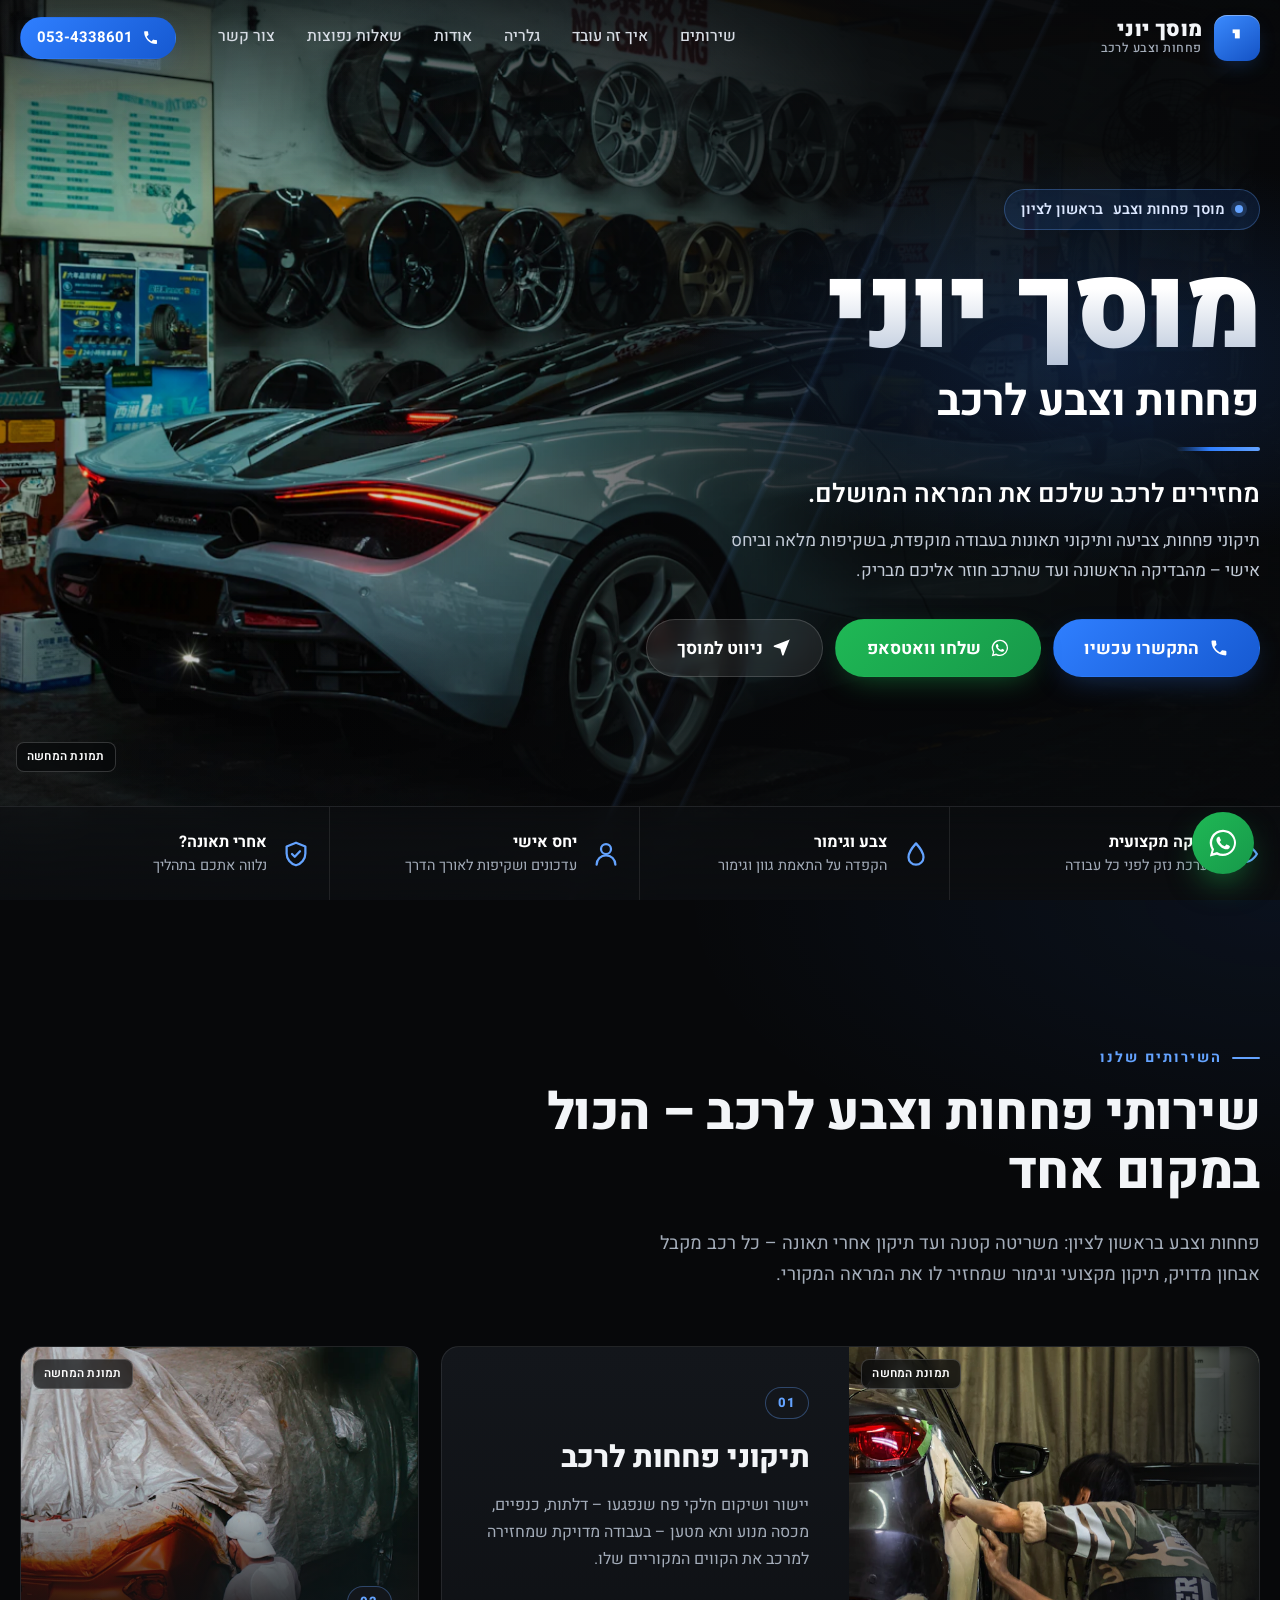
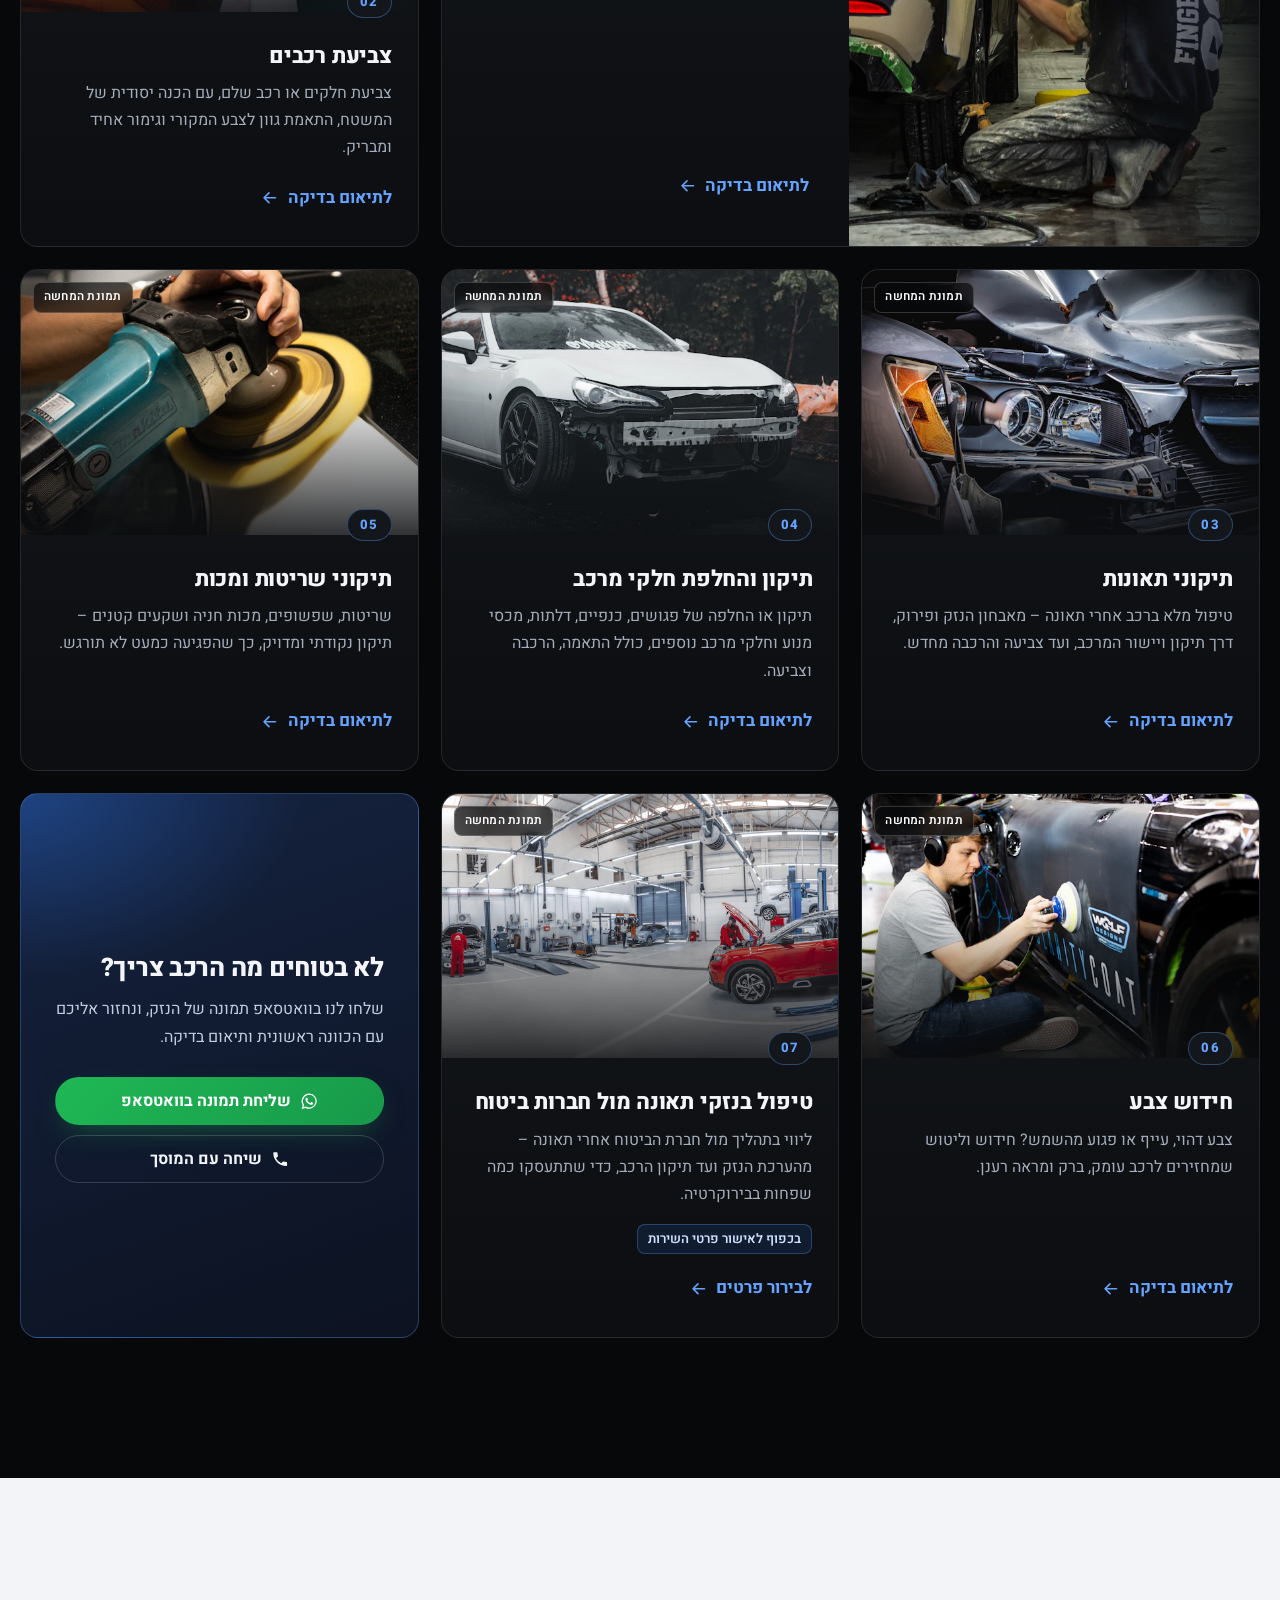
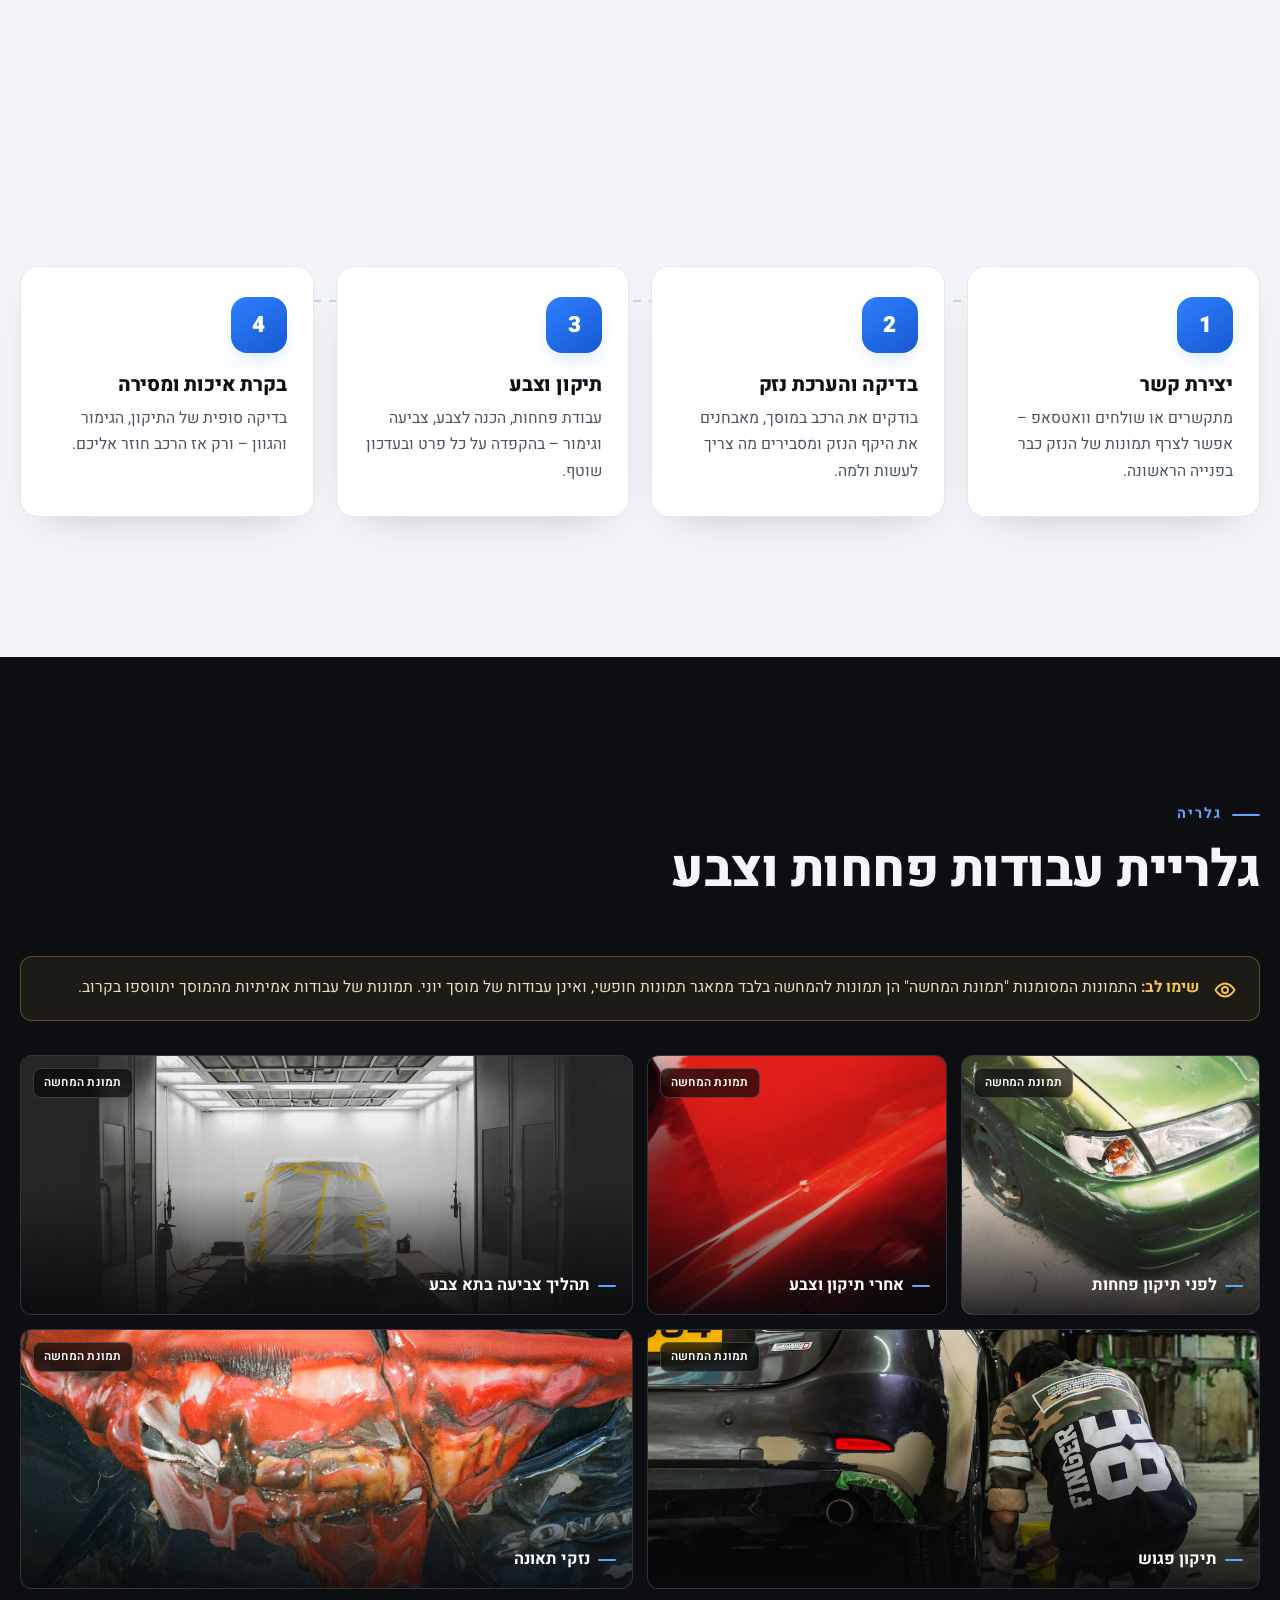
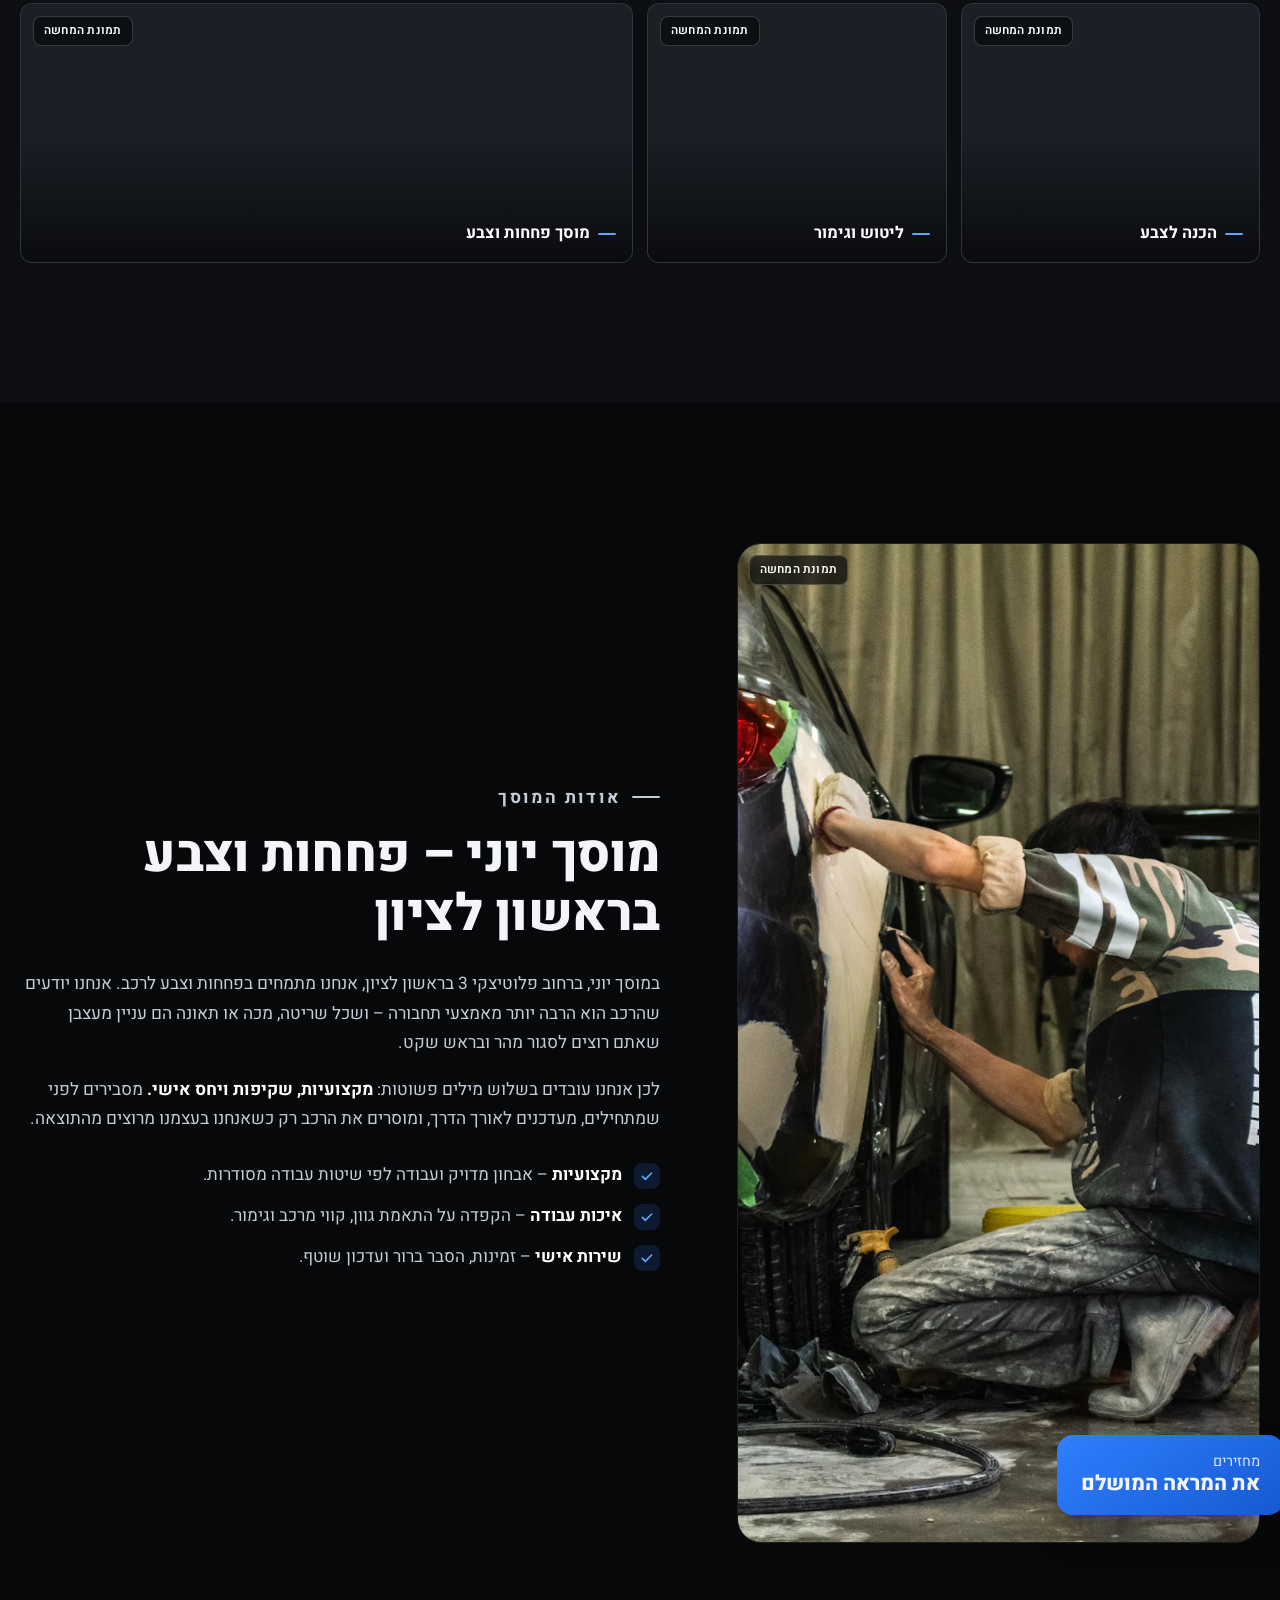
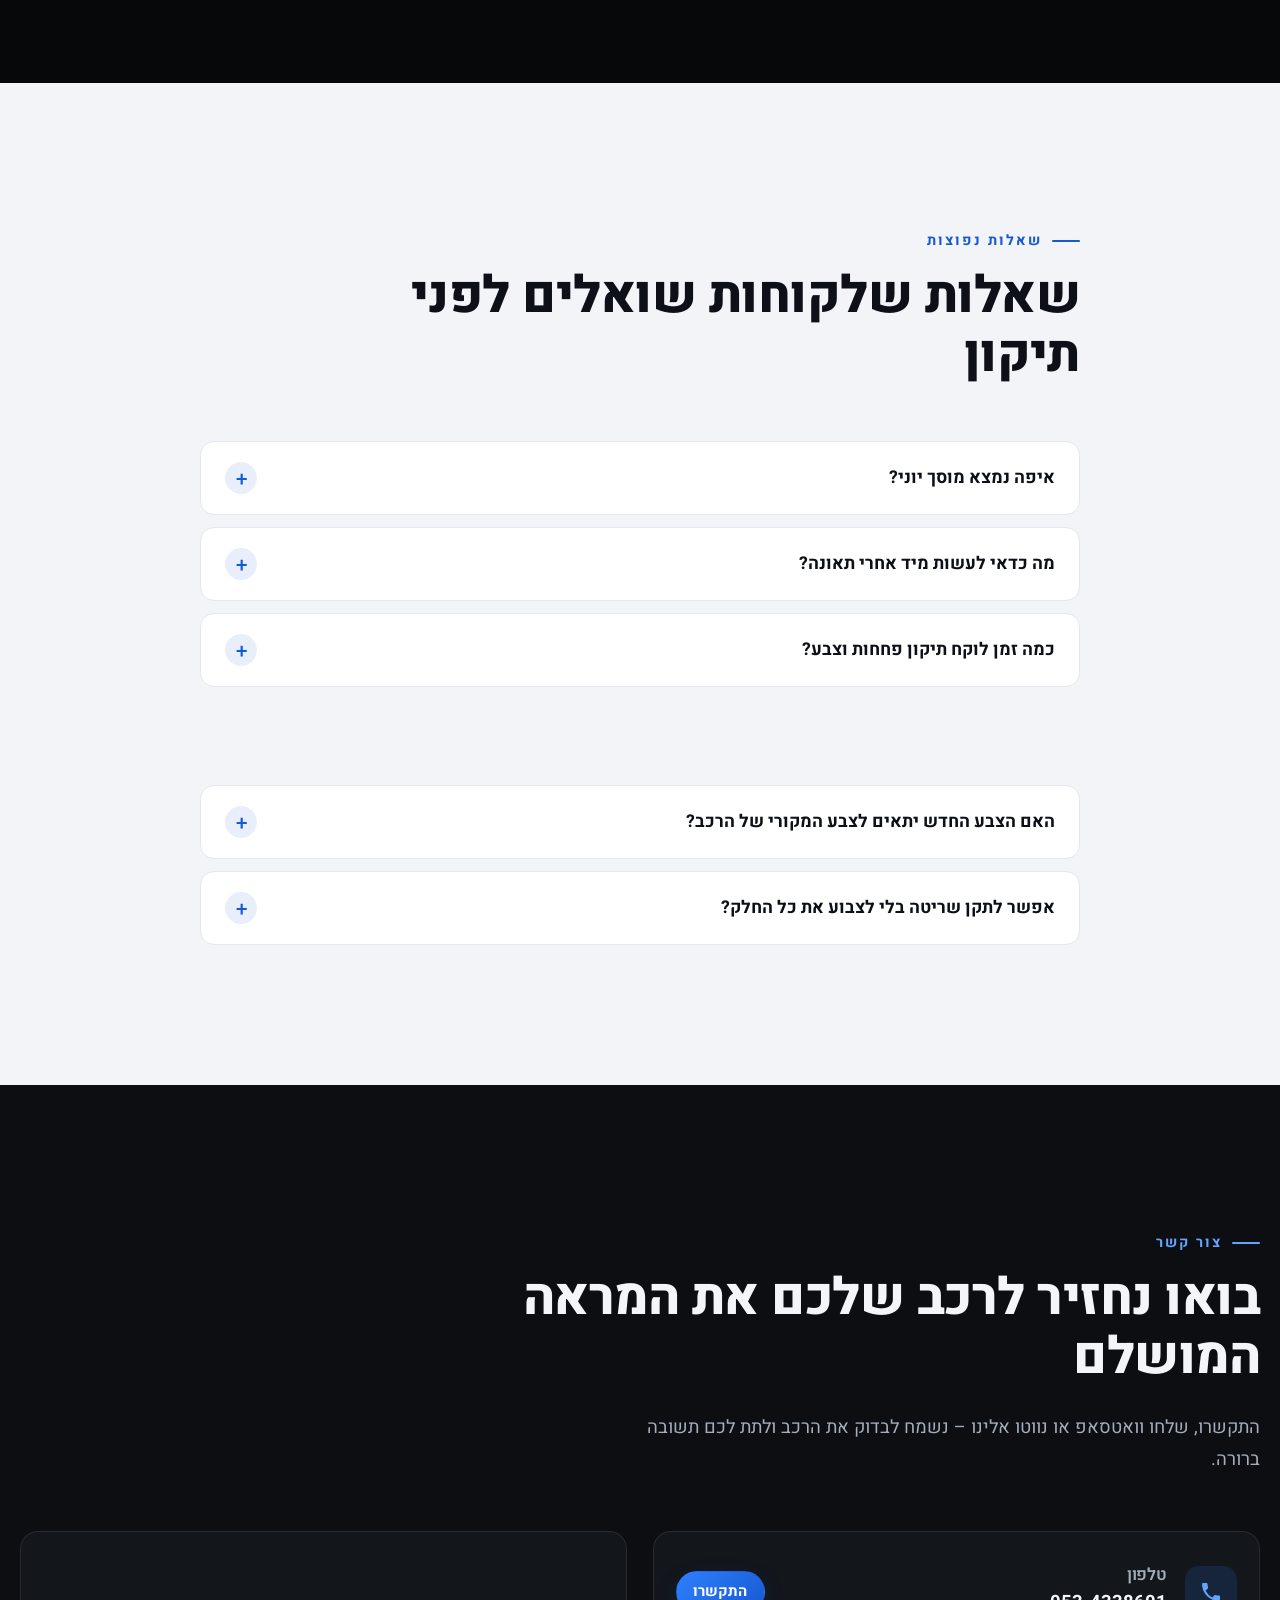
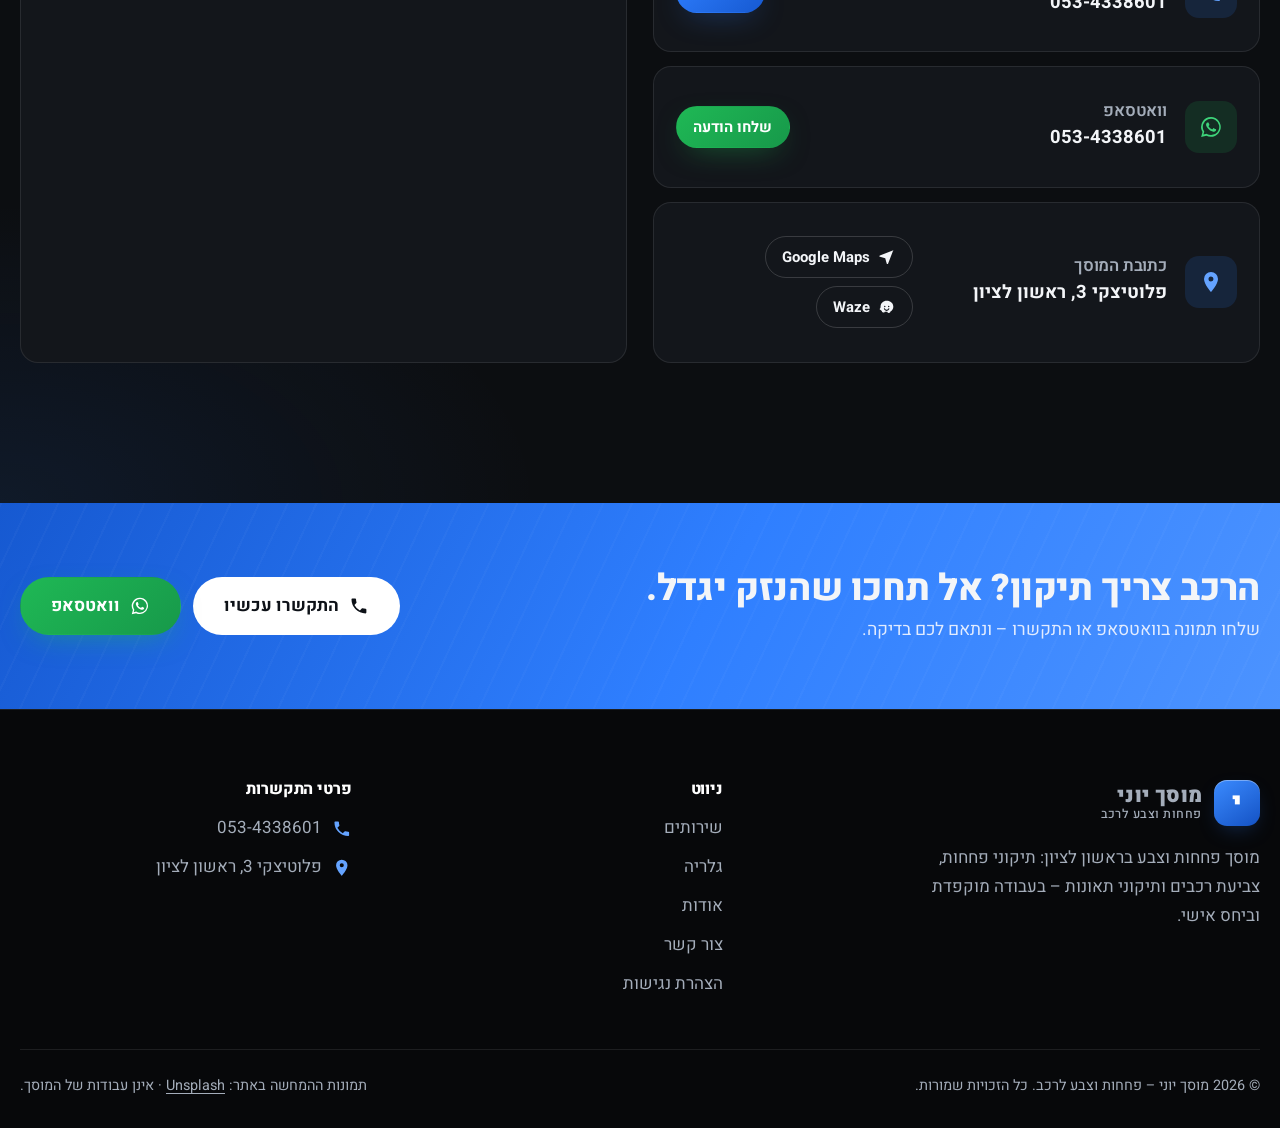
==== index.html @ 3d2115f7 "Mosach Yoni – body & paint shop website Static Hebrew RTL site for GitHub Pages: hero, services, pro" ====
<!doctype html>
<html lang="he" dir="rtl">
<head>
  <meta charset="utf-8">
  <meta name="viewport" content="width=device-width, initial-scale=1, viewport-fit=cover">
  <title>מוסך יוני – פחחות וצבע לרכב בראשון לציון | פלוטיצקי 3</title>
  <meta name="description" content="מוסך יוני – מוסך פחחות וצבע בראשון לציון, ברחוב פלוטיצקי 3. תיקוני פחחות, צביעת רכבים, תיקוני תאונות, תיקון שריטות ומכות וחידוש צבע. התקשרו 053-4338601 או שלחו וואטסאפ.">
  <meta name="keywords" content="מוסך יוני, מוסך יוני ראשון לציון, פחחות וצבע ראשון לציון, מוסך פחחות ראשון לציון, מוסך צבע ראשון לציון, פחחות ראשון לציון, צביעת רכב ראשון לציון, תיקון תאונות ראשון לציון, פלוטיצקי 3 ראשון לציון, פחחות וצבע, מוסך פחחות, צביעת רכב, תיקון פגוש, תיקון שריטות ברכב, תיקון מכות ברכב, חידוש צבע לרכב, החלפת חלקי מרכב">
  <meta name="robots" content="index, follow, max-image-preview:large">
  <meta name="theme-color" content="#07080a">
  <meta name="geo.region" content="IL">
  <meta name="geo.placename" content="ראשון לציון">
  <link rel="canonical" href="https://orin1607-ctrl.github.io/mosach-yoni/">

  <!-- שיתוף ברשתות חברתיות -->
  <meta property="og:type" content="website">
  <meta property="og:locale" content="he_IL">
  <meta property="og:site_name" content="מוסך יוני – פחחות וצבע לרכב">
  <meta property="og:title" content="מוסך יוני – פחחות וצבע לרכב בראשון לציון">
  <meta property="og:description" content="מחזירים לרכב שלכם את המראה המושלם. תיקוני פחחות, צביעה ותיקוני תאונות – פלוטיצקי 3, ראשון לציון.">
  <meta property="og:url" content="https://orin1607-ctrl.github.io/mosach-yoni/">
  <meta property="og:image" content="https://orin1607-ctrl.github.io/mosach-yoni/images/og-image.jpg">
  <meta property="og:image:width" content="1200">
  <meta property="og:image:height" content="630">
  <meta name="twitter:card" content="summary_large_image">

  <!-- נתונים מובנים לגוגל. אם משנים טלפון/כתובת ב-site-config.js – לעדכן גם כאן -->
  <script type="application/ld+json">
  {
    "@context": "https://schema.org",
    "@type": "AutoBodyShop",
    "@id": "https://orin1607-ctrl.github.io/mosach-yoni/#business",
    "name": "מוסך יוני – פחחות וצבע לרכב",
    "alternateName": ["מוסך יוני", "מוסך יוני ראשון לציון"],
    "description": "מוסך פחחות וצבע בראשון לציון: תיקוני פחחות, צביעת רכבים, תיקוני תאונות, תיקון והחלפת חלקי מרכב, תיקון שריטות ומכות וחידוש צבע.",
    "url": "https://orin1607-ctrl.github.io/mosach-yoni/",
    "telephone": "+972534338601",
    "image": "https://orin1607-ctrl.github.io/mosach-yoni/images/og-image.jpg",
    "address": {
      "@type": "PostalAddress",
      "streetAddress": "פלוטיצקי 3",
      "addressLocality": "ראשון לציון",
      "addressCountry": "IL"
    },
    "areaServed": { "@type": "City", "name": "ראשון לציון" },
    "hasMap": "https://www.google.com/maps/search/?api=1&query=%D7%A4%D7%9C%D7%95%D7%98%D7%99%D7%A6%D7%A7%D7%99%203%2C%20%D7%A8%D7%90%D7%A9%D7%95%D7%9F%20%D7%9C%D7%A6%D7%99%D7%95%D7%9F",
    "knowsAbout": ["פחחות לרכב", "צביעת רכבים", "תיקוני תאונות", "החלפת חלקי מרכב", "תיקון שריטות ומכות", "חידוש צבע"]
  }
  </script>

  <link rel="icon" href="favicon.svg" type="image/svg+xml">
  <link rel="preconnect" href="https://fonts.googleapis.com">
  <link rel="preconnect" href="https://fonts.gstatic.com" crossorigin>
  <link rel="stylesheet" href="https://fonts.googleapis.com/css2?family=Heebo:wght@300;400;500;600;700;800;900&display=swap">
  <link rel="preload" as="image"
        imagesrcset="images/hero/hero-768.webp 768w,
                     images/hero/hero-1280.webp 1280w,
                     images/hero/hero-1920.webp 1920w,
                     images/hero/hero-2560.webp 2560w"
        imagesizes="100vw" fetchpriority="high">
  <link rel="stylesheet" href="assets/css/style.css">
</head>
<body>

<!-- אייקונים -->
<svg width="0" height="0" style="position:absolute" aria-hidden="true">
  <symbol id="i-phone" viewBox="0 0 24 24"><path fill="currentColor" d="M6.6 10.8a15.1 15.1 0 0 0 6.6 6.6l2.2-2.2a1 1 0 0 1 1-.25c1.1.37 2.3.57 3.6.57a1 1 0 0 1 1 1V20a1 1 0 0 1-1 1A17 17 0 0 1 3 4a1 1 0 0 1 1-1h3.5a1 1 0 0 1 1 1c0 1.25.2 2.45.57 3.57a1 1 0 0 1-.25 1z"/></symbol>
  <symbol id="i-wa" viewBox="0 0 24 24"><path fill="currentColor" d="M12.04 2a9.9 9.9 0 0 0-8.5 15l-1.4 5.1 5.24-1.37A9.9 9.9 0 1 0 12.04 2zm0 18.1a8.2 8.2 0 0 1-4.18-1.14l-.3-.18-3.1.82.83-3.03-.2-.31a8.2 8.2 0 1 1 6.95 3.84zm4.5-6.14c-.25-.12-1.46-.72-1.69-.8-.23-.09-.39-.13-.56.12-.16.25-.64.8-.78.97-.15.16-.29.18-.54.06a6.7 6.7 0 0 1-3.32-2.9c-.25-.43.25-.4.72-1.34.08-.16.04-.3-.02-.43-.06-.12-.56-1.34-.76-1.84-.2-.48-.4-.42-.56-.42h-.47a.9.9 0 0 0-.66.31 2.77 2.77 0 0 0-.86 2.06 4.8 4.8 0 0 0 1 2.56c.13.16 1.75 2.67 4.24 3.75 1.58.68 2.2.74 2.98.62.48-.07 1.46-.6 1.67-1.18.2-.58.2-1.08.14-1.18-.06-.1-.23-.17-.48-.29z"/></symbol>
  <symbol id="i-nav" viewBox="0 0 24 24"><path fill="currentColor" d="M21.7 2.3a1 1 0 0 0-1.06-.23l-18 7a1 1 0 0 0 .1 1.9l7.4 2.07 2.07 7.4a1 1 0 0 0 .92.73h.04a1 1 0 0 0 .93-.64l7-18a1 1 0 0 0-.4-1.23z"/></symbol>
  <symbol id="i-pin" viewBox="0 0 24 24"><path fill="currentColor" d="M12 2a7 7 0 0 0-7 7c0 5.25 7 13 7 13s7-7.75 7-13a7 7 0 0 0-7-7zm0 9.5A2.5 2.5 0 1 1 12 6.5a2.5 2.5 0 0 1 0 5z"/></symbol>
  <symbol id="i-clock" viewBox="0 0 24 24"><path fill="currentColor" d="M12 2a10 10 0 1 0 0 20 10 10 0 0 0 0-20zm1 10.4 3.2 1.9-.8 1.3L11 13V7h2z"/></symbol>
  <symbol id="i-mail" viewBox="0 0 24 24"><path fill="currentColor" d="M20 4H4a2 2 0 0 0-2 2v12a2 2 0 0 0 2 2h16a2 2 0 0 0 2-2V6a2 2 0 0 0-2-2zm0 4-8 5-8-5V6l8 5 8-5z"/></symbol>
  <symbol id="i-arrow" viewBox="0 0 24 24"><path fill="none" stroke="currentColor" stroke-width="2" stroke-linecap="round" stroke-linejoin="round" d="M19 12H5m6-6-6 6 6 6"/></symbol>
  <symbol id="i-check" viewBox="0 0 24 24"><path fill="none" stroke="currentColor" stroke-width="2.4" stroke-linecap="round" stroke-linejoin="round" d="m5 12.5 4.5 4.5L19 7.5"/></symbol>
  <symbol id="i-shield" viewBox="0 0 24 24"><path fill="none" stroke="currentColor" stroke-width="1.8" stroke-linejoin="round" d="M12 3 4.5 6v5.5c0 4.6 3.2 8.4 7.5 9.5 4.3-1.1 7.5-4.9 7.5-9.5V6z"/><path fill="none" stroke="currentColor" stroke-width="1.8" stroke-linecap="round" stroke-linejoin="round" d="m8.8 12 2.2 2.2 4.2-4.4"/></symbol>
  <symbol id="i-drop" viewBox="0 0 24 24"><path fill="none" stroke="currentColor" stroke-width="1.8" stroke-linejoin="round" d="M12 3.5s-6 6.6-6 11a6 6 0 0 0 12 0c0-4.4-6-11-6-11z"/></symbol>
  <symbol id="i-user" viewBox="0 0 24 24"><circle cx="12" cy="8" r="4" fill="none" stroke="currentColor" stroke-width="1.8"/><path fill="none" stroke="currentColor" stroke-width="1.8" stroke-linecap="round" d="M4.5 20.5a7.5 7.5 0 0 1 15 0"/></symbol>
  <symbol id="i-eye" viewBox="0 0 24 24"><path fill="none" stroke="currentColor" stroke-width="1.8" d="M2.5 12S6 5.5 12 5.5 21.5 12 21.5 12 18 18.5 12 18.5 2.5 12 2.5 12z"/><circle cx="12" cy="12" r="3" fill="none" stroke="currentColor" stroke-width="1.8"/></symbol>
  <symbol id="i-close" viewBox="0 0 24 24"><path fill="none" stroke="currentColor" stroke-width="2" stroke-linecap="round" d="M6 6l12 12M18 6 6 18"/></symbol>
  <symbol id="i-chev" viewBox="0 0 24 24"><path fill="none" stroke="currentColor" stroke-width="2" stroke-linecap="round" stroke-linejoin="round" d="m15 6-6 6 6 6"/></symbol>
  <symbol id="i-waze" viewBox="0 0 24 24"><path fill="currentColor" d="M12.2 2.5c-4.9 0-8.6 3.6-8.6 8.2 0 1.2-.3 2.2-1.1 2.9-.3.3-.2.8.2 1 1 .5 2 1.3 2.6 2.4a2.3 2.3 0 0 0 4.3.9h3.4a2.3 2.3 0 0 0 4.5-.3c2.4-1.4 4-4 4-6.9 0-4.6-4-8.2-9.3-8.2zM9.5 9.5a1 1 0 1 1 0 2 1 1 0 0 1 0-2zm5.5 0a1 1 0 1 1 0 2 1 1 0 0 1 0-2zm-5.9 3.6c.4 0 .7.2.8.5.4.9 1.2 1.4 2.2 1.4s1.8-.5 2.2-1.4a.85.85 0 0 1 1.6.6 4 4 0 0 1-3.8 2.5 4 4 0 0 1-3.8-2.5.85.85 0 0 1 .8-1.1z"/></symbol>
</svg>

<a class="skip-link" href="#main">דילוג לתוכן הראשי</a>

<!-- ========== כותרת עליונה ========== -->
<header class="site-header" id="top">
  <div class="container header-inner">
    <a class="brand" href="#top" aria-label="מוסך יוני – פחחות וצבע לרכב, לראש העמוד">
      <span class="brand-mark" aria-hidden="true">י</span>
      <span class="brand-text">
        <strong>מוסך יוני</strong>
        <small>פחחות וצבע לרכב</small>
      </span>
    </a>

    <nav class="main-nav" id="main-nav" aria-label="ניווט ראשי">
      <ul>
        <li><a href="#services">שירותים</a></li>
        <li><a href="#process">איך זה עובד</a></li>
        <li><a href="#gallery">גלריה</a></li>
        <li><a href="#about">אודות</a></li>
        <li><a href="#faq">שאלות נפוצות</a></li>
        <li><a href="#contact">צור קשר</a></li>
      </ul>
    </nav>

    <div class="header-actions">
      <a class="btn btn-primary btn-sm header-call" data-action="call" data-track="call_header">
        <svg class="ico" aria-hidden="true"><use href="#i-phone"/></svg>
        <span data-bind="phone" data-fallback="התקשרו עכשיו">התקשרו עכשיו</span>
      </a>
      <button class="nav-toggle" type="button" aria-expanded="false" aria-controls="main-nav" aria-label="פתיחת תפריט">
        <span></span><span></span><span></span>
      </button>
    </div>
  </div>
</header>

<main id="main">

  <!-- ========== תמונה ראשית ========== -->
  <section class="hero" aria-labelledby="hero-title">
    <!-- להחלפת התמונה הראשית: החליפו את הכתובת בשורות srcset ו-src (או שימו קובץ images/hero.jpg ו-src="images/hero.jpg") -->
    <img class="hero-bg"
         src="images/hero/hero-1920.webp"
         srcset="images/hero/hero-768.webp 768w,
                 images/hero/hero-1280.webp 1280w,
                 images/hero/hero-1920.webp 1920w,
                 images/hero/hero-2560.webp 2560w"
         sizes="100vw" width="1920" height="1280" fetchpriority="high" decoding="async"
         alt="רכב ספורט יוקרתי בתוך מוסך פחחות וצבע מודרני">
    <div class="hero-shade" aria-hidden="true"></div>
    <div class="hero-lines" aria-hidden="true"></div>

    <div class="container hero-content">
      <p class="eyebrow reveal"><span class="dot" aria-hidden="true"></span> מוסך פחחות וצבע<span data-bind="cityPhrase"> בראשון לציון</span></p>
      <h1 id="hero-title" class="reveal">
        <span class="h1-brand">מוסך יוני</span>
        <span class="h1-sub">פחחות וצבע לרכב</span>
      </h1>
      <p class="hero-lead reveal">מחזירים לרכב שלכם את המראה המושלם.</p>
      <p class="hero-text reveal">תיקוני פחחות, צביעה ותיקוני תאונות בעבודה מוקפדת, בשקיפות מלאה וביחס אישי – מהבדיקה הראשונה ועד שהרכב חוזר אליכם מבריק.</p>

      <div class="hero-ctas reveal">
        <a class="btn btn-primary btn-lg" data-action="call" data-track="call_hero">
          <svg class="ico" aria-hidden="true"><use href="#i-phone"/></svg> התקשרו עכשיו
        </a>
        <a class="btn btn-wa btn-lg" data-action="whatsapp" data-track="whatsapp_hero">
          <svg class="ico" aria-hidden="true"><use href="#i-wa"/></svg> שלחו וואטסאפ
        </a>
        <a class="btn btn-ghost btn-lg" data-action="navigate" data-track="navigate_hero">
          <svg class="ico" aria-hidden="true"><use href="#i-nav"/></svg> ניווט למוסך
        </a>
      </div>
    </div>

    <span class="illus-tag hero-tag">תמונת המחשה</span>

    <div class="hero-strip">
      <div class="container strip-grid">
        <div class="strip-item"><svg class="ico" aria-hidden="true"><use href="#i-eye"/></svg><span><strong>בדיקה מקצועית</strong>הערכת נזק לפני כל עבודה</span></div>
        <div class="strip-item"><svg class="ico" aria-hidden="true"><use href="#i-drop"/></svg><span><strong>צבע וגימור</strong>הקפדה על התאמת גוון וגימור</span></div>
        <div class="strip-item"><svg class="ico" aria-hidden="true"><use href="#i-user"/></svg><span><strong>יחס אישי</strong>עדכונים ושקיפות לאורך הדרך</span></div>
        <div class="strip-item"><svg class="ico" aria-hidden="true"><use href="#i-shield"/></svg><span><strong>אחרי תאונה?</strong>נלווה אתכם בתהליך</span></div>
      </div>
    </div>
  </section>

  <!-- ========== שירותים ========== -->
  <section class="section services" id="services" aria-labelledby="services-title">
    <div class="container">
      <header class="section-head reveal">
        <p class="kicker">השירותים שלנו</p>
        <h2 id="services-title">שירותי פחחות וצבע לרכב – הכול במקום אחד</h2>
        <p class="section-lead">פחחות וצבע בראשון לציון: משריטה קטנה ועד תיקון אחרי תאונה – כל רכב מקבל אבחון מדויק, תיקון מקצועי וגימור שמחזיר לו את המראה המקורי.</p>
      </header>

      <div class="services-grid">
        <article class="service-card featured reveal">
          <div class="service-media">
            <img loading="lazy" decoding="async" width="900" height="600"
                 src="images/services/bodywork-1200.webp"
                 srcset="images/services/bodywork-600.webp 600w,
                         images/services/bodywork-1200.webp 1200w"
                 sizes="(max-width: 760px) 100vw, 66vw"
                 alt="בעל מקצוע משייף פאנל אחורי של רכב לקראת תיקון פחחות">
            <span class="illus-tag">תמונת המחשה</span>
          </div>
          <div class="service-body">
            <span class="service-num">01</span>
            <h3>תיקוני פחחות לרכב</h3>
            <p>יישור ושיקום חלקי פח שנפגעו – דלתות, כנפיים, מכסה מנוע ותא מטען – בעבודה מדויקת שמחזירה למרכב את הקווים המקוריים שלו.</p>
            <a class="service-link" data-action="whatsapp" data-wa-text="שלום, אשמח לפרטים על תיקון פחחות לרכב." data-track="whatsapp_service">לתיאום בדיקה <svg class="ico" aria-hidden="true"><use href="#i-arrow"/></svg></a>
          </div>
        </article>

        <article class="service-card reveal">
          <div class="service-media">
            <img loading="lazy" decoding="async" width="600" height="400"
                 src="images/services/painting-600.webp"
                 srcset="images/services/painting-600.webp 600w,
                         images/services/painting-900.webp 900w"
                 sizes="(max-width: 760px) 100vw, 33vw"
                 alt="צביעת חלק רכב באקדח צבע בתוך תא צבע">
            <span class="illus-tag">תמונת המחשה</span>
          </div>
          <div class="service-body">
            <span class="service-num">02</span>
            <h3>צביעת רכבים</h3>
            <p>צביעת חלקים או רכב שלם, עם הכנה יסודית של המשטח, התאמת גוון לצבע המקורי וגימור אחיד ומבריק.</p>
            <a class="service-link" data-action="whatsapp" data-wa-text="שלום, אשמח לפרטים על צביעת רכב." data-track="whatsapp_service">לתיאום בדיקה <svg class="ico" aria-hidden="true"><use href="#i-arrow"/></svg></a>
          </div>
        </article>

        <article class="service-card reveal">
          <div class="service-media">
            <img loading="lazy" decoding="async" width="600" height="400"
                 src="images/services/accident-600.webp"
                 srcset="images/services/accident-600.webp 600w,
                         images/services/accident-900.webp 900w"
                 sizes="(max-width: 760px) 100vw, 33vw"
                 alt="חזית רכב שנפגעה בתאונה עם פנס ומכסה מנוע מעוכים">
            <span class="illus-tag">תמונת המחשה</span>
          </div>
          <div class="service-body">
            <span class="service-num">03</span>
            <h3>תיקוני תאונות</h3>
            <p>טיפול מלא ברכב אחרי תאונה – מאבחון הנזק ופירוק, דרך תיקון ויישור המרכב, ועד צביעה והרכבה מחדש.</p>
            <a class="service-link" data-action="whatsapp" data-wa-text="שלום, הרכב שלי עבר תאונה ואשמח לתאם בדיקה." data-track="whatsapp_service">לתיאום בדיקה <svg class="ico" aria-hidden="true"><use href="#i-arrow"/></svg></a>
          </div>
        </article>

        <article class="service-card reveal">
          <div class="service-media">
            <img loading="lazy" decoding="async" width="600" height="400"
                 src="images/services/parts-600.webp"
                 srcset="images/services/parts-600.webp 600w,
                         images/services/parts-900.webp 900w"
                 sizes="(max-width: 760px) 100vw, 33vw"
                 alt="רכב לבן שהפגוש הקדמי שלו פורק לקראת החלפה">
            <span class="illus-tag">תמונת המחשה</span>
          </div>
          <div class="service-body">
            <span class="service-num">04</span>
            <h3>תיקון והחלפת חלקי מרכב</h3>
            <p>תיקון או החלפה של פגושים, כנפיים, דלתות, מכסי מנוע וחלקי מרכב נוספים, כולל התאמה, הרכבה וצביעה.</p>
            <a class="service-link" data-action="whatsapp" data-wa-text="שלום, אשמח לפרטים על תיקון או החלפת חלק מרכב." data-track="whatsapp_service">לתיאום בדיקה <svg class="ico" aria-hidden="true"><use href="#i-arrow"/></svg></a>
          </div>
        </article>

        <article class="service-card reveal">
          <div class="service-media">
            <img loading="lazy" decoding="async" width="600" height="400"
                 src="images/services/scratches-600.webp"
                 srcset="images/services/scratches-600.webp 600w,
                         images/services/scratches-900.webp 900w"
                 sizes="(max-width: 760px) 100vw, 33vw"
                 alt="שיוף מקומי של מרכב רכב לתיקון שריטה">
            <span class="illus-tag">תמונת המחשה</span>
          </div>
          <div class="service-body">
            <span class="service-num">05</span>
            <h3>תיקוני שריטות ומכות</h3>
            <p>שריטות, שפשופים, מכות חניה ושקעים קטנים – תיקון נקודתי ומדויק, כך שהפגיעה כמעט לא תורגש.</p>
            <a class="service-link" data-action="whatsapp" data-wa-text="שלום, יש לי שריטה / מכה ברכב ואשמח לפרטים." data-track="whatsapp_service">לתיאום בדיקה <svg class="ico" aria-hidden="true"><use href="#i-arrow"/></svg></a>
          </div>
        </article>

        <article class="service-card reveal">
          <div class="service-media">
            <img loading="lazy" decoding="async" width="600" height="400"
                 src="images/services/repaint-600.webp"
                 srcset="images/services/repaint-600.webp 600w,
                         images/services/repaint-900.webp 900w"
                 sizes="(max-width: 760px) 100vw, 33vw"
                 alt="ליטוש מכונה של מרכב רכב לחידוש הברק">
            <span class="illus-tag">תמונת המחשה</span>
          </div>
          <div class="service-body">
            <span class="service-num">06</span>
            <h3>חידוש צבע</h3>
            <p>צבע דהוי, עייף או פגוע מהשמש? חידוש וליטוש שמחזירים לרכב עומק, ברק ומראה רענן.</p>
            <a class="service-link" data-action="whatsapp" data-wa-text="שלום, אשמח לפרטים על חידוש צבע לרכב." data-track="whatsapp_service">לתיאום בדיקה <svg class="ico" aria-hidden="true"><use href="#i-arrow"/></svg></a>
          </div>
        </article>

        <article class="service-card reveal">
          <div class="service-media">
            <img loading="lazy" decoding="async" width="600" height="400"
                 src="images/services/insurance-600.webp"
                 srcset="images/services/insurance-600.webp 600w,
                         images/services/insurance-900.webp 900w"
                 sizes="(max-width: 760px) 100vw, 33vw"
                 alt="רכבים בטיפול במוסך מואר ומסודר">
            <span class="illus-tag">תמונת המחשה</span>
          </div>
          <div class="service-body">
            <span class="service-num">07</span>
            <h3>טיפול בנזקי תאונה מול חברות ביטוח</h3>
            <p>ליווי בתהליך מול חברת הביטוח אחרי תאונה – מהערכת הנזק ועד תיקון הרכב, כדי שתתעסקו כמה שפחות בבירוקרטיה.</p>
            <p class="note-chip">בכפוף לאישור פרטי השירות</p>
            <a class="service-link" data-action="whatsapp" data-wa-text="שלום, אשמח לברר לגבי טיפול בנזק תאונה מול חברת הביטוח." data-track="whatsapp_service">לבירור פרטים <svg class="ico" aria-hidden="true"><use href="#i-arrow"/></svg></a>
          </div>
        </article>

        <aside class="service-card service-cta reveal" aria-label="פנייה לשירות אחר">
          <div class="service-body">
            <h3>לא בטוחים מה הרכב צריך?</h3>
            <p>שלחו לנו בוואטסאפ תמונה של הנזק, ונחזור אליכם עם הכוונה ראשונית ותיאום בדיקה.</p>
            <div class="cta-stack">
              <a class="btn btn-wa" data-action="whatsapp" data-wa-text="שלום, אני שולח/ת תמונה של הנזק ברכב ואשמח להכוונה." data-track="whatsapp_service_cta">
                <svg class="ico" aria-hidden="true"><use href="#i-wa"/></svg> שליחת תמונה בוואטסאפ
              </a>
              <a class="btn btn-outline" data-action="call" data-track="call_service_cta">
                <svg class="ico" aria-hidden="true"><use href="#i-phone"/></svg> שיחה עם המוסך
              </a>
            </div>
          </div>
        </aside>
      </div>
    </div>
  </section>

  <!-- ========== תהליך העבודה ========== -->
  <section class="section process light" id="process" aria-labelledby="process-title">
    <div class="container">
      <header class="section-head reveal">
        <p class="kicker">איך זה עובד</p>
        <h2 id="process-title">ארבעה שלבים, תהליך אחד ברור</h2>
        <p class="section-lead">אנחנו מאמינים שלקוח שמבין מה קורה עם הרכב שלו – הוא לקוח רגוע. לכן כל שלב מוסבר מראש.</p>
      </header>

      <ol class="steps">
        <li class="step reveal">
          <span class="step-num">1</span>
          <h3>יצירת קשר</h3>
          <p>מתקשרים או שולחים וואטסאפ – אפשר לצרף תמונות של הנזק כבר בפנייה הראשונה.</p>
        </li>
        <li class="step reveal">
          <span class="step-num">2</span>
          <h3>בדיקה והערכת נזק</h3>
          <p>בודקים את הרכב במוסך, מאבחנים את היקף הנזק ומסבירים מה צריך לעשות ולמה.</p>
        </li>
        <li class="step reveal">
          <span class="step-num">3</span>
          <h3>תיקון וצבע</h3>
          <p>עבודת פחחות, הכנה לצבע, צביעה וגימור – בהקפדה על כל פרט ובעדכון שוטף.</p>
        </li>
        <li class="step reveal">
          <span class="step-num">4</span>
          <h3>בקרת איכות ומסירה</h3>
          <p>בדיקה סופית של התיקון, הגימור והגוון – ורק אז הרכב חוזר אליכם.</p>
        </li>
      </ol>
    </div>
  </section>

  <!-- ========== גלריה ========== -->
  <section class="section gallery" id="gallery" aria-labelledby="gallery-title">
    <div class="container">
      <header class="section-head reveal">
        <p class="kicker">גלריה</p>
        <h2 id="gallery-title">גלריית עבודות פחחות וצבע</h2>
      </header>

      <div class="notice reveal" role="note">
        <svg class="ico" aria-hidden="true"><use href="#i-eye"/></svg>
        <p><strong>שימו לב:</strong> התמונות המסומנות "תמונת המחשה" הן תמונות להמחשה בלבד ממאגר תמונות חופשי, ואינן עבודות של מוסך יוני. תמונות של עבודות אמיתיות מהמוסך יתווספו בקרוב.</p>
      </div>

      <div class="gallery-grid" id="gallery-grid">
        <noscript><p>להצגת הגלריה יש להפעיל JavaScript בדפדפן.</p></noscript>
      </div>
    </div>
  </section>

  <!-- ========== אודות ========== -->
  <section class="section about" id="about" aria-labelledby="about-title">
    <div class="container about-grid">
      <div class="about-media reveal">
        <img loading="lazy" decoding="async" width="800" height="1000"
             src="images/about/about-1000.webp"
             srcset="images/about/about-560.webp 560w,
                     images/about/about-1000.webp 1000w"
             sizes="(max-width: 900px) 100vw, 45vw"
             alt="עבודת שיוף והכנה של פגוש רכב במוסך">
        <span class="illus-tag">תמונת המחשה</span>
        <div class="about-badge" aria-hidden="true">
          <span>מחזירים</span><strong>את המראה המושלם</strong>
        </div>
      </div>

      <div class="about-content">
        <p class="kicker reveal">אודות המוסך</p>
        <h2 id="about-title" class="reveal">מוסך יוני – פחחות וצבע בראשון לציון</h2>
        <p class="reveal">במוסך יוני, ברחוב פלוטיצקי 3 בראשון לציון, אנחנו מתמחים בפחחות וצבע לרכב. אנחנו יודעים שהרכב הוא הרבה יותר מאמצעי תחבורה – ושכל שריטה, מכה או תאונה הם עניין מעצבן שאתם רוצים לסגור מהר ובראש שקט.</p>
        <p class="reveal">לכן אנחנו עובדים בשלוש מילים פשוטות: <strong>מקצועיות, שקיפות ויחס אישי.</strong> מסבירים לפני שמתחילים, מעדכנים לאורך הדרך, ומוסרים את הרכב רק כשאנחנו בעצמנו מרוצים מהתוצאה.</p>

        <ul class="values reveal">
          <li><svg class="ico" aria-hidden="true"><use href="#i-check"/></svg><span><strong>מקצועיות</strong> – אבחון מדויק ועבודה לפי שיטות עבודה מסודרות.</span></li>
          <li><svg class="ico" aria-hidden="true"><use href="#i-check"/></svg><span><strong>איכות עבודה</strong> – הקפדה על התאמת גוון, קווי מרכב וגימור.</span></li>
          <li><svg class="ico" aria-hidden="true"><use href="#i-check"/></svg><span><strong>שירות אישי</strong> – זמינות, הסבר ברור ועדכון שוטף.</span></li>
        </ul>

        <dl class="facts reveal" id="about-facts" aria-label="פרטים על המוסך"></dl>
      </div>
    </div>
  </section>

  <!-- ========== שאלות נפוצות ========== -->
  <section class="section faq light" id="faq" aria-labelledby="faq-title">
    <div class="container narrow">
      <header class="section-head reveal">
        <p class="kicker">שאלות נפוצות</p>
        <h2 id="faq-title">שאלות שלקוחות שואלים לפני תיקון</h2>
      </header>

      <div class="faq-list">
        <details class="reveal">
          <summary>איפה נמצא מוסך יוני?</summary>
          <p>מוסך יוני נמצא ברחוב פלוטיצקי 3 בראשון לציון. אפשר לנווט אלינו ישירות ב-Google Maps או ב-Waze דרך כפתורי הניווט באתר, או להתקשר למספר 053-4338601.</p>
        </details>
        <details class="reveal">
          <summary>מה כדאי לעשות מיד אחרי תאונה?</summary>
          <p>קודם כול לוודא שכולם בטוחים. לאחר מכן כדאי לצלם את הרכבים ואת זירת התאונה, להחליף פרטים עם הנהג השני ולדווח לחברת הביטוח. אחר כך צרו איתנו קשר – נשמח לבדוק את הרכב ולהסביר את האפשרויות.</p>
        </details>
        <details class="reveal">
          <summary>כמה זמן לוקח תיקון פחחות וצבע?</summary>
          <p>זה תלוי בהיקף הנזק: תיקון שריטה או מכה קטנה יכול להיות קצר, ותיקון אחרי תאונה עשוי לדרוש יותר זמן. אחרי בדיקת הרכב נוכל לתת לכם הערכת זמן מסודרת.</p>
        </details>
        <details class="reveal">
          <summary>אפשר לקבל הערכה ראשונית לפי תמונה?</summary>
          <p>כן, אפשר לשלוח תמונות בוואטסאפ ונחזור אליכם עם הכוונה ראשונית. הערכה מדויקת ניתנת רק אחרי בדיקה של הרכב במוסך, כי חלק מהנזקים לא נראים בתמונה.</p>
        </details>
        <details class="reveal">
          <summary>האם הצבע החדש יתאים לצבע המקורי של הרכב?</summary>
          <p>התאמת הגוון היא חלק מרכזי בעבודת הצבע. הגוון נקבע לפי צבע הרכב, ובמקרים רבים נדרשת גם התאמה לחלקים הסמוכים כדי לקבל מראה אחיד.</p>
        </details>
        <details class="reveal">
          <summary>אפשר לתקן שריטה בלי לצבוע את כל החלק?</summary>
          <p>לפעמים כן. שריטות שטחיות אפשר לעיתים לטפל בליטוש, ושריטות עמוקות יותר דורשות תיקון וצבע. נבדוק את הרכב ונמליץ על הפתרון שמתאים לנזק.</p>
        </details>
      </div>
    </div>
  </section>

  <!-- ========== צור קשר ========== -->
  <section class="section contact" id="contact" aria-labelledby="contact-title">
    <div class="container">
      <header class="section-head reveal">
        <p class="kicker">צור קשר</p>
        <h2 id="contact-title">בואו נחזיר לרכב שלכם את המראה המושלם</h2>
        <p class="section-lead">התקשרו, שלחו וואטסאפ או נווטו אלינו – נשמח לבדוק את הרכב ולתת לכם תשובה ברורה.</p>
      </header>

      <div class="contact-grid">
        <div class="contact-cards">
          <div class="contact-card reveal">
            <span class="cc-icon"><svg class="ico" aria-hidden="true"><use href="#i-phone"/></svg></span>
            <div>
              <h3>טלפון</h3>
              <p data-bind="phone" data-placeholder="[מספר טלפון – להשלמה]">053-4338601</p>
            </div>
            <a class="btn btn-primary btn-sm" data-action="call" data-track="call_contact">התקשרו</a>
          </div>

          <div class="contact-card reveal">
            <span class="cc-icon wa"><svg class="ico" aria-hidden="true"><use href="#i-wa"/></svg></span>
            <div>
              <h3>וואטסאפ</h3>
              <p data-bind="whatsapp" data-placeholder="[מספר וואטסאפ – להשלמה]">053-4338601</p>
            </div>
            <a class="btn btn-wa btn-sm" data-action="whatsapp" data-track="whatsapp_contact">שלחו הודעה</a>
          </div>

          <div class="contact-card reveal">
            <span class="cc-icon"><svg class="ico" aria-hidden="true"><use href="#i-pin"/></svg></span>
            <div>
              <h3>כתובת המוסך</h3>
              <p data-bind="address" data-placeholder="[כתובת המוסך – להשלמה]">פלוטיצקי 3, ראשון לציון</p>
            </div>
            <div class="cc-actions">
              <a class="btn btn-outline btn-sm" data-action="navigate" data-track="navigate_contact">
                <svg class="ico" aria-hidden="true"><use href="#i-nav"/></svg> Google Maps
              </a>
              <a class="btn btn-outline btn-sm" data-action="waze" data-track="waze_contact">
                <svg class="ico" aria-hidden="true"><use href="#i-waze"/></svg> Waze
              </a>
            </div>
          </div>

          <div class="contact-card hours-card reveal">
            <span class="cc-icon"><svg class="ico" aria-hidden="true"><use href="#i-clock"/></svg></span>
            <div class="hours-wrap">
              <h3>שעות פעילות</h3>
              <ul class="hours" id="hours-list"></ul>
            </div>
          </div>

          <div class="contact-card reveal" data-show-if="email">
            <span class="cc-icon"><svg class="ico" aria-hidden="true"><use href="#i-mail"/></svg></span>
            <div>
              <h3>אימייל</h3>
              <p data-bind="email"></p>
            </div>
            <a class="btn btn-outline btn-sm" data-action="email" data-track="email_contact">שליחת מייל</a>
          </div>
        </div>

        <div class="map-box reveal" id="map-box">
          <div class="map-placeholder" id="map-placeholder">
            <svg class="ico" aria-hidden="true"><use href="#i-pin"/></svg>
            <p><strong>מפת הגעה למוסך</strong>המפה תוצג כאן אוטומטית לאחר הזנת כתובת המוסך בקובץ ההגדרות.</p>
          </div>
        </div>
      </div>
    </div>
  </section>

  <!-- ========== פס הנעה לפעולה ========== -->
  <section class="cta-band" aria-label="יצירת קשר מהירה">
    <div class="container cta-band-inner">
      <div>
        <h2>הרכב צריך תיקון? אל תחכו שהנזק יגדל.</h2>
        <p>שלחו תמונה בוואטסאפ או התקשרו – ונתאם לכם בדיקה.</p>
      </div>
      <div class="cta-band-actions">
        <a class="btn btn-light btn-lg" data-action="call" data-track="call_band">
          <svg class="ico" aria-hidden="true"><use href="#i-phone"/></svg> התקשרו עכשיו
        </a>
        <a class="btn btn-wa btn-lg" data-action="whatsapp" data-track="whatsapp_band">
          <svg class="ico" aria-hidden="true"><use href="#i-wa"/></svg> וואטסאפ
        </a>
      </div>
    </div>
  </section>

</main>

<!-- ========== תחתית ========== -->
<footer class="site-footer">
  <div class="container footer-grid">
    <div class="footer-brand">
      <a class="brand" href="#top" aria-label="לראש העמוד">
        <span class="brand-mark" aria-hidden="true">י</span>
        <span class="brand-text"><strong>מוסך יוני</strong><small>פחחות וצבע לרכב</small></span>
      </a>
      <p>מוסך פחחות וצבע בראשון לציון: תיקוני פחחות, צביעת רכבים ותיקוני תאונות – בעבודה מוקפדת וביחס אישי.</p>
    </div>
    <nav aria-label="קישורים בתחתית">
      <h3>ניווט</h3>
      <ul>
        <li><a href="#services">שירותים</a></li>
        <li><a href="#gallery">גלריה</a></li>
        <li><a href="#about">אודות</a></li>
        <li><a href="#contact">צור קשר</a></li>
        <li><a href="accessibility.html">הצהרת נגישות</a></li>
      </ul>
    </nav>
    <div>
      <h3>פרטי התקשרות</h3>
      <ul class="footer-contact">
        <li><svg class="ico" aria-hidden="true"><use href="#i-phone"/></svg><span data-bind="phone" data-placeholder="טלפון – להשלמה">053-4338601</span></li>
        <li><svg class="ico" aria-hidden="true"><use href="#i-pin"/></svg><span data-bind="address" data-placeholder="כתובת – להשלמה">פלוטיצקי 3, ראשון לציון</span></li>
      </ul>
    </div>
  </div>
  <div class="container footer-bottom">
    <p>© <span id="year">2026</span> מוסך יוני – פחחות וצבע לרכב. כל הזכויות שמורות.</p>
    <p class="credit">תמונות ההמחשה באתר: <a href="https://unsplash.com/license" target="_blank" rel="noopener">Unsplash</a> · אינן עבודות של המוסך.</p>
  </div>
</footer>

<!-- כפתורי פעולה קבועים בטלפון -->
<nav class="mobile-bar" aria-label="יצירת קשר מהירה">
  <a data-action="call" data-track="call_mobilebar"><svg class="ico" aria-hidden="true"><use href="#i-phone"/></svg><span>התקשרו</span></a>
  <a class="mb-wa" data-action="whatsapp" data-track="whatsapp_mobilebar"><svg class="ico" aria-hidden="true"><use href="#i-wa"/></svg><span>וואטסאפ</span></a>
  <a data-action="navigate" data-track="navigate_mobilebar"><svg class="ico" aria-hidden="true"><use href="#i-nav"/></svg><span>ניווט</span></a>
</nav>

<!-- כפתור וואטסאפ צף במחשב -->
<a class="wa-float" data-action="whatsapp" data-track="whatsapp_float" aria-label="שליחת הודעת וואטסאפ למוסך">
  <svg class="ico" aria-hidden="true"><use href="#i-wa"/></svg>
</a>

<!-- חלון הגדלת תמונה -->
<div class="lightbox" id="lightbox" role="dialog" aria-modal="true" aria-label="תצוגת תמונה מוגדלת" hidden>
  <button class="lb-btn lb-close" type="button" aria-label="סגירה"><svg class="ico" aria-hidden="true"><use href="#i-close"/></svg></button>
  <button class="lb-btn lb-prev" type="button" aria-label="התמונה הקודמת"><svg class="ico" aria-hidden="true" style="transform:scaleX(-1)"><use href="#i-chev"/></svg></button>
  <figure>
    <img id="lb-img" alt="">
    <figcaption id="lb-cap"></figcaption>
  </figure>
  <button class="lb-btn lb-next" type="button" aria-label="התמונה הבאה"><svg class="ico" aria-hidden="true"><use href="#i-chev"/></svg></button>
</div>

<script src="site-config.js"></script>
<script src="assets/js/main.js" defer></script>
</body>
</html>
---- assets/css/style.css ----
/* =========================================================
   מוסך יוני – פחחות וצבע לרכב | עיצוב האתר
   ========================================================= */

:root {
  --black: #07080a;
  --ink: #0c0e11;
  --graphite: #13161b;
  --graphite-2: #1b1f26;
  --graphite-3: #262b34;
  --line: rgba(255, 255, 255, .09);
  --line-strong: rgba(255, 255, 255, .16);
  --text: #f3f5f8;
  --muted: #a4adba;
  --blue: #2f7fff;
  --blue-2: #64a3ff;
  --blue-deep: #1659d1;
  --blue-glow: rgba(47, 127, 255, .35);
  --wa: #1fb855;
  --wa-deep: #17994a;
  --paper: #f2f4f7;
  --paper-2: #ffffff;
  --ink-text: #0d1117;
  --ink-muted: #4b5563;
  --placeholder: #f5c451;

  --radius: 18px;
  --radius-sm: 12px;
  --shadow: 0 20px 50px -20px rgba(0, 0, 0, .7);
  --header-h: 76px;
  --container: 1240px;
  --ease: cubic-bezier(.2, .7, .2, 1);
  --font: "Heebo", system-ui, -apple-system, "Segoe UI", Arial, sans-serif;
}

*, *::before, *::after { box-sizing: border-box; }
[hidden] { display: none !important; }
html { scroll-behavior: smooth; scroll-padding-top: calc(var(--header-h) + 8px); -webkit-text-size-adjust: 100%; }
body {
  margin: 0;
  font-family: var(--font);
  font-size: 17px;
  line-height: 1.7;
  color: var(--text);
  background: var(--black);
  -webkit-font-smoothing: antialiased;
  overflow-x: hidden;
}
img { max-width: 100%; display: block; }
a { color: inherit; text-decoration: none; }
h1, h2, h3 { line-height: 1.15; margin: 0 0 .5em; font-weight: 800; letter-spacing: -.01em; }
p { margin: 0 0 1em; }
ul, ol { margin: 0; padding: 0; list-style: none; }
.ico { width: 1.15em; height: 1.15em; flex: none; }

:focus-visible { outline: 3px solid var(--blue-2); outline-offset: 3px; border-radius: 6px; }

.skip-link {
  position: fixed; top: 10px; right: 10px; z-index: 200;
  background: var(--blue); color: #fff; padding: 10px 18px; border-radius: 10px;
  transform: translateY(-150%); transition: transform .2s;
}
.skip-link:focus { transform: none; }

.container { width: min(100% - 32px, var(--container)); margin-inline: auto; }
.container.narrow { max-width: 880px; }

/* ---------- כפתורים ---------- */
.btn {
  --bg: var(--graphite-2); --fg: var(--text);
  display: inline-flex; align-items: center; justify-content: center; gap: .55em;
  min-height: 48px; padding: .7em 1.4em;
  font: 700 1rem/1 var(--font);
  color: var(--fg); background: var(--bg);
  border: 1px solid transparent; border-radius: 999px;
  cursor: pointer; white-space: nowrap;
  transition: transform .25s var(--ease), box-shadow .25s var(--ease), background .25s, border-color .25s;
}
.btn:hover { transform: translateY(-2px); }
.btn-sm { min-height: 42px; padding: .55em 1.1em; font-size: .93rem; }
.btn-lg { min-height: 58px; padding: .85em 1.75em; font-size: 1.08rem; }
.btn-primary { --bg: linear-gradient(135deg, var(--blue) 0%, var(--blue-deep) 100%); background: var(--bg); color: #fff; box-shadow: 0 10px 30px -10px var(--blue-glow); }
.btn-primary:hover { box-shadow: 0 16px 40px -10px rgba(47, 127, 255, .6); }
.btn-wa { background: linear-gradient(135deg, var(--wa) 0%, var(--wa-deep) 100%); color: #fff; box-shadow: 0 10px 30px -12px rgba(31, 184, 85, .55); }
.btn-ghost { background: rgba(255, 255, 255, .08); border-color: var(--line-strong); color: #fff; backdrop-filter: blur(8px); -webkit-backdrop-filter: blur(8px); }
.btn-ghost:hover { background: rgba(255, 255, 255, .14); }
.btn-outline { background: transparent; border-color: var(--line-strong); color: var(--text); }
.btn-outline:hover { border-color: var(--blue-2); color: #fff; }
.btn-light { background: #fff; color: var(--ink-text); }

/* כפתור שחסרים לו פרטים */
.is-disabled {
  opacity: .5; cursor: not-allowed !important; filter: grayscale(.5);
  box-shadow: none !important; transform: none !important;
}

/* ---------- שדות להשלמה ---------- */
.placeholder {
  display: inline-block; padding: .1em .6em; border-radius: 8px;
  color: var(--placeholder); background: rgba(245, 196, 81, .1);
  border: 1px dashed rgba(245, 196, 81, .55); font-weight: 500; font-size: .92em;
}
.light .placeholder { color: #8a5d00; background: #fff6dc; border-color: #e0b54a; }

/* ---------- כותרת עליונה ---------- */
.site-header {
  position: fixed; inset: 0 0 auto 0; z-index: 100; height: var(--header-h);
  transition: background .3s, border-color .3s, backdrop-filter .3s;
  border-bottom: 1px solid transparent;
}
.site-header.scrolled {
  background: rgba(7, 8, 10, .82);
  backdrop-filter: saturate(160%) blur(14px); -webkit-backdrop-filter: saturate(160%) blur(14px);
  border-bottom-color: var(--line);
}
.header-inner { height: 100%; display: flex; align-items: center; gap: 28px; }

.brand { display: inline-flex; align-items: center; gap: 12px; }
.brand-mark {
  display: grid; place-items: center; width: 46px; height: 46px; border-radius: 13px;
  font-size: 1.65rem; font-weight: 900; color: #fff;
  background: linear-gradient(145deg, #3b8bff, #1452c4);
  box-shadow: inset 0 1px 0 rgba(255,255,255,.35), 0 8px 22px -8px var(--blue-glow);
}
.brand-text { display: flex; flex-direction: column; line-height: 1.1; }
.brand-text strong { font-size: 1.3rem; font-weight: 900; letter-spacing: .01em; }
.brand-text small { font-size: .78rem; color: var(--muted); font-weight: 500; letter-spacing: .04em; }

.main-nav { margin-inline-start: auto; }
.main-nav ul { display: flex; gap: 4px; }
.main-nav a {
  display: block; padding: 8px 14px; border-radius: 10px;
  font-weight: 500; font-size: .98rem; color: #d7dce4; transition: color .2s, background .2s;
}
.main-nav a:hover { color: #fff; background: rgba(255, 255, 255, .06); }
.header-actions { display: flex; align-items: center; gap: 10px; }
.header-call span { direction: ltr; unicode-bidi: isolate; }

.nav-toggle {
  display: none; width: 46px; height: 46px; border-radius: 12px;
  background: rgba(255,255,255,.06); border: 1px solid var(--line-strong);
  flex-direction: column; align-items: center; justify-content: center; gap: 5px; cursor: pointer;
}
.nav-toggle span { width: 20px; height: 2px; border-radius: 2px; background: #fff; transition: transform .3s, opacity .3s; }
.nav-toggle[aria-expanded="true"] span:nth-child(1) { transform: translateY(7px) rotate(45deg); }
.nav-toggle[aria-expanded="true"] span:nth-child(2) { opacity: 0; }
.nav-toggle[aria-expanded="true"] span:nth-child(3) { transform: translateY(-7px) rotate(-45deg); }

/* ---------- Hero ---------- */
.hero {
  position: relative; min-height: 100vh; min-height: 100svh;
  display: flex; flex-direction: column; justify-content: center;
  padding-top: calc(var(--header-h) + 40px);
  isolation: isolate; overflow: hidden;
}
.hero-bg {
  position: absolute; inset: 0; width: 100%; height: 100%; object-fit: cover; object-position: 30% 55%;
  z-index: -3; transform: scale(1.06); animation: heroZoom 14s var(--ease) forwards;
}
@keyframes heroZoom { to { transform: scale(1); } }
.hero-shade {
  position: absolute; inset: 0; z-index: -2;
  background:
    linear-gradient(to left, rgba(7,8,10,.97) 0%, rgba(7,8,10,.9) 32%, rgba(7,8,10,.55) 52%, rgba(7,8,10,.12) 72%, rgba(7,8,10,.1) 100%),
    linear-gradient(to top, var(--black) 0%, rgba(7,8,10,0) 30%),
    linear-gradient(to bottom, rgba(7,8,10,.7) 0%, rgba(7,8,10,0) 22%);
}
.hero-lines {
  position: absolute; inset: 0; z-index: -1; pointer-events: none;
  background:
    radial-gradient(600px 300px at 85% 40%, rgba(47,127,255,.18), transparent 70%),
    linear-gradient(115deg, transparent 58%, rgba(100,163,255,.10) 58.2%, transparent 58.6%),
    linear-gradient(115deg, transparent 62%, rgba(100,163,255,.06) 62.15%, transparent 62.5%);
}
.hero-content { max-width: var(--container); padding-bottom: 150px; }
.hero-content > * { max-width: 640px; }
.eyebrow {
  display: inline-flex; align-items: center; gap: 10px;
  padding: 7px 16px; border-radius: 999px; margin-bottom: 26px;
  font-size: .92rem; font-weight: 600; color: #dbe7ff;
  background: rgba(47,127,255,.12); border: 1px solid rgba(100,163,255,.3);
}
.eyebrow .dot { width: 8px; height: 8px; border-radius: 50%; background: var(--blue-2); box-shadow: 0 0 0 4px rgba(100,163,255,.2); }
.hero h1 { margin-bottom: 22px; }
.h1-brand {
  display: block; font-size: clamp(3.4rem, 9vw, 7.2rem); font-weight: 900; line-height: .95; letter-spacing: -.02em;
  background: linear-gradient(180deg, #ffffff 30%, #b9c6da 100%);
  -webkit-background-clip: text; background-clip: text; color: transparent;
}
.h1-sub {
  display: block; margin-top: 12px;
  font-size: clamp(1.6rem, 3.6vw, 2.7rem); font-weight: 700; color: #fff;
}
.h1-sub::after {
  content: ""; display: block; width: 84px; height: 4px; margin-top: 20px; border-radius: 4px;
  background: linear-gradient(90deg, transparent, var(--blue) 40%, var(--blue-2));
}
.hero-lead { font-size: clamp(1.25rem, 2.2vw, 1.6rem); font-weight: 600; color: #fff; margin-bottom: 10px; }
.hero-text { color: #c4ccd8; font-size: 1.08rem; max-width: 560px; margin-bottom: 34px; }
.hero-ctas { display: flex; flex-wrap: wrap; gap: 12px; max-width: none !important; }

.illus-tag {
  position: absolute; z-index: 2; inset-block-start: 12px; inset-inline-end: 12px;
  padding: 4px 10px; border-radius: 8px;
  font-size: .74rem; font-weight: 600; letter-spacing: .02em;
  color: #fff; background: rgba(7,8,10,.68); border: 1px solid rgba(255,255,255,.18);
  backdrop-filter: blur(6px); -webkit-backdrop-filter: blur(6px);
}
.hero-tag { inset-block-start: auto; bottom: 128px; inset-inline-end: 16px; }

.hero-strip {
  position: absolute; inset: auto 0 0 0;
  border-top: 1px solid var(--line);
  background: linear-gradient(to bottom, rgba(12,14,17,.55), rgba(12,14,17,.9));
  backdrop-filter: blur(12px); -webkit-backdrop-filter: blur(12px);
}
.strip-grid { display: grid; grid-template-columns: repeat(4, 1fr); }
.strip-item {
  display: flex; align-items: center; gap: 14px; padding: 24px 18px;
  border-inline-start: 1px solid var(--line); font-size: .9rem; color: var(--muted); line-height: 1.4;
}
.strip-item:first-child { border-inline-start: 0; padding-inline-start: 0; }
.strip-item .ico { width: 30px; height: 30px; color: var(--blue-2); }
.strip-item strong { display: block; color: #fff; font-size: 1rem; margin-bottom: 2px; }

/* ---------- Sections ---------- */
.section { padding: clamp(80px, 11vw, 140px) 0; position: relative; }
.section-head { max-width: 760px; margin-bottom: 56px; }
.kicker {
  display: inline-flex; align-items: center; gap: 10px; margin-bottom: 14px;
  font-size: .9rem; font-weight: 700; letter-spacing: .14em; color: var(--blue-2);
}
.kicker::before { content: ""; width: 28px; height: 2px; background: currentColor; border-radius: 2px; }
.section-head h2, .about-content h2 { font-size: clamp(2rem, 4.2vw, 3.2rem); }
.section-lead { font-size: 1.15rem; color: var(--muted); max-width: 640px; }

.light { background: var(--paper); color: var(--ink-text); }
.light .section-lead, .light p { color: var(--ink-muted); }
.light h2, .light h3 { color: var(--ink-text); }
.light .kicker { color: var(--blue-deep); }

/* ---------- Services ---------- */
.services { background: radial-gradient(1000px 500px at 100% 0%, rgba(47,127,255,.08), transparent 60%), var(--black); }
.services-grid { display: grid; grid-template-columns: repeat(3, 1fr); gap: 22px; }
.service-card {
  position: relative; display: flex; flex-direction: column;
  background: linear-gradient(180deg, var(--graphite) 0%, var(--ink) 100%);
  border: 1px solid var(--line); border-radius: var(--radius); overflow: hidden;
  transition: transform .4s var(--ease), border-color .4s, box-shadow .4s;
}
.service-card:hover { transform: translateY(-6px); border-color: rgba(100,163,255,.35); box-shadow: var(--shadow), 0 0 0 1px rgba(100,163,255,.1); }
.service-media { position: relative; aspect-ratio: 3 / 2; overflow: hidden; background: var(--graphite-2); }
.service-media img { width: 100%; height: 100%; object-fit: cover; transition: transform .8s var(--ease); }
.service-card:hover .service-media img { transform: scale(1.06); }
.service-media::after { content: ""; position: absolute; inset: 0; background: linear-gradient(to top, rgba(12,14,17,.85), transparent 55%); }
.service-body { position: relative; padding: 26px 26px 28px; display: flex; flex-direction: column; flex: 1; }
.service-num {
  position: absolute; top: -26px; inset-inline-start: 26px;
  font-size: .82rem; font-weight: 800; letter-spacing: .1em; color: var(--blue-2);
  background: var(--graphite); border: 1px solid rgba(100,163,255,.35);
  padding: 4px 12px; border-radius: 999px; z-index: 1;
}
.service-body h3 { font-size: 1.38rem; margin-top: 6px; }
.service-body p { color: var(--muted); font-size: 1rem; }
.service-link {
  margin-top: auto; display: inline-flex; align-items: center; gap: 8px; align-self: flex-start;
  font-weight: 700; color: var(--blue-2); padding-block: 6px;
}
.service-link .ico { transition: transform .3s var(--ease); }
.service-link:hover .ico { transform: translateX(-5px); }
.note-chip {
  align-self: flex-start; font-size: .82rem !important; font-weight: 600;
  color: #cfe0ff !important; background: rgba(47,127,255,.12); border: 1px solid rgba(100,163,255,.3);
  padding: 3px 10px; border-radius: 8px; margin-bottom: 14px;
}

.service-card.featured { grid-column: span 2; flex-direction: row; }
.service-card.featured .service-media { aspect-ratio: auto; flex: 1.25; min-height: 360px; }
.service-card.featured .service-media::after { background: linear-gradient(to left, rgba(12,14,17,.9), transparent 45%); }
.service-card.featured .service-body { flex: 1; justify-content: center; padding: 40px; }
.service-card.featured .service-num { position: static; align-self: flex-start; margin-bottom: 16px; }
.service-card.featured h3 { font-size: 1.9rem; }

.service-cta {
  background:
    radial-gradient(400px 260px at 0% 0%, rgba(47,127,255,.35), transparent 70%),
    linear-gradient(160deg, #152340 0%, #0c1220 100%);
  border-color: rgba(100,163,255,.3); justify-content: center;
}
.service-cta .service-body { justify-content: center; padding: 34px; }
.service-cta h3 { font-size: 1.6rem; }
.service-cta p { color: #c3cee0; }
.cta-stack { display: flex; flex-direction: column; gap: 10px; margin-top: 10px; }

/* ---------- Process ---------- */
.steps { display: grid; grid-template-columns: repeat(4, 1fr); gap: 22px; counter-reset: step; position: relative; }
.steps::before {
  content: ""; position: absolute; top: 34px; inset-inline: 12% 12%; height: 2px;
  background: repeating-linear-gradient(90deg, #c9d3e3 0 8px, transparent 8px 16px);
}
.step {
  position: relative; background: var(--paper-2); border-radius: var(--radius); padding: 30px 26px;
  border: 1px solid #e3e8ef; box-shadow: 0 16px 40px -28px rgba(13,17,23,.35);
}
.step-num {
  position: relative; display: grid; place-items: center; width: 56px; height: 56px; margin-bottom: 20px;
  border-radius: 16px; font-size: 1.4rem; font-weight: 900; color: #fff;
  background: linear-gradient(145deg, var(--blue), var(--blue-deep));
  box-shadow: 0 10px 24px -10px var(--blue-glow);
}
.step h3 { font-size: 1.25rem; }
.step p { font-size: .98rem; margin: 0; }

/* ---------- Gallery ---------- */
.gallery { background: var(--ink); }
.notice {
  display: flex; gap: 14px; align-items: flex-start; padding: 18px 22px; margin-bottom: 34px;
  border-radius: var(--radius-sm); background: rgba(245,196,81,.07); border: 1px solid rgba(245,196,81,.3);
}
.notice .ico { width: 24px; height: 24px; color: var(--placeholder); margin-top: 3px; }
.notice p { margin: 0; color: #e6dcc2; font-size: .98rem; }
.notice strong { color: var(--placeholder); }

.gallery-grid { display: grid; grid-template-columns: repeat(4, 1fr); grid-auto-rows: 260px; gap: 14px; grid-auto-flow: dense; }
.g-item {
  position: relative; overflow: hidden; border-radius: var(--radius-sm); cursor: zoom-in;
  background: var(--graphite-2); border: 1px solid var(--line); padding: 0; color: inherit; font: inherit; text-align: inherit;
}
.g-item.wide { grid-column: span 2; }
.g-item img { width: 100%; height: 100%; object-fit: cover; transition: transform .8s var(--ease), filter .5s; }
.g-item:hover img { transform: scale(1.07); }
.g-item::after { content: ""; position: absolute; inset: 0; background: linear-gradient(to top, rgba(7,8,10,.85), transparent 50%); transition: opacity .4s; }
.g-cap {
  position: absolute; z-index: 2; inset-inline: 16px; bottom: 14px;
  font-weight: 700; font-size: 1.02rem; color: #fff; display: flex; align-items: center; gap: 8px;
}
.g-cap::before { content: ""; width: 18px; height: 2px; background: var(--blue-2); border-radius: 2px; }
.g-real { background: rgba(31,184,85,.85); border-color: transparent; }

/* ---------- Lightbox ---------- */
.lightbox {
  position: fixed; inset: 0; z-index: 300; display: grid; place-items: center;
  background: rgba(4,5,7,.94); backdrop-filter: blur(8px); -webkit-backdrop-filter: blur(8px); padding: 60px 70px;
}
.lightbox[hidden] { display: none; }
.lightbox figure { margin: 0; max-width: 1200px; width: 100%; }
.lightbox img { max-height: 78vh; width: auto; max-width: 100%; margin-inline: auto; border-radius: 12px; }
.lightbox figcaption { text-align: center; margin-top: 16px; color: #d6dbe3; }
.lb-btn {
  position: absolute; display: grid; place-items: center; width: 52px; height: 52px; border-radius: 50%;
  background: rgba(255,255,255,.08); border: 1px solid var(--line-strong); color: #fff; cursor: pointer;
}
.lb-btn:hover { background: rgba(255,255,255,.16); }
.lb-btn .ico { width: 24px; height: 24px; }
.lb-close { top: 18px; inset-inline-start: 18px; }
.lb-prev { inset-inline-start: 14px; top: 50%; translate: 0 -50%; }
.lb-next { inset-inline-end: 14px; top: 50%; translate: 0 -50%; }

/* ---------- About ---------- */
.about { background: var(--black); overflow: hidden; }
.about-grid { display: grid; grid-template-columns: .9fr 1.1fr; gap: clamp(40px, 6vw, 90px); align-items: center; }
.about-media { position: relative; }
.about-media img { width: 100%; aspect-ratio: 4 / 5; object-fit: cover; border-radius: 24px; border: 1px solid var(--line); }
.about-media::before {
  content: ""; position: absolute; inset: -18px -18px 18px 18px; z-index: -1; border-radius: 28px;
  border: 1px solid rgba(100,163,255,.3); background: radial-gradient(circle at 100% 0%, rgba(47,127,255,.2), transparent 60%);
}
.about-badge {
  position: absolute; bottom: 28px; inset-inline-start: -24px;
  padding: 18px 24px; border-radius: 16px; line-height: 1.25;
  background: linear-gradient(145deg, var(--blue), var(--blue-deep)); box-shadow: var(--shadow);
}
.about-badge span { display: block; font-size: .9rem; color: #dbe7ff; }
.about-badge strong { font-size: 1.3rem; font-weight: 800; }
.about-content > p { color: #c4ccd8; font-size: 1.08rem; }
.about-content strong { color: #fff; }
.values { display: grid; gap: 12px; margin: 28px 0 34px; }
.values li { display: flex; gap: 12px; align-items: flex-start; color: #c4ccd8; }
.values .ico {
  width: 26px; height: 26px; padding: 5px; border-radius: 8px; margin-top: 2px;
  background: rgba(47,127,255,.15); color: var(--blue-2);
}
.facts { display: grid; grid-template-columns: repeat(2, 1fr); gap: 12px; margin: 0; }
.fact { padding: 18px 20px; border-radius: 14px; background: var(--graphite); border: 1px solid var(--line); }
.fact dt { font-size: .86rem; color: var(--muted); margin-bottom: 4px; }
.fact dd { margin: 0; font-weight: 700; font-size: 1.1rem; }

/* ---------- FAQ ---------- */
.faq-list { display: grid; gap: 12px; }
.faq details { background: var(--paper-2); border: 1px solid #e3e8ef; border-radius: 14px; transition: box-shadow .3s; }
.faq details[open] { box-shadow: 0 18px 40px -28px rgba(13,17,23,.4); border-color: #cfd9ea; }
.faq summary {
  list-style: none; cursor: pointer; padding: 20px 24px; font-weight: 700; font-size: 1.1rem; color: var(--ink-text);
  display: flex; justify-content: space-between; align-items: center; gap: 16px;
}
.faq summary::-webkit-details-marker { display: none; }
.faq summary::after {
  content: "+"; flex: none; display: grid; place-items: center; width: 32px; height: 32px; border-radius: 50%;
  background: #e9effa; color: var(--blue-deep); font-size: 1.3rem; font-weight: 500; transition: transform .3s;
}
.faq details[open] summary::after { transform: rotate(45deg); }
.faq details p { padding: 0 24px 22px; margin: 0; }

/* ---------- Contact ---------- */
.contact { background: radial-gradient(900px 500px at 0% 100%, rgba(47,127,255,.1), transparent 60%), var(--ink); }
.contact-grid { display: grid; grid-template-columns: 1fr 1fr; gap: 26px; align-items: stretch; }
.contact-cards { display: grid; gap: 14px; }
.contact-card {
  display: flex; align-items: center; gap: 18px; padding: 20px 22px;
  border-radius: var(--radius); background: var(--graphite); border: 1px solid var(--line);
}
.contact-card > div { flex: 1; min-width: 0; }
.contact-card h3 { font-size: 1.05rem; margin: 0 0 2px; color: var(--muted); font-weight: 600; }
.contact-card p { margin: 0; font-size: 1.15rem; font-weight: 700; }
.contact-card [data-bind="phone"], .contact-card [data-bind="whatsapp"] { direction: ltr; text-align: right; unicode-bidi: plaintext; }
.cc-icon {
  display: grid; place-items: center; width: 52px; height: 52px; border-radius: 14px; flex: none;
  background: rgba(47,127,255,.14); color: var(--blue-2);
}
.cc-icon .ico { width: 24px; height: 24px; }
.cc-icon.wa { background: rgba(31,184,85,.14); color: #3ed47a; }
.cc-actions { display: flex; flex-wrap: wrap; gap: 8px; }
.hours-card { align-items: flex-start; }
.hours li { display: flex; justify-content: space-between; gap: 16px; padding: 6px 0; border-bottom: 1px dashed var(--line); font-size: 1rem; }
.hours li:last-child { border-bottom: 0; }
.hours li span:last-child { font-weight: 700; direction: ltr; unicode-bidi: plaintext; }
.hours li.today { color: var(--blue-2); }

.map-box { min-height: 420px; border-radius: var(--radius); overflow: hidden; border: 1px solid var(--line); background: var(--graphite); }
.map-box iframe { width: 100%; height: 100%; min-height: 420px; border: 0; filter: grayscale(.25) contrast(1.05); }
.map-placeholder {
  height: 100%; min-height: 420px; display: flex; flex-direction: column; align-items: center; justify-content: center;
  text-align: center; padding: 30px; gap: 12px; color: var(--muted);
  background:
    linear-gradient(rgba(255,255,255,.03) 1px, transparent 1px) 0 0 / 40px 40px,
    linear-gradient(90deg, rgba(255,255,255,.03) 1px, transparent 1px) 0 0 / 40px 40px,
    radial-gradient(circle at 50% 45%, rgba(47,127,255,.16), transparent 55%);
}
.map-placeholder .ico { width: 48px; height: 48px; color: var(--blue-2); }
.map-placeholder strong { display: block; color: #fff; font-size: 1.15rem; margin-bottom: 4px; }

/* ---------- CTA band ---------- */
.cta-band {
  position: relative; overflow: hidden; padding: 64px 0;
  background: linear-gradient(120deg, #1659d1 0%, #2f7fff 55%, #4c93ff 100%);
}
.cta-band::before {
  content: ""; position: absolute; inset: 0; opacity: .5;
  background: repeating-linear-gradient(115deg, rgba(255,255,255,.05) 0 2px, transparent 2px 26px);
}
.cta-band-inner { position: relative; display: flex; align-items: center; justify-content: space-between; gap: 30px; flex-wrap: wrap; }
.cta-band h2 { font-size: clamp(1.6rem, 3vw, 2.3rem); margin-bottom: 6px; }
.cta-band p { margin: 0; color: #e2ecff; font-size: 1.1rem; }
.cta-band-actions { display: flex; gap: 12px; flex-wrap: wrap; }

/* ---------- Footer ---------- */
.site-footer { background: var(--black); border-top: 1px solid var(--line); padding: 70px 0 30px; color: var(--muted); }
.footer-grid { display: grid; grid-template-columns: 1.5fr 1fr 1fr; gap: 40px; }
.footer-brand p { margin-top: 18px; max-width: 360px; }
.site-footer h3 { color: #fff; font-size: 1rem; margin-bottom: 16px; }
.site-footer ul { display: grid; gap: 10px; }
.site-footer a:hover { color: #fff; }
.footer-contact li { display: flex; align-items: center; gap: 10px; }
.footer-contact .ico { color: var(--blue-2); }
.footer-bottom {
  display: flex; justify-content: space-between; gap: 20px; flex-wrap: wrap;
  margin-top: 50px; padding-top: 24px; border-top: 1px solid var(--line); font-size: .9rem;
}
.footer-bottom p { margin: 0; }
.credit a { text-decoration: underline; text-underline-offset: 3px; }

/* ---------- כפתורים צפים ---------- */
.mobile-bar { display: none; }
.wa-float {
  position: fixed; bottom: 26px; inset-inline-start: 26px; z-index: 90;
  display: grid; place-items: center; width: 62px; height: 62px; border-radius: 50%;
  background: linear-gradient(135deg, var(--wa), var(--wa-deep)); color: #fff;
  box-shadow: 0 14px 34px -10px rgba(31,184,85,.65);
  transition: transform .3s var(--ease);
}
.wa-float:hover { transform: scale(1.08); }
.wa-float .ico { width: 32px; height: 32px; }
.wa-float.is-disabled { display: none; }

/* ---------- אנימציית כניסה ---------- */
.js .reveal { opacity: 0; transform: translateY(26px); transition: opacity .9s var(--ease), transform .9s var(--ease); }
.js .reveal.in { opacity: 1; transform: none; }

/* ---------- רספונסיביות ---------- */
@media (max-width: 1080px) {
  .main-nav a { padding: 8px 9px; font-size: .93rem; }
  .header-call span { display: none; }
  .steps { grid-template-columns: repeat(2, 1fr); }
  .steps::before { display: none; }
  .gallery-grid { grid-template-columns: repeat(3, 1fr); }
}

@media (max-width: 900px) {
  :root { --header-h: 68px; }
  .nav-toggle { display: inline-flex; }
  .main-nav {
    position: fixed; inset: var(--header-h) 0 auto 0; margin: 0;
    background: rgba(7,8,10,.97); backdrop-filter: blur(14px); -webkit-backdrop-filter: blur(14px);
    border-bottom: 1px solid var(--line);
    transform: translateY(-110%); visibility: hidden; transition: transform .35s var(--ease), visibility .35s;
  }
  .main-nav.open { transform: none; visibility: visible; }
  .main-nav ul { flex-direction: column; padding: 12px 16px 22px; }
  .main-nav a { padding: 14px 12px; font-size: 1.1rem; border-bottom: 1px solid var(--line); border-radius: 0; }
  .header-actions { margin-inline-start: auto; }
  .site-header { background: rgba(7,8,10,.82); backdrop-filter: blur(14px); -webkit-backdrop-filter: blur(14px); border-bottom-color: var(--line); }

  .services-grid { grid-template-columns: repeat(2, 1fr); }
  .service-card.featured { grid-column: span 2; }
  .about-grid, .contact-grid { grid-template-columns: 1fr; }
  .about-media { max-width: 560px; }
  .about-badge { inset-inline-start: 16px; }
  .about-media::before { inset: -12px -12px 12px 12px; }
  .footer-grid { grid-template-columns: 1fr 1fr; }
  .footer-brand { grid-column: span 2; }
}

@media (max-width: 760px) {
  body { font-size: 16px; padding-bottom: calc(68px + env(safe-area-inset-bottom)); }
  .brand-mark { width: 42px; height: 42px; font-size: 1.45rem; }
  .brand-text strong { font-size: 1.15rem; }

  .hero { min-height: auto; padding-top: calc(var(--header-h) + 250px); justify-content: flex-start; background: var(--black); }
  .hero-bg { top: -90px; height: 640px; object-position: 18% 50%; }
  .hero-shade {
    background:
      linear-gradient(to bottom, rgba(7,8,10,.35) 0px, rgba(7,8,10,.05) 120px, rgba(7,8,10,.25) 260px, rgba(7,8,10,.9) 380px, var(--black) 550px);
  }
  .hero-lines { display: none; }
  .hero-content { padding-bottom: 40px; }
  .eyebrow { margin-bottom: 18px; font-size: .85rem; }
  .hero-text { display: none; }
  .hero-lead { margin-bottom: 24px; }
  .hero-ctas { flex-direction: column; }
  .hero-ctas .btn { width: 100%; }
  .hero-tag { bottom: auto; top: calc(var(--header-h) + 10px); }
  .hero-strip { position: relative; backdrop-filter: none; -webkit-backdrop-filter: none; background: var(--ink); }
  .strip-grid { grid-template-columns: 1fr 1fr; }
  .strip-item { padding: 18px 10px; border: 0; flex-direction: column; align-items: flex-start; gap: 8px; font-size: .84rem; }
  .strip-item:first-child { padding-inline-start: 10px; }

  .section-head { margin-bottom: 38px; }
  .services-grid { grid-template-columns: 1fr; }
  .service-card.featured { grid-column: auto; flex-direction: column; }
  .service-card.featured .service-media { min-height: 0; aspect-ratio: 3 / 2; flex: none; }
  .service-card.featured .service-media::after { background: linear-gradient(to top, rgba(12,14,17,.85), transparent 55%); }
  .service-card.featured .service-body { padding: 26px; }
  .service-card.featured .service-num { position: absolute; margin: 0; }
  .service-card.featured h3 { font-size: 1.38rem; }

  .steps { grid-template-columns: 1fr; }
  .gallery-grid { grid-template-columns: 1fr 1fr; grid-auto-rows: 170px; gap: 10px; }
  .g-cap { font-size: .9rem; inset-inline: 12px; bottom: 10px; }
  .facts { grid-template-columns: 1fr; }
  .contact-card { flex-wrap: wrap; }
  .contact-card > .btn, .cc-actions { width: 100%; }
  .contact-card > .btn { order: 3; }
  .cc-actions { order: 3; }
  .cc-actions .btn { flex: 1; }
  .map-box, .map-box iframe, .map-placeholder { min-height: 300px; }
  .cta-band-actions { width: 100%; }
  .cta-band-actions .btn { flex: 1; }
  .footer-grid { grid-template-columns: 1fr; }
  .footer-brand { grid-column: auto; }
  .lightbox { padding: 70px 12px; }
  .lb-prev, .lb-next { top: auto; bottom: 14px; translate: none; }

  .wa-float { display: none; }
  .mobile-bar {
    display: grid; grid-template-columns: 1fr 1.25fr 1fr; gap: 8px;
    position: fixed; inset: auto 0 0 0; z-index: 95;
    padding: 8px 10px calc(8px + env(safe-area-inset-bottom));
    background: rgba(7,8,10,.94); backdrop-filter: blur(14px); -webkit-backdrop-filter: blur(14px);
    border-top: 1px solid var(--line);
  }
  .mobile-bar a {
    display: flex; flex-direction: column; align-items: center; justify-content: center; gap: 2px;
    min-height: 52px; border-radius: 12px; font-weight: 700; font-size: .85rem;
    background: var(--graphite-2); color: #fff;
  }
  .mobile-bar a:first-child { background: linear-gradient(135deg, var(--blue), var(--blue-deep)); }
  .mobile-bar a.mb-wa { background: linear-gradient(135deg, var(--wa), var(--wa-deep)); }
  .mobile-bar .ico { width: 22px; height: 22px; }
}

@media (prefers-reduced-motion: reduce) {
  html { scroll-behavior: auto; }
  *, *::before, *::after { animation-duration: .01ms !important; transition-duration: .01ms !important; }
  .js .reveal { opacity: 1; transform: none; }
}
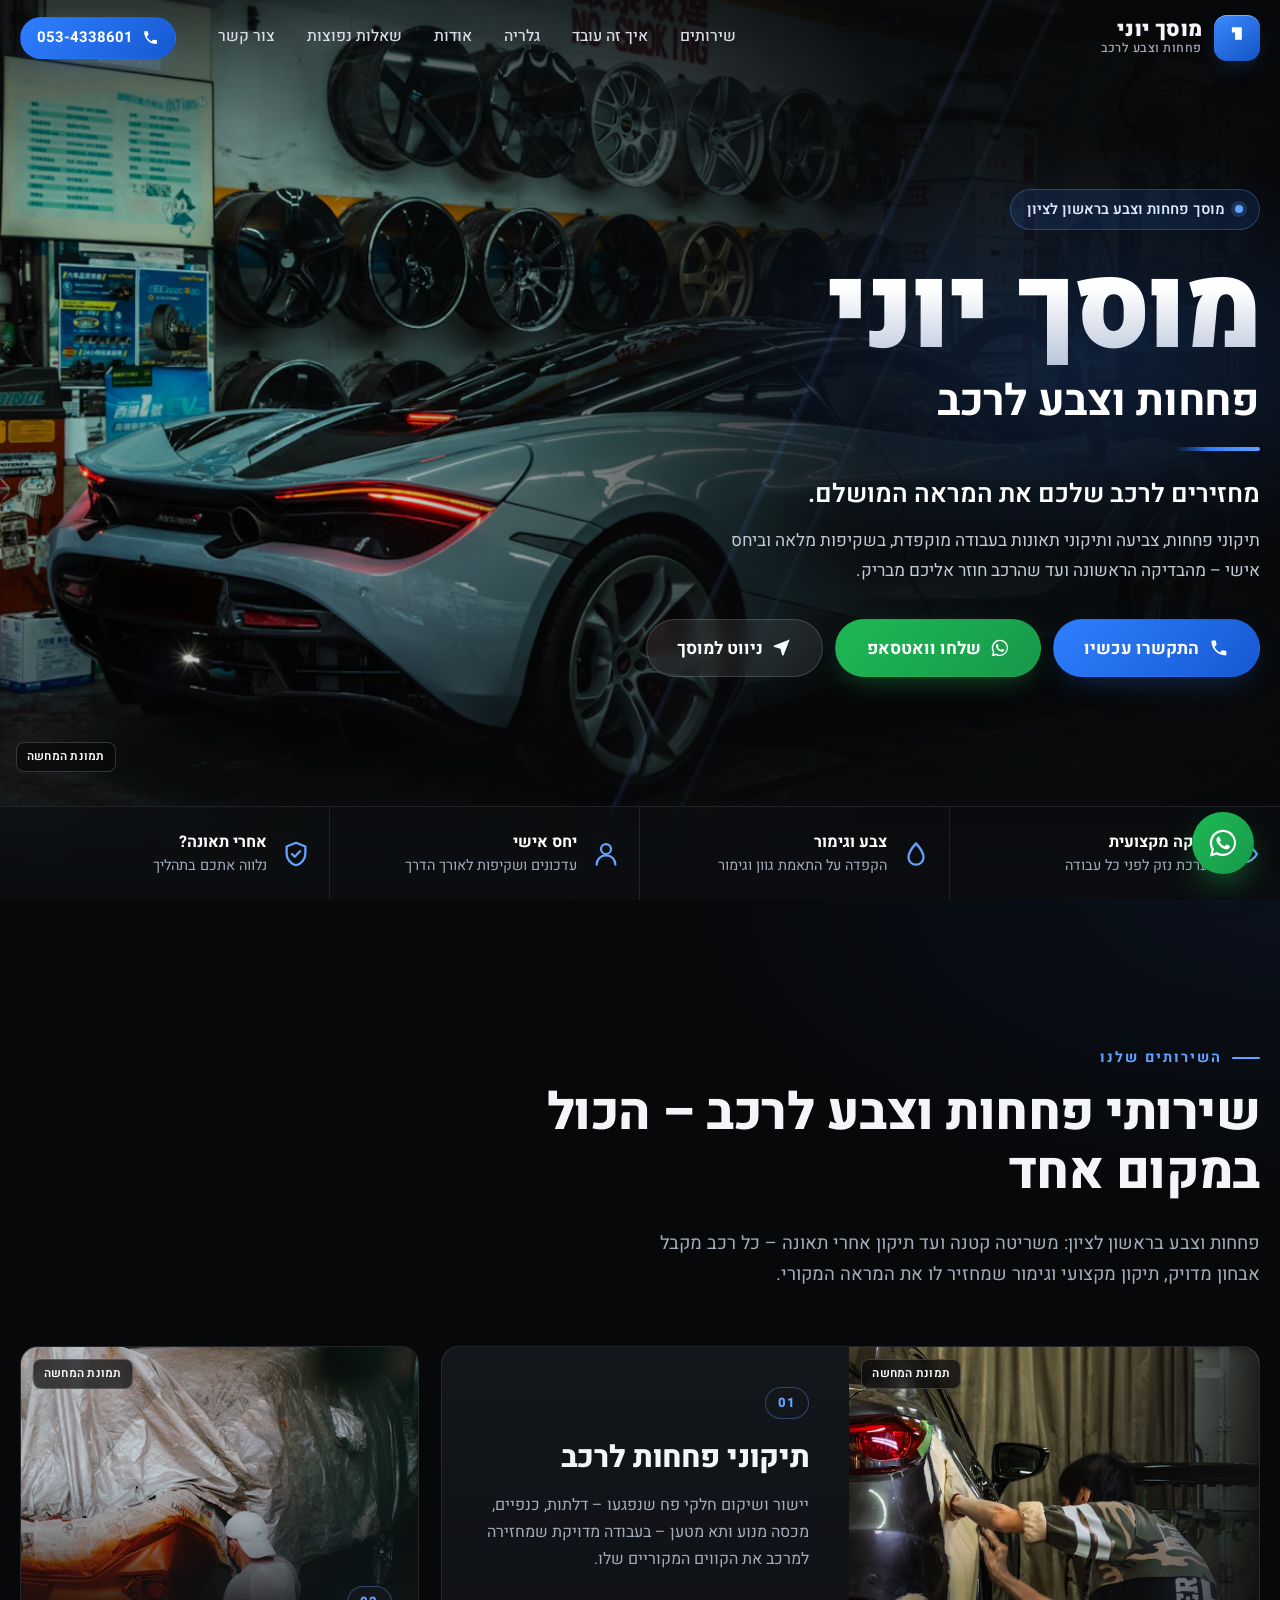
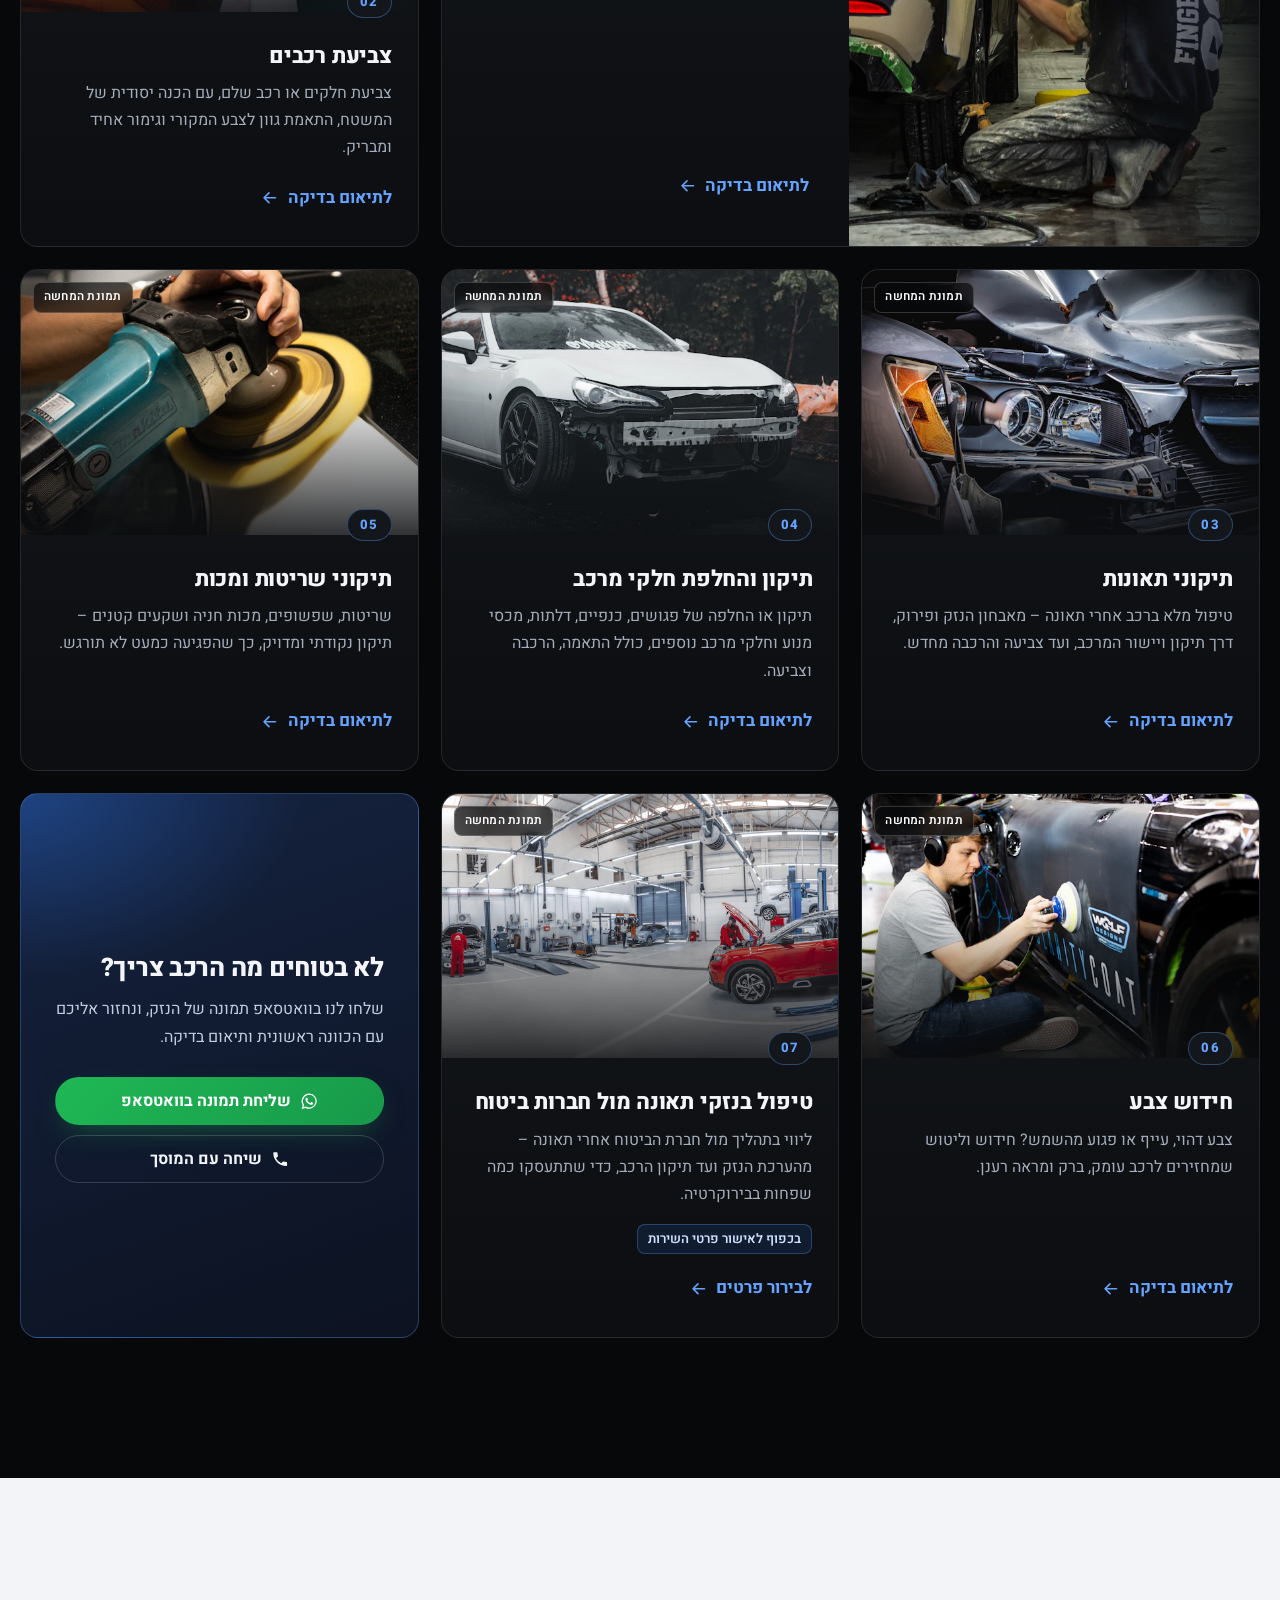
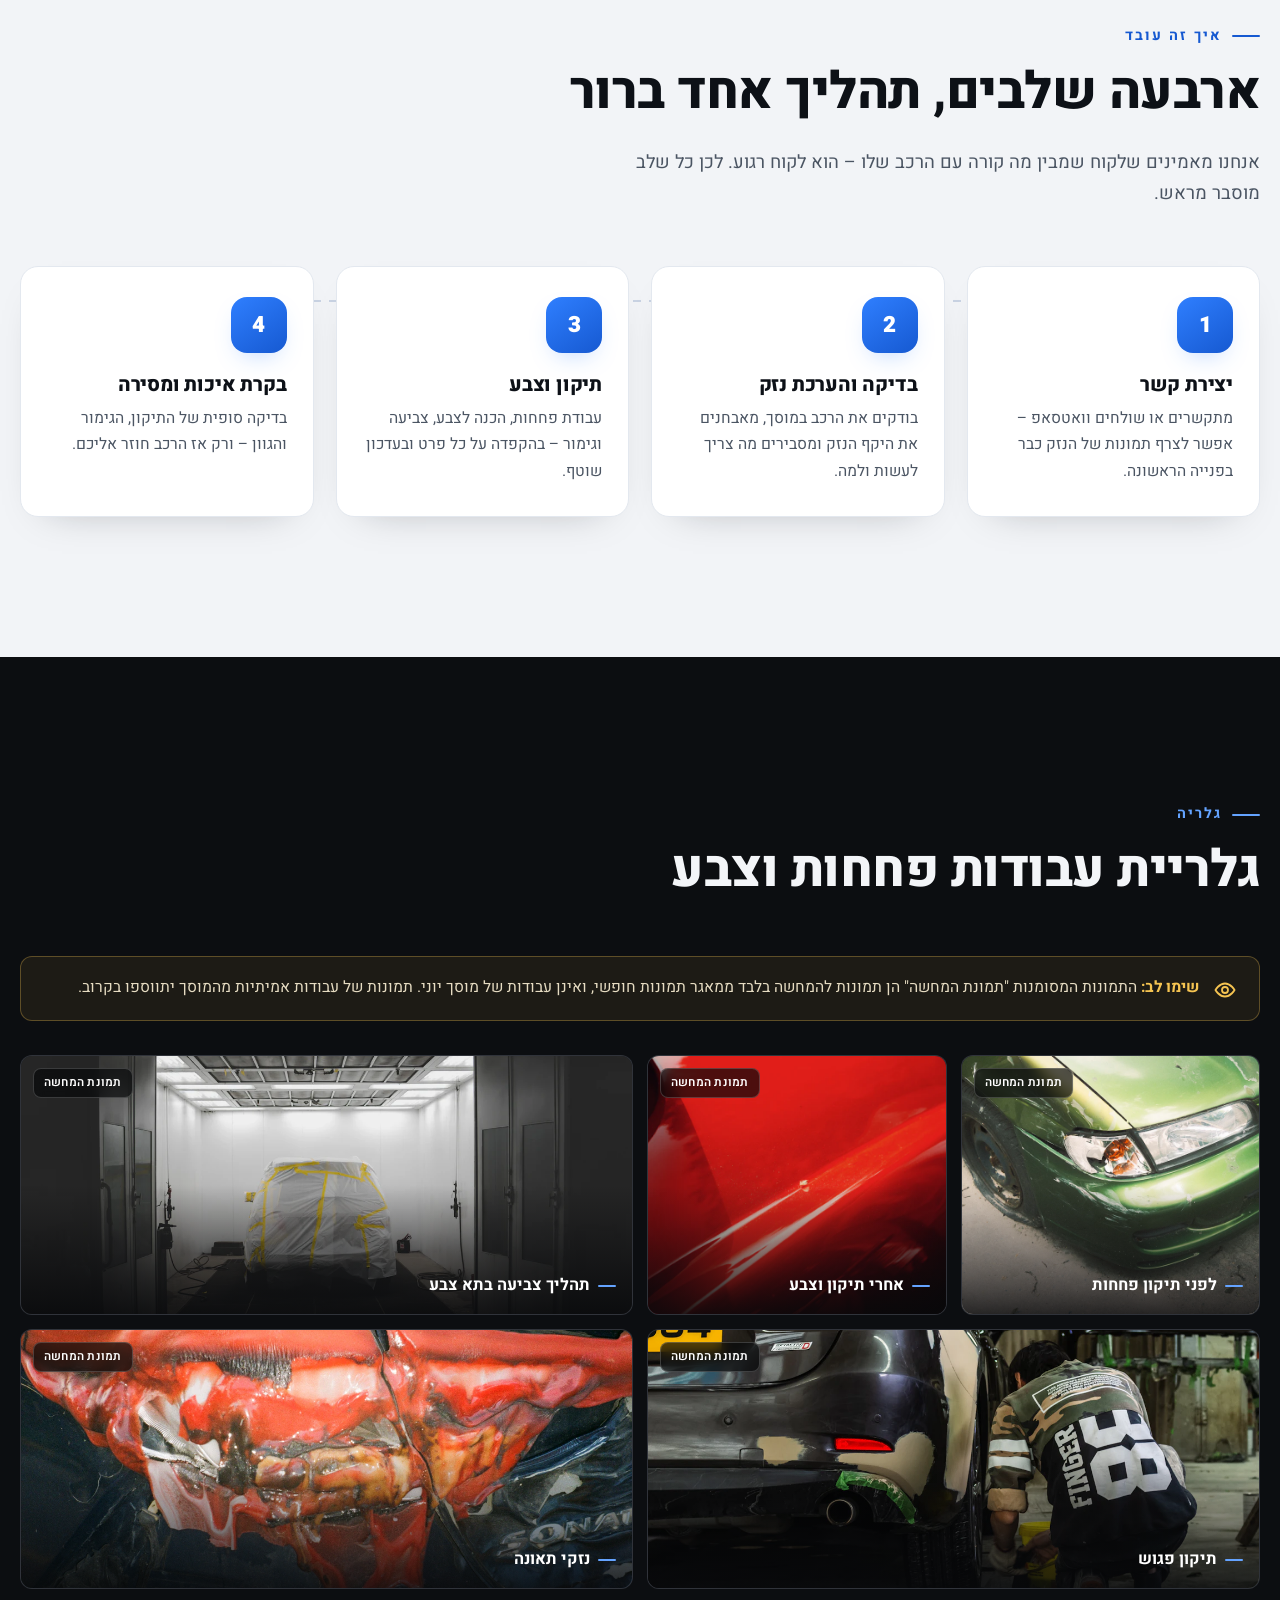
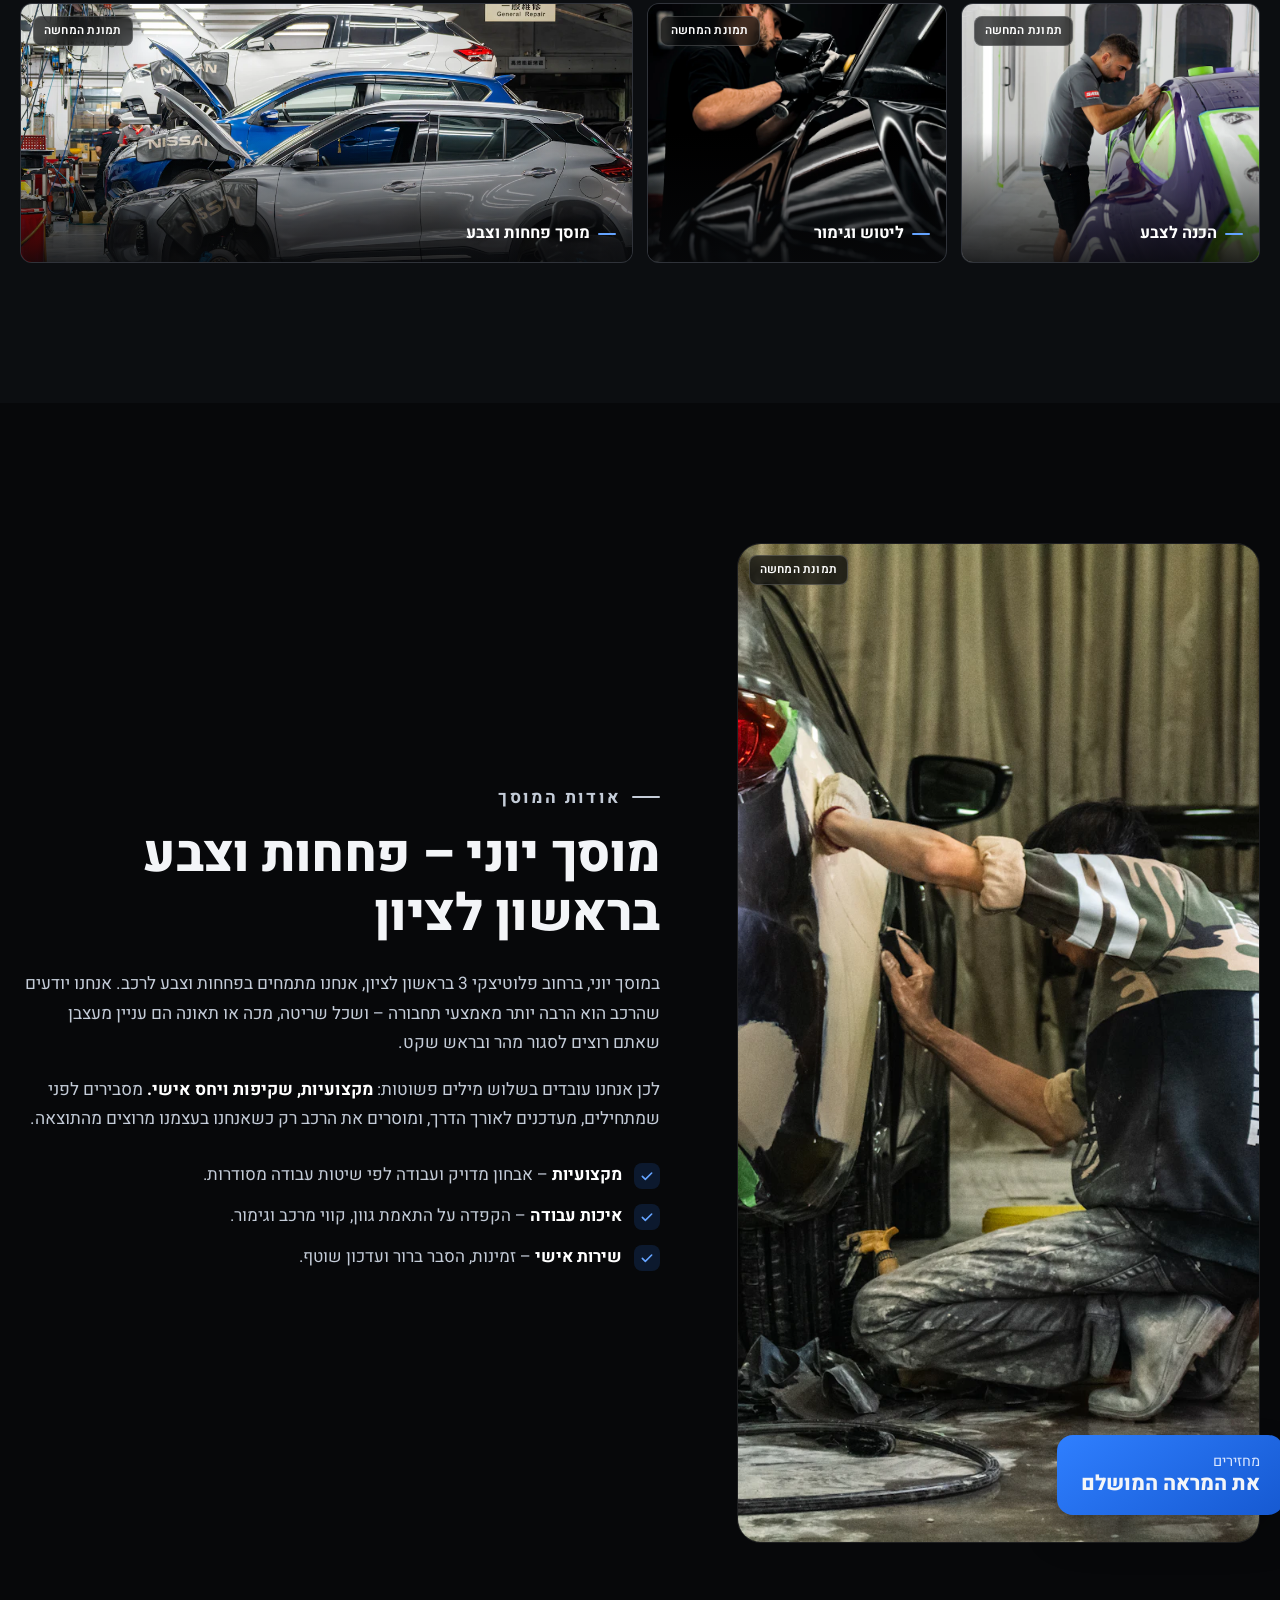
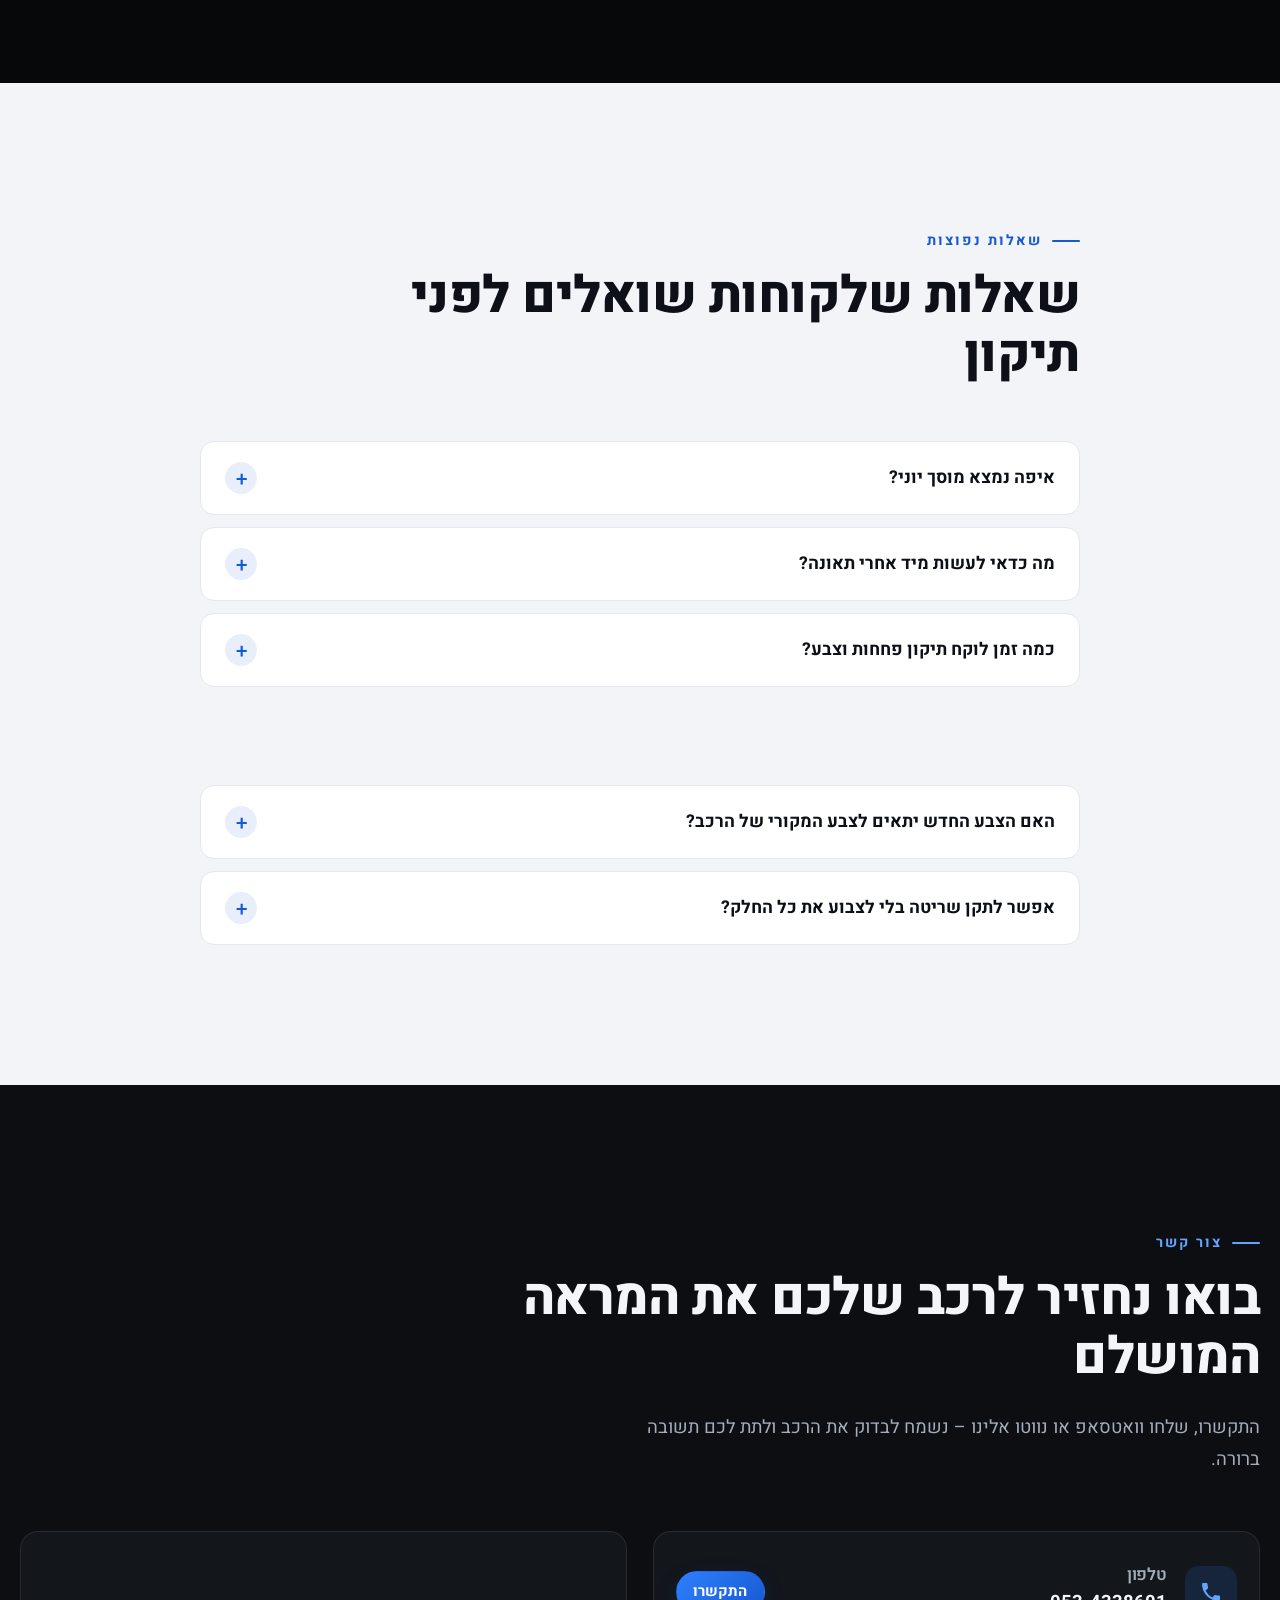
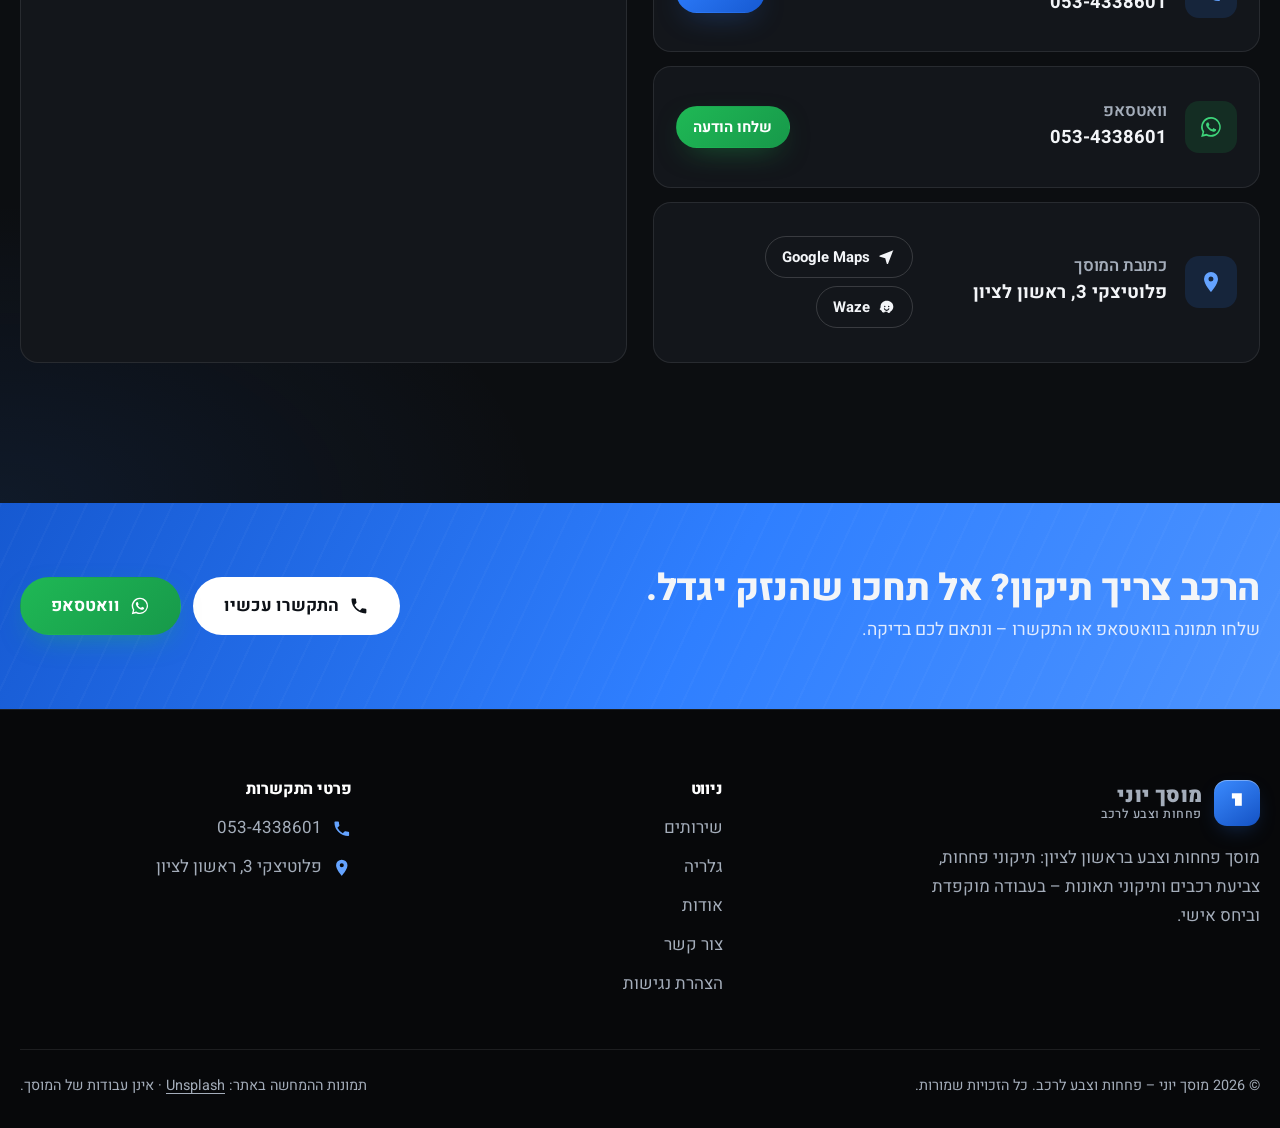
==== commit 159a1a3b: "Fix spacing in hero tagline Co-Authored-By: Claude Opus 5.5 <noreply@anthropic.com>" ====
--- a/index.html
+++ b/index.html
@@ -134,7 +134,7 @@
     <div class="hero-lines" aria-hidden="true"></div>
 
     <div class="container hero-content">
-      <p class="eyebrow reveal"><span class="dot" aria-hidden="true"></span> מוסך פחחות וצבע<span data-bind="cityPhrase"> בראשון לציון</span></p>
+      <p class="eyebrow reveal"><span class="dot" aria-hidden="true"></span><span>מוסך פחחות וצבע<span data-bind="cityPhrase"> בראשון לציון</span></span></p>
       <h1 id="hero-title" class="reveal">
         <span class="h1-brand">מוסך יוני</span>
         <span class="h1-sub">פחחות וצבע לרכב</span>
--- a/assets/css/style.css
+++ b/assets/css/style.css
@@ -118,7 +118,7 @@
 .brand { display: inline-flex; align-items: center; gap: 12px; }
 .brand-mark {
   display: grid; place-items: center; width: 46px; height: 46px; border-radius: 13px;
-  font-size: 1.65rem; font-weight: 900; color: #fff;
+  font-size: 2.3rem; font-weight: 900; color: #fff; line-height: 1;
   background: linear-gradient(145deg, #3b8bff, #1452c4);
   box-shadow: inset 0 1px 0 rgba(255,255,255,.35), 0 8px 22px -8px var(--blue-glow);
 }
@@ -522,7 +522,7 @@
 
 @media (max-width: 760px) {
   body { font-size: 16px; padding-bottom: calc(68px + env(safe-area-inset-bottom)); }
-  .brand-mark { width: 42px; height: 42px; font-size: 1.45rem; }
+  .brand-mark { width: 42px; height: 42px; font-size: 2.05rem; }
   .brand-text strong { font-size: 1.15rem; }
 
   .hero { min-height: auto; padding-top: calc(var(--header-h) + 250px); justify-content: flex-start; background: var(--black); }
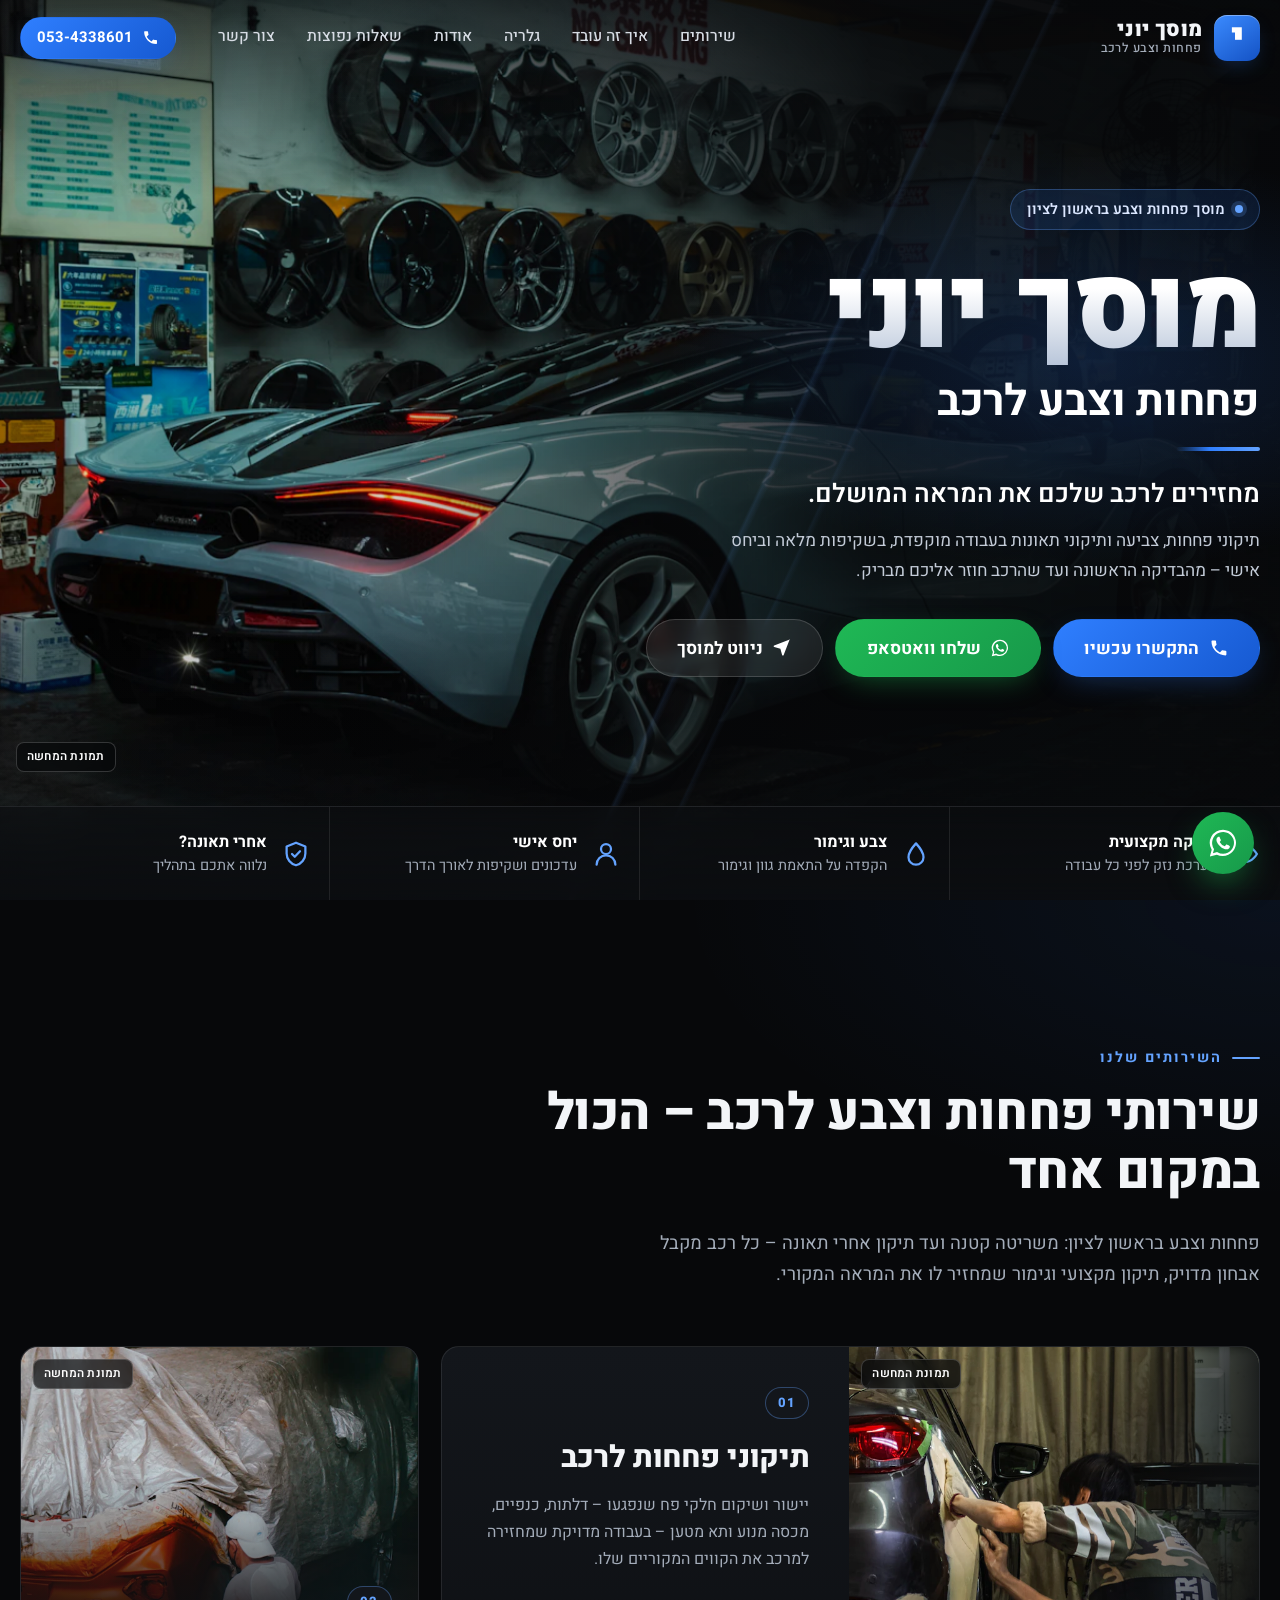
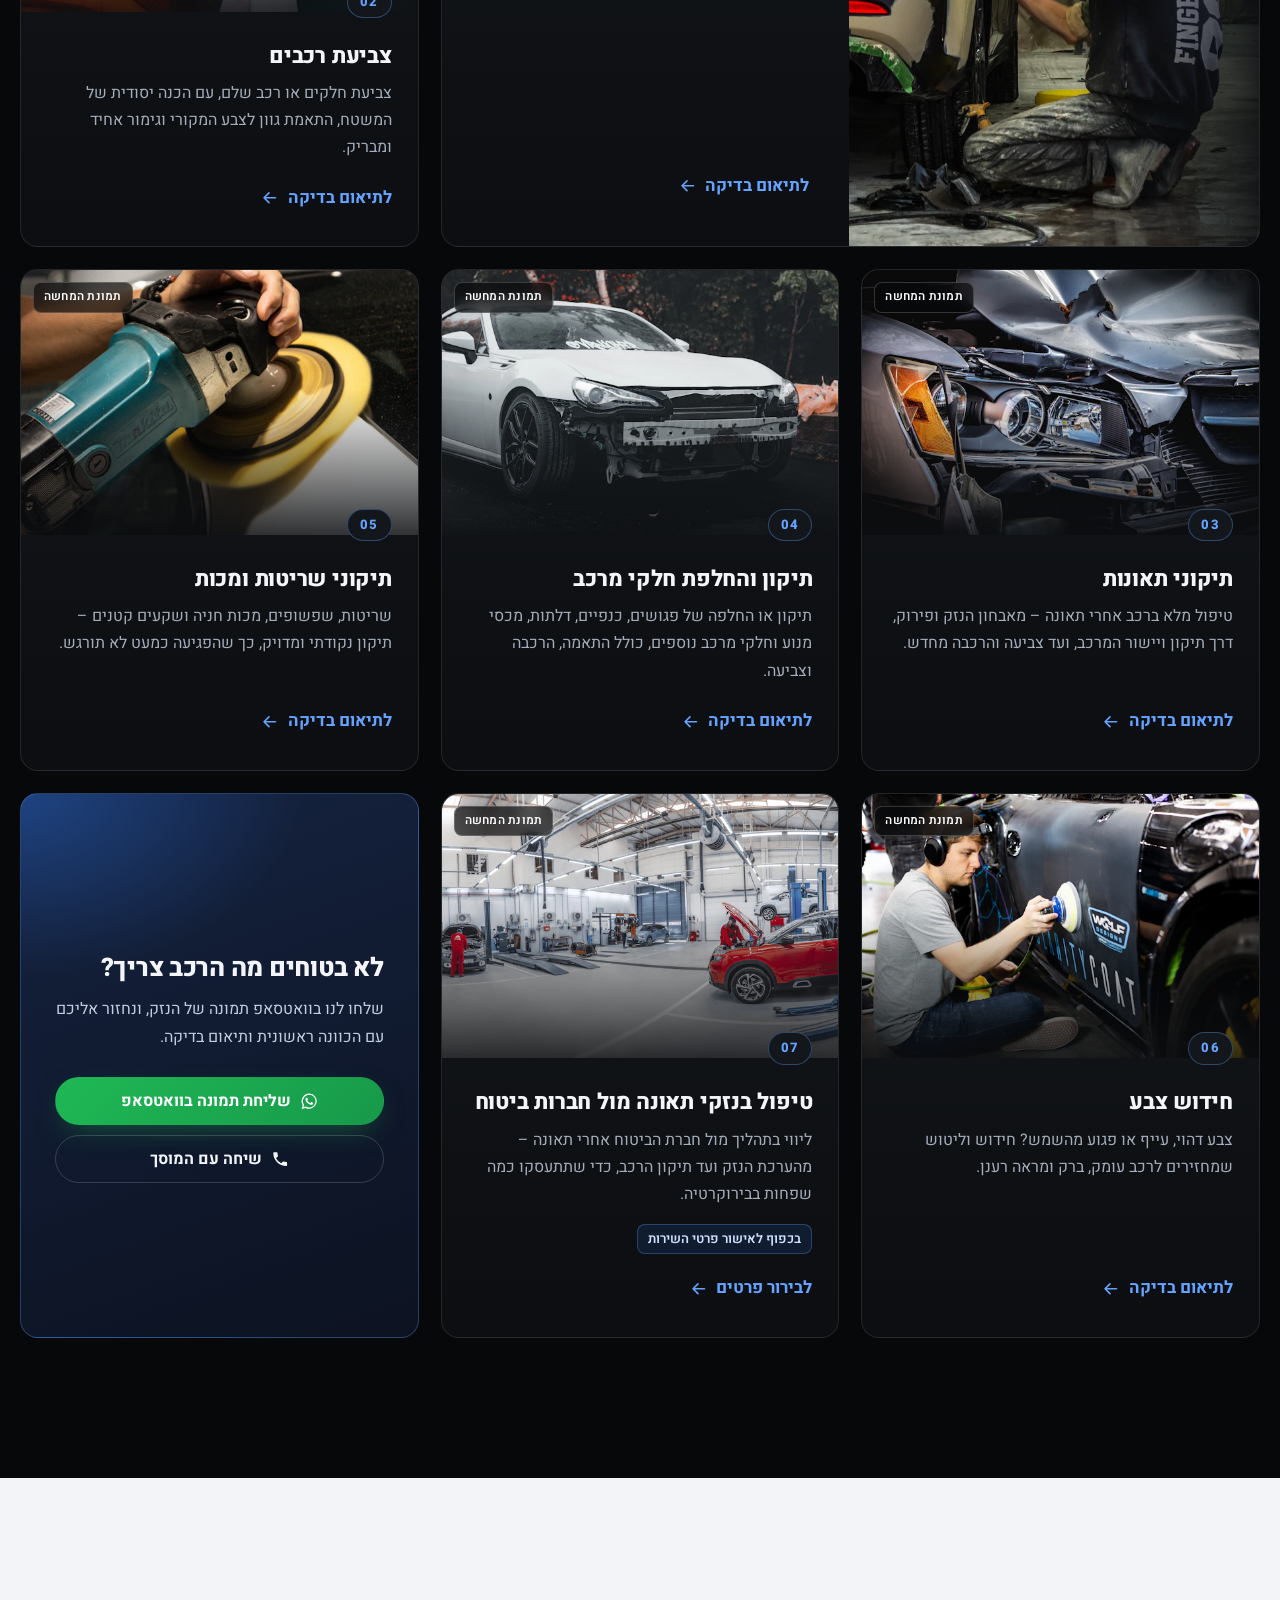
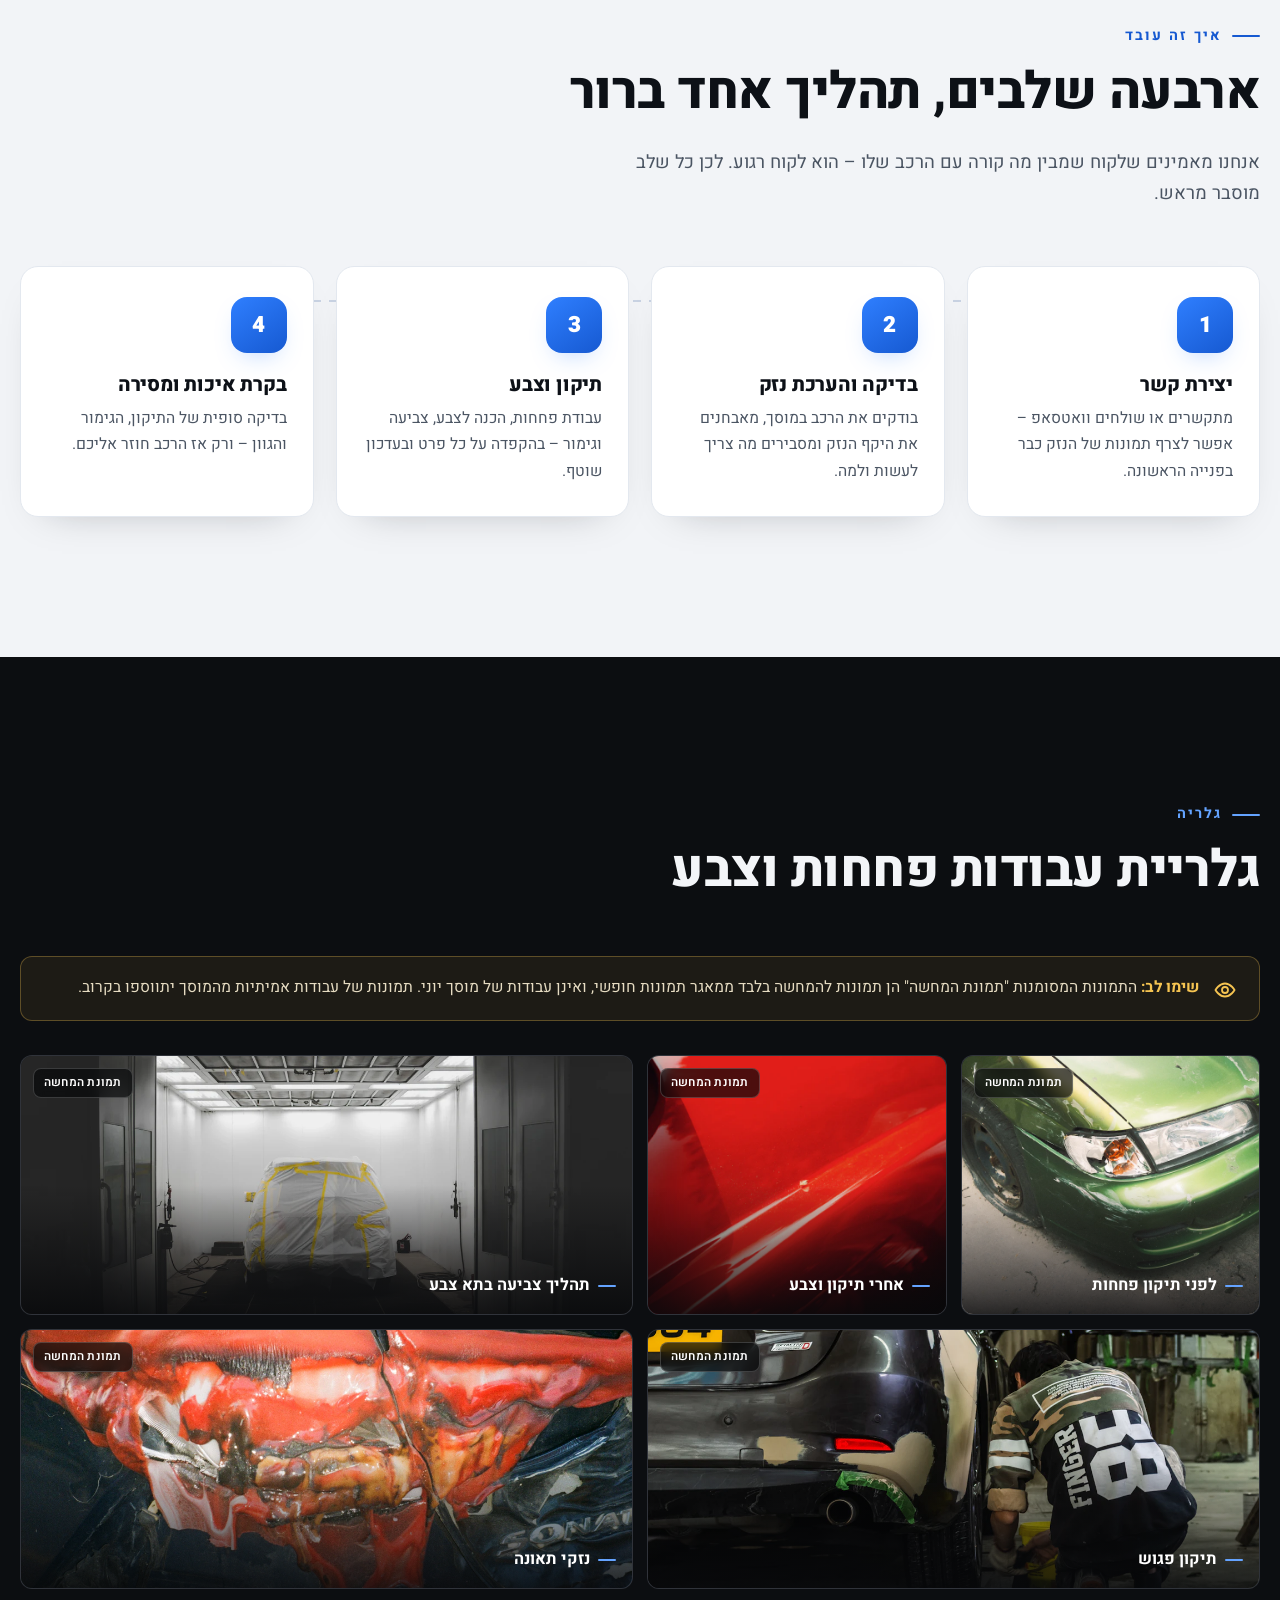
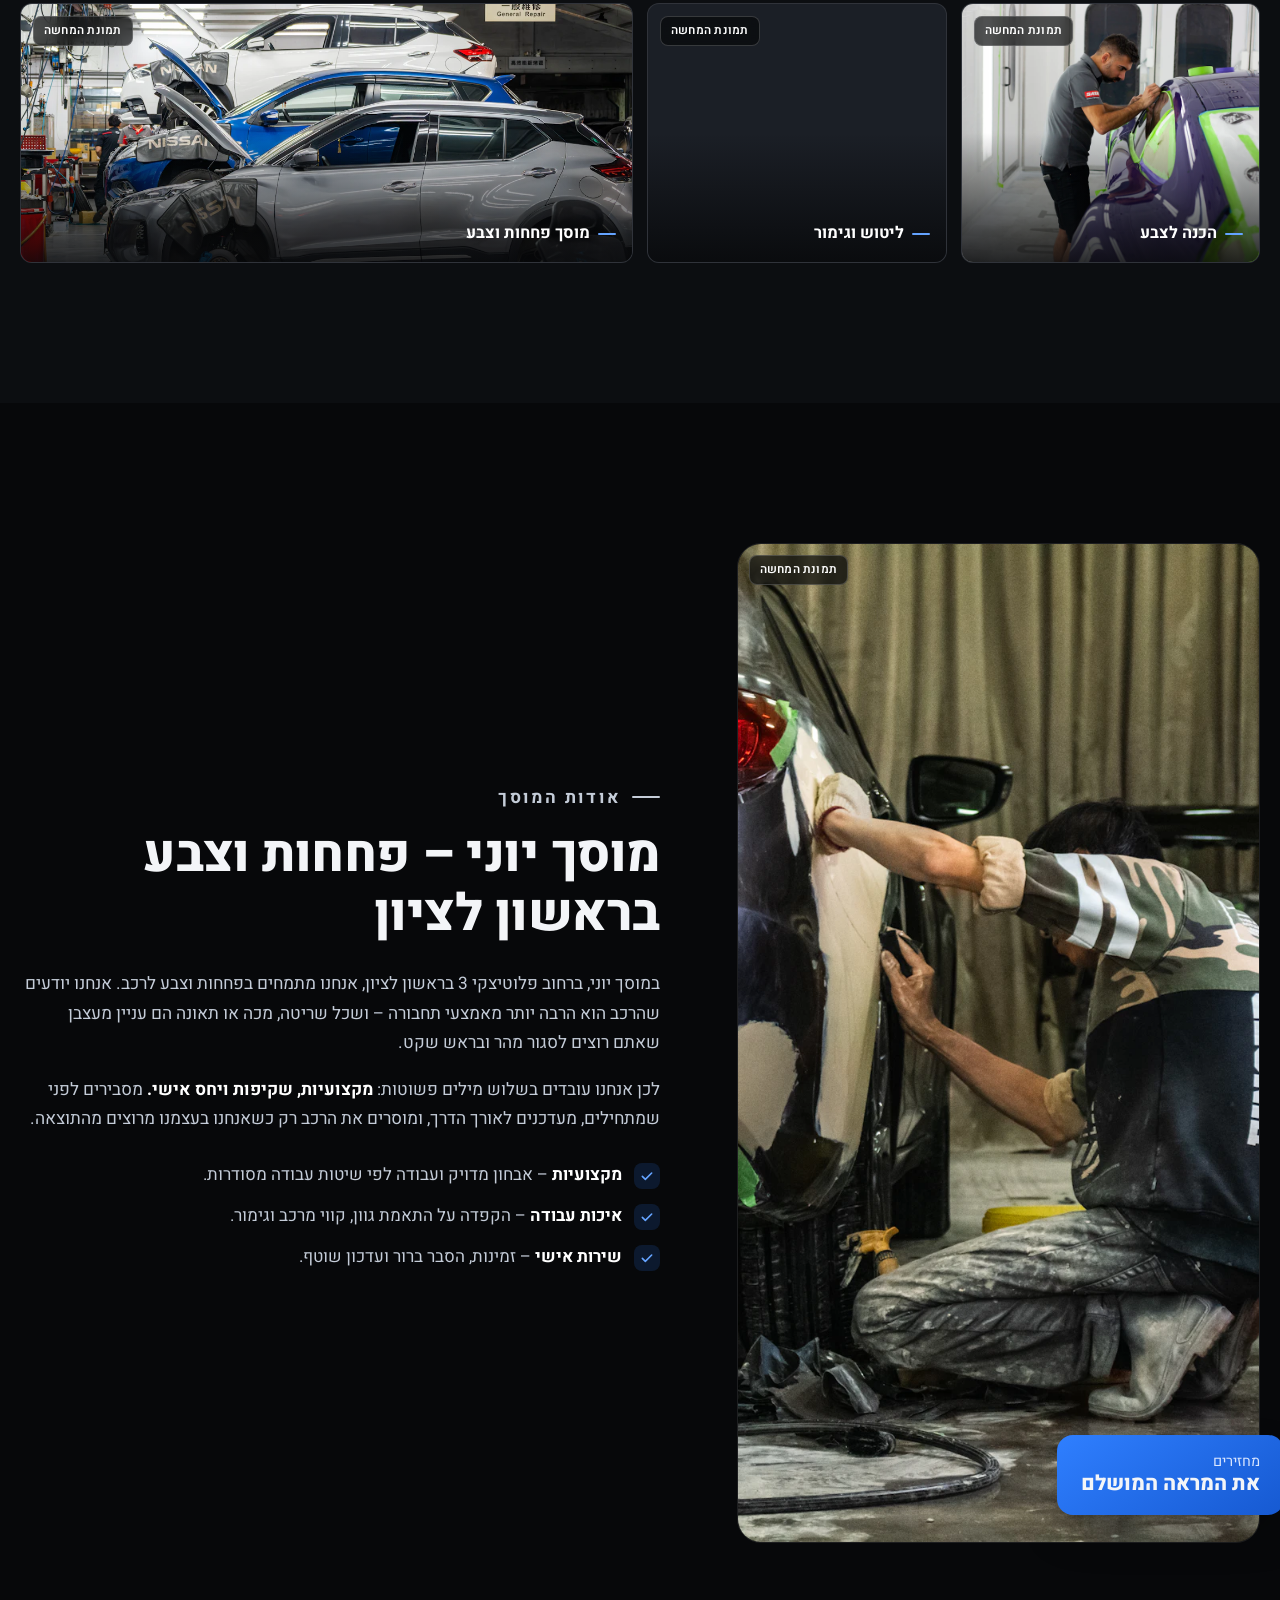
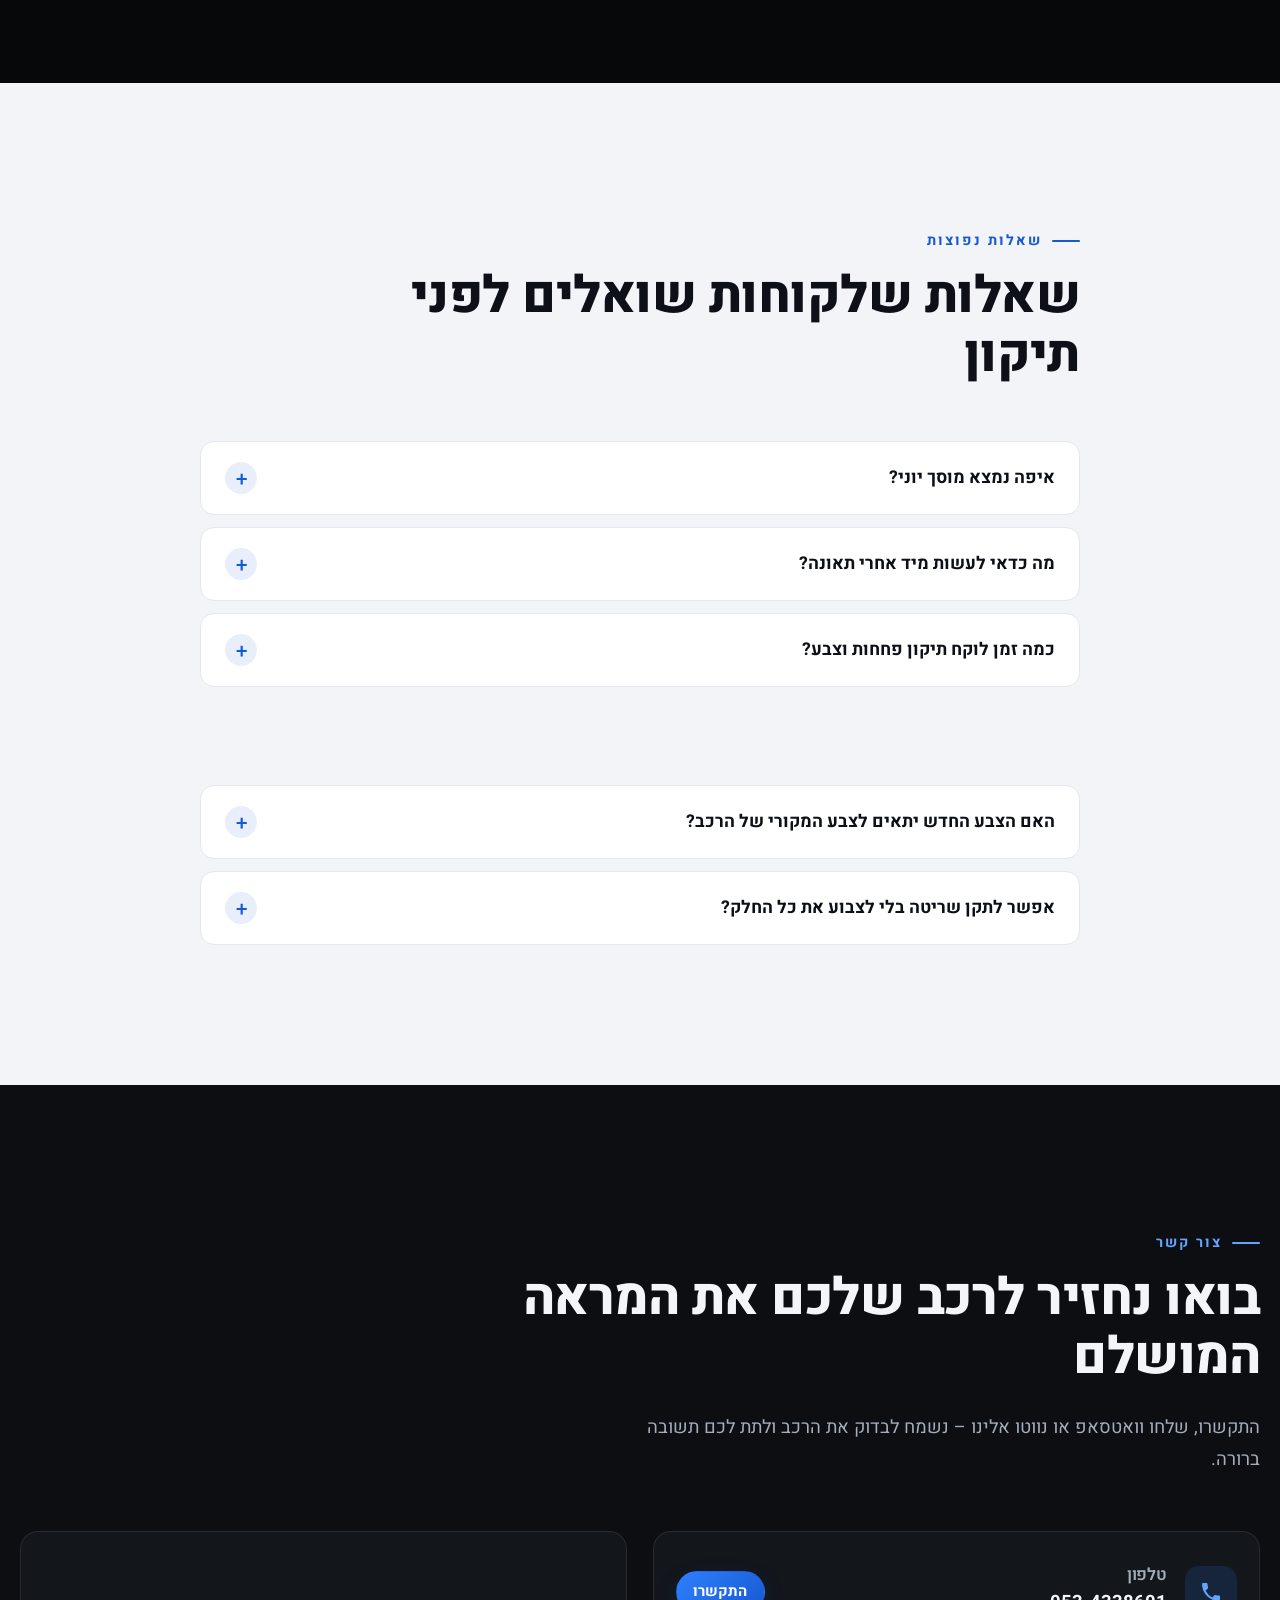
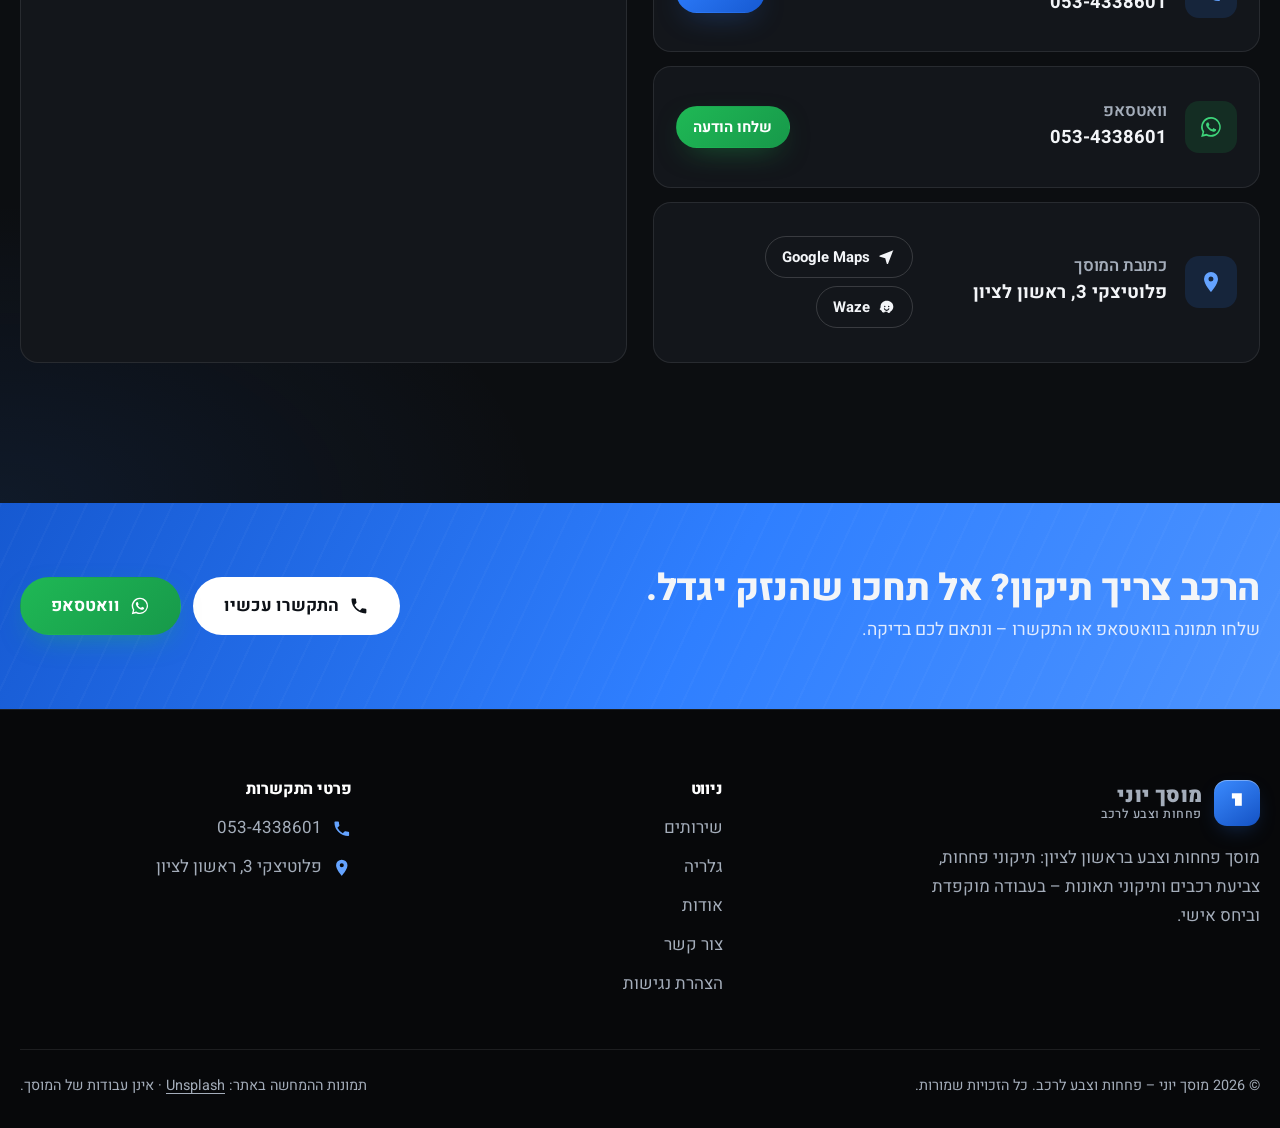
==== commit 61840b11: "Version asset URLs so updates bypass browser cache Co-Authored-By: Claude Opus 5.5 <noreply@anthropi" ====
--- a/index.html
+++ b/index.html
@@ -58,7 +58,7 @@
                      images/hero/hero-1920.webp 1920w,
                      images/hero/hero-2560.webp 2560w"
         imagesizes="100vw" fetchpriority="high">
-  <link rel="stylesheet" href="assets/css/style.css">
+  <link rel="stylesheet" href="assets/css/style.css?v=2">
 </head>
 <body>
 
@@ -595,7 +595,7 @@
   <button class="lb-btn lb-next" type="button" aria-label="התמונה הבאה"><svg class="ico" aria-hidden="true"><use href="#i-chev"/></svg></button>
 </div>
 
-<script src="site-config.js"></script>
-<script src="assets/js/main.js" defer></script>
+<script src="site-config.js?v=2"></script>
+<script src="assets/js/main.js?v=2" defer></script>
 </body>
 </html>
--- a/assets/css/style.css
+++ b/assets/css/style.css
@@ -123,8 +123,8 @@
   box-shadow: inset 0 1px 0 rgba(255,255,255,.35), 0 8px 22px -8px var(--blue-glow);
 }
 .brand-text { display: flex; flex-direction: column; line-height: 1.1; }
-.brand-text strong { font-size: 1.3rem; font-weight: 900; letter-spacing: .01em; }
-.brand-text small { font-size: .78rem; color: var(--muted); font-weight: 500; letter-spacing: .04em; }
+.brand-text strong { font-size: 1.3rem; font-weight: 900; letter-spacing: .01em; white-space: nowrap; }
+.brand-text small { font-size: .78rem; color: var(--muted); font-weight: 500; letter-spacing: .04em; white-space: nowrap; }
 
 .main-nav { margin-inline-start: auto; }
 .main-nav ul { display: flex; gap: 4px; }
@@ -560,7 +560,7 @@
   .contact-card { flex-wrap: wrap; }
   .contact-card > .btn, .cc-actions { width: 100%; }
   .contact-card > .btn { order: 3; }
-  .cc-actions { order: 3; }
+  .cc-actions { order: 3; flex: 1 1 100%; }
   .cc-actions .btn { flex: 1; }
   .map-box, .map-box iframe, .map-placeholder { min-height: 300px; }
   .cta-band-actions { width: 100%; }
@@ -588,6 +588,11 @@
   .mobile-bar .ico { width: 22px; height: 22px; }
 }
 
+@media (max-width: 359px) {
+  .header-call { display: none; }
+  .brand-text strong { font-size: 1.05rem; }
+}
+
 @media (prefers-reduced-motion: reduce) {
   html { scroll-behavior: auto; }
   *, *::before, *::after { animation-duration: .01ms !important; transition-duration: .01ms !important; }
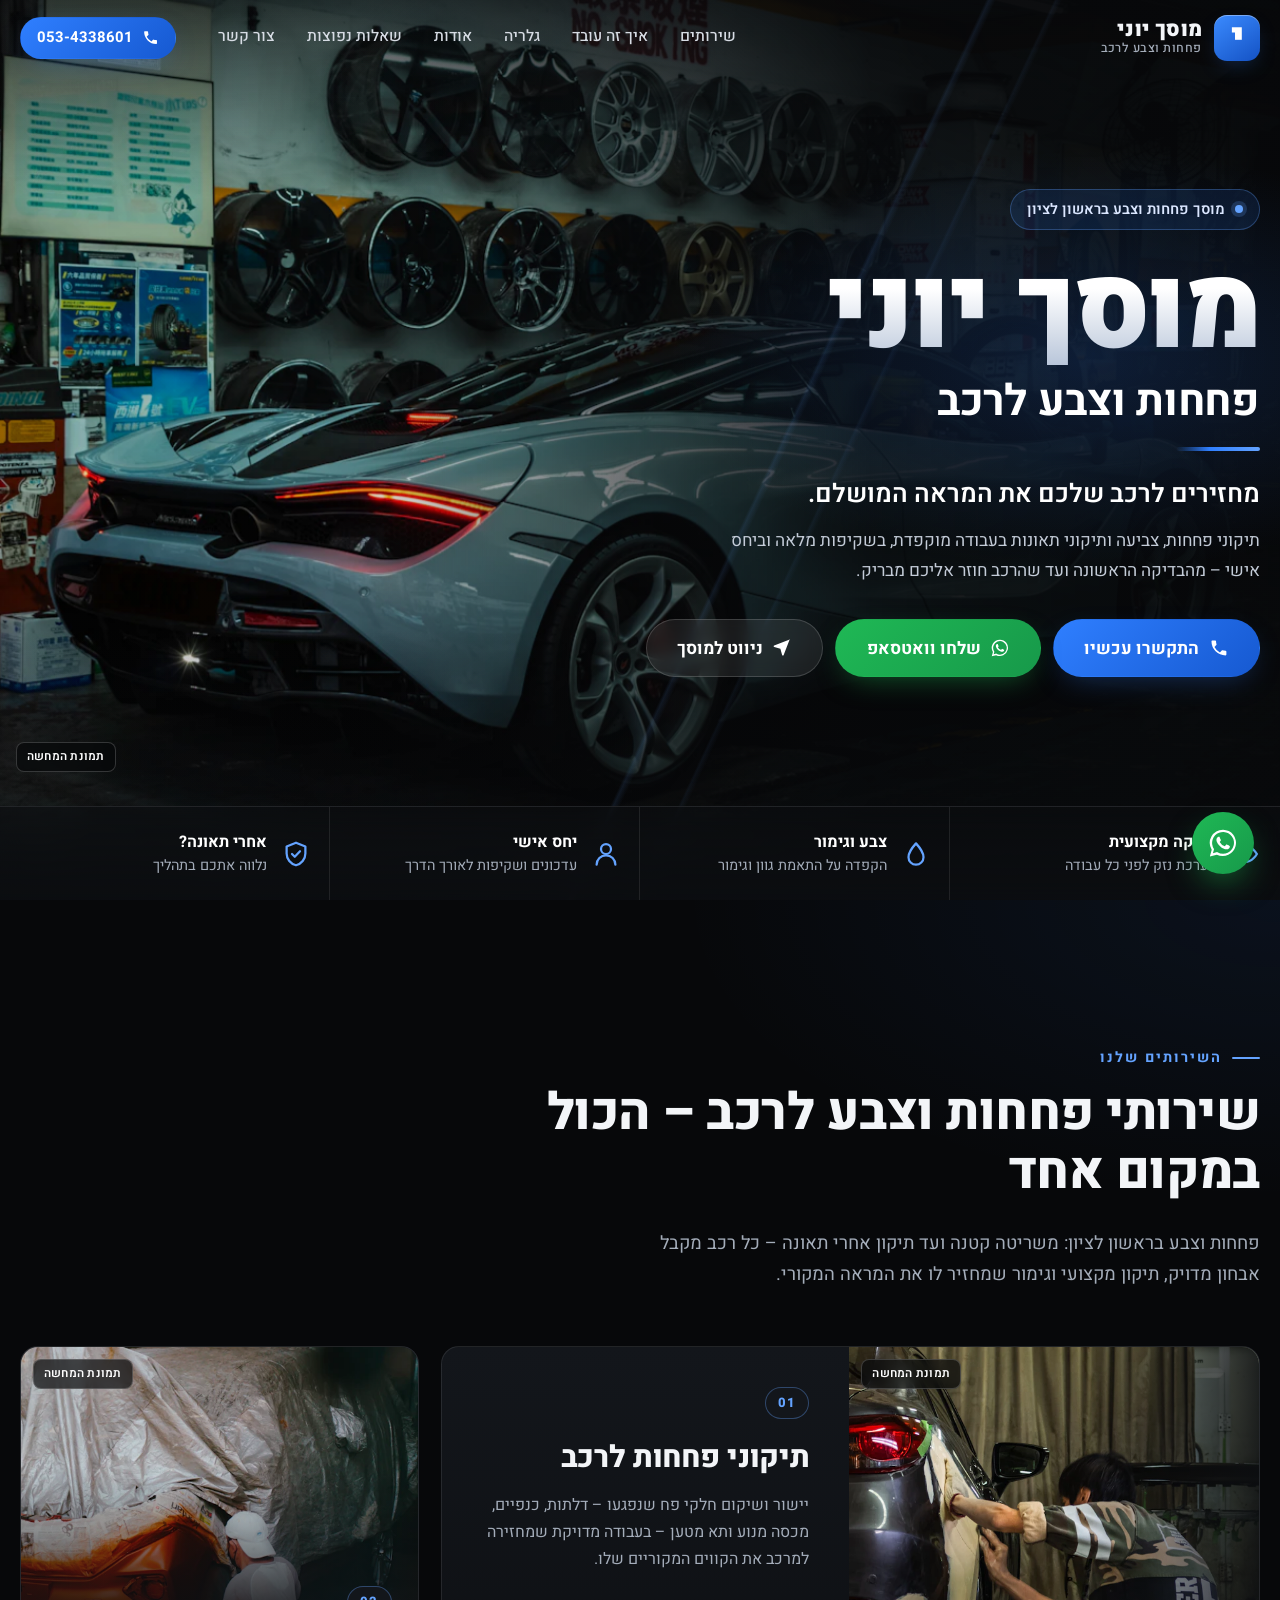
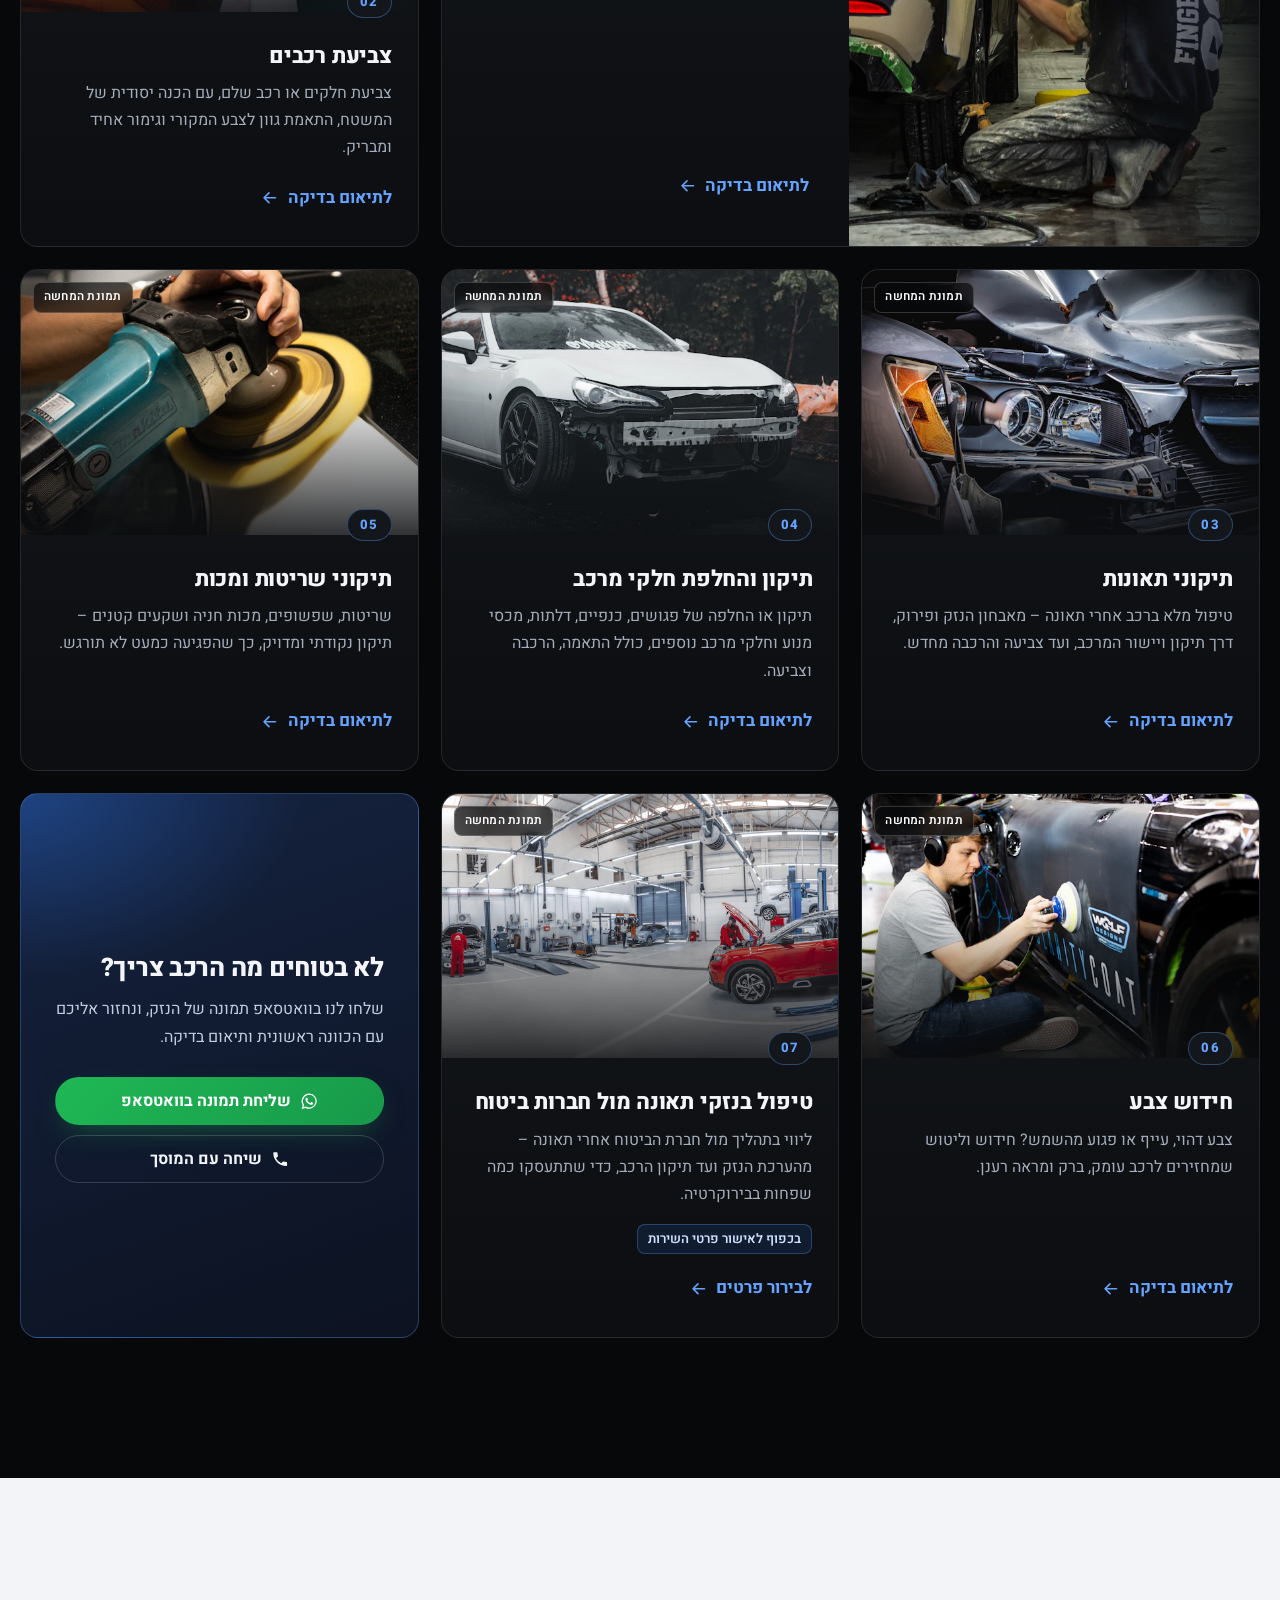
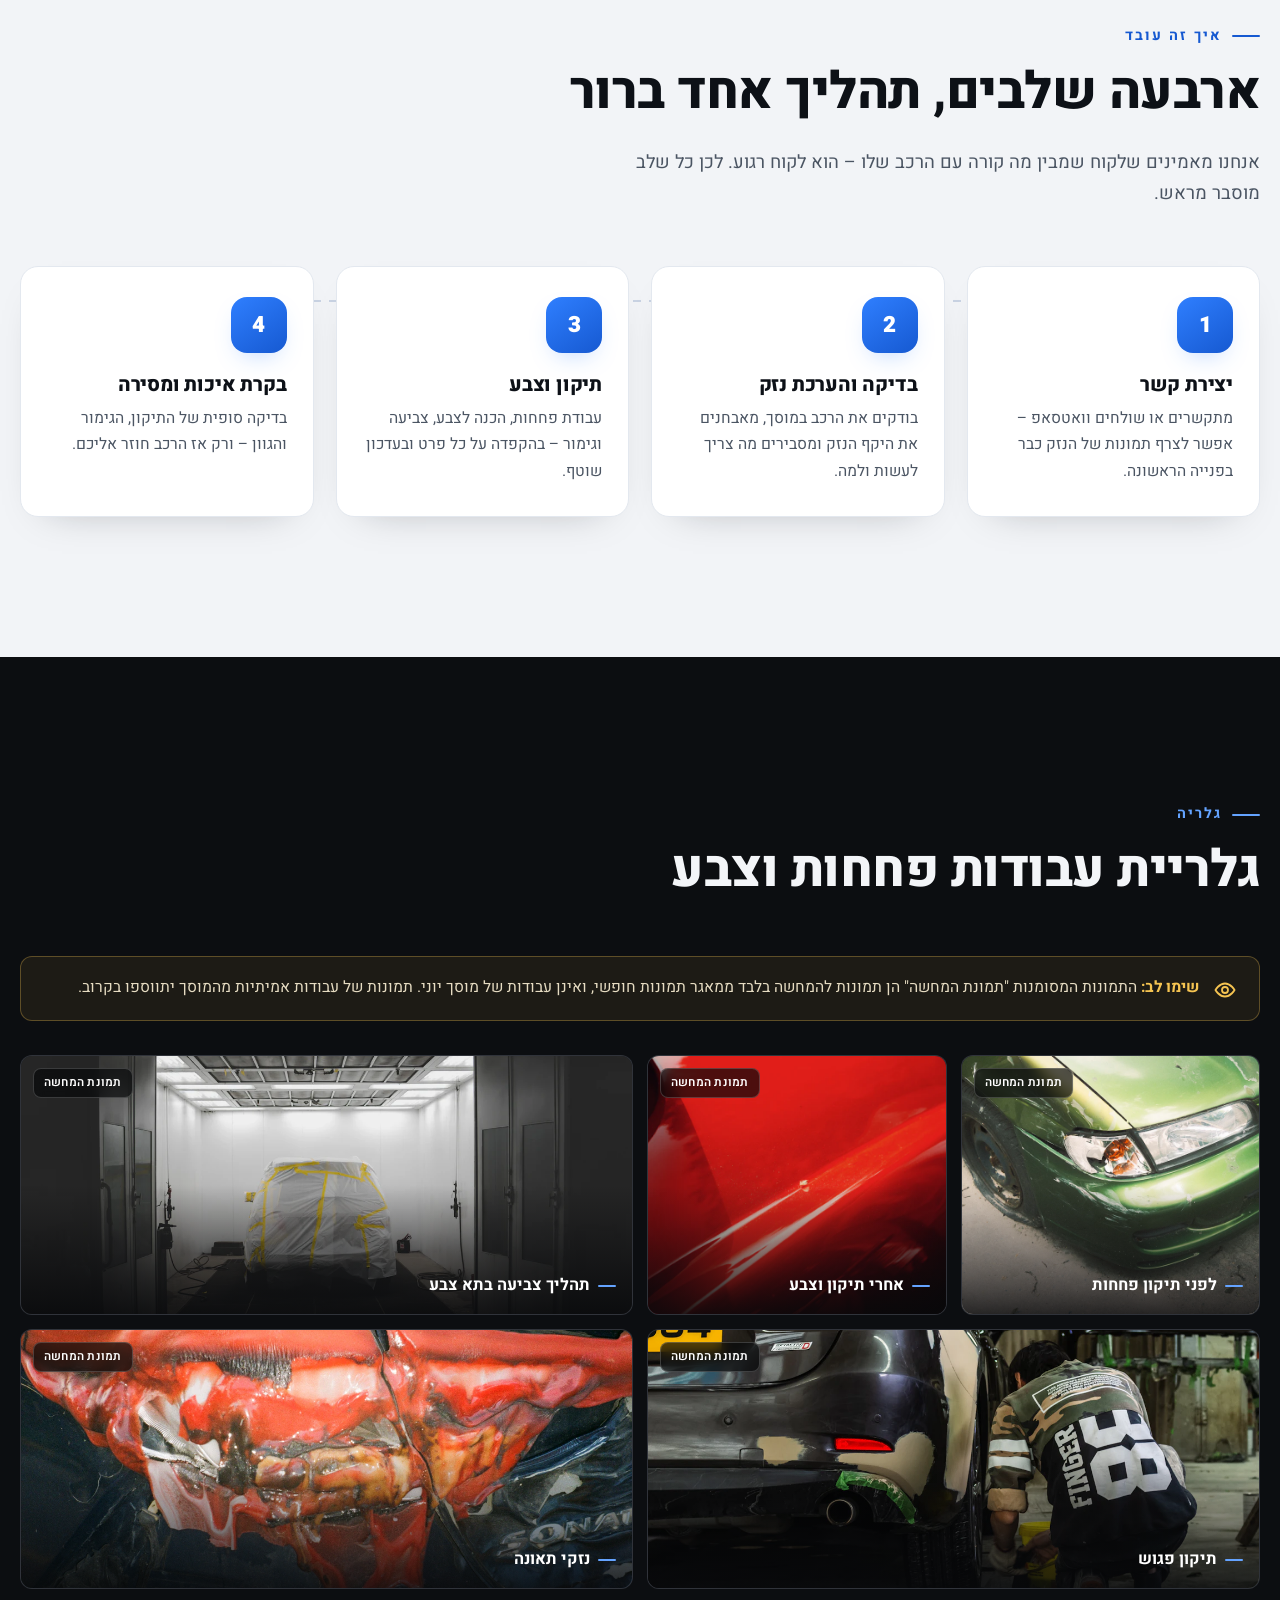
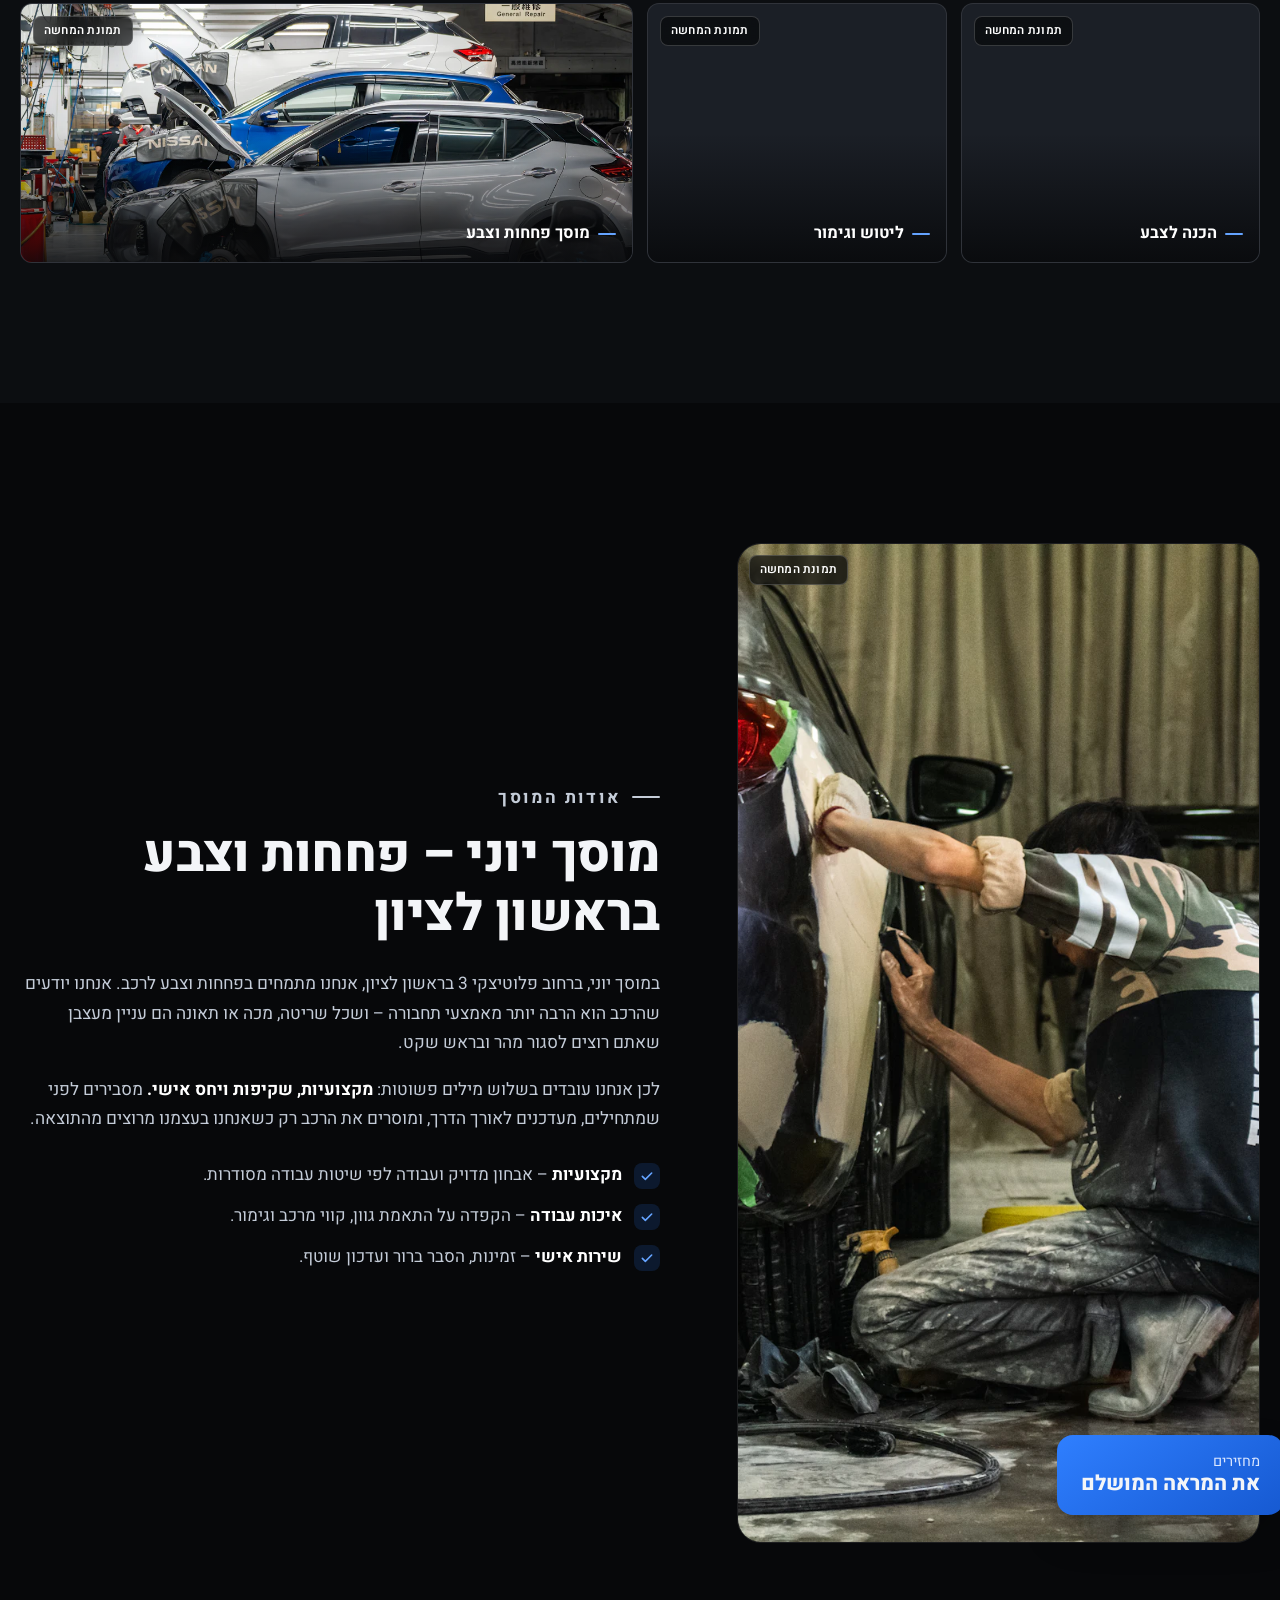
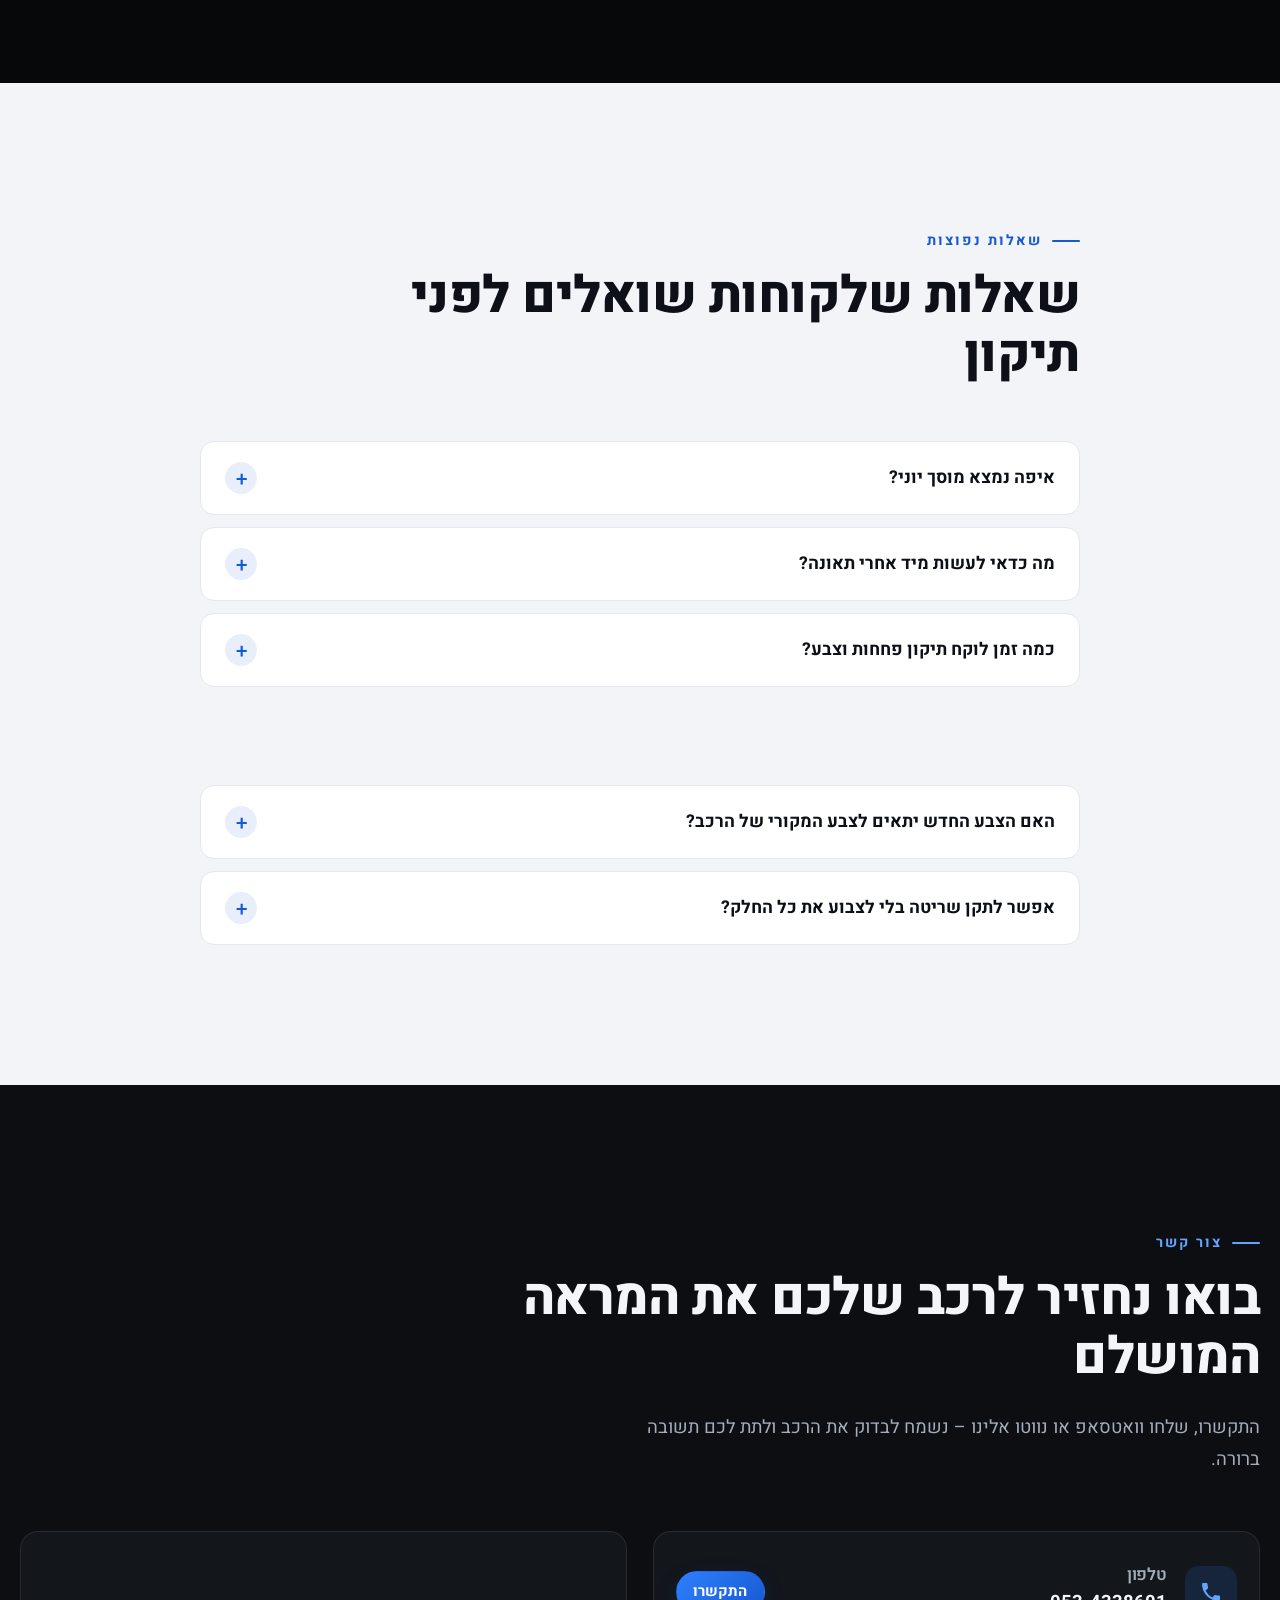
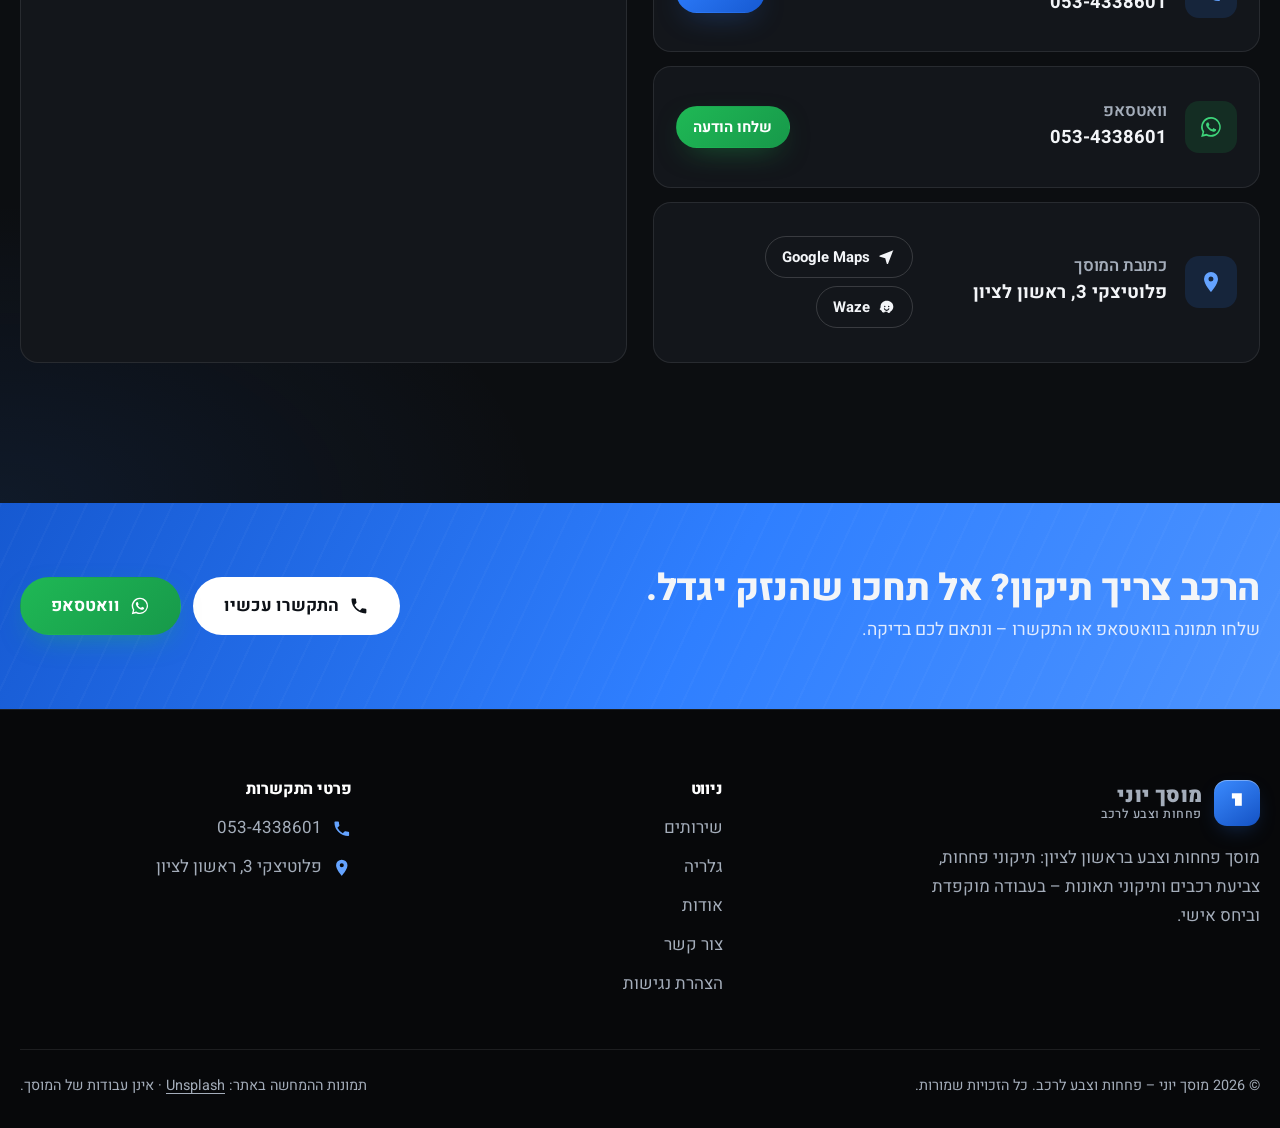
==== commit 1d94e85b: "Fix specificity of mobile address-card actions Co-Authored-By: Claude Opus 5.5 <noreply@anthropic.co" ====
--- a/index.html
+++ b/index.html
@@ -58,7 +58,7 @@
                      images/hero/hero-1920.webp 1920w,
                      images/hero/hero-2560.webp 2560w"
         imagesizes="100vw" fetchpriority="high">
-  <link rel="stylesheet" href="assets/css/style.css?v=2">
+  <link rel="stylesheet" href="assets/css/style.css?v=3">
 </head>
 <body>
 
@@ -595,7 +595,7 @@
   <button class="lb-btn lb-next" type="button" aria-label="התמונה הבאה"><svg class="ico" aria-hidden="true"><use href="#i-chev"/></svg></button>
 </div>
 
-<script src="site-config.js?v=2"></script>
-<script src="assets/js/main.js?v=2" defer></script>
+<script src="site-config.js?v=3"></script>
+<script src="assets/js/main.js?v=3" defer></script>
 </body>
 </html>
--- a/assets/css/style.css
+++ b/assets/css/style.css
@@ -560,7 +560,7 @@
   .contact-card { flex-wrap: wrap; }
   .contact-card > .btn, .cc-actions { width: 100%; }
   .contact-card > .btn { order: 3; }
-  .cc-actions { order: 3; flex: 1 1 100%; }
+  .contact-card > .cc-actions { order: 3; flex: 1 1 100%; }
   .cc-actions .btn { flex: 1; }
   .map-box, .map-box iframe, .map-placeholder { min-height: 300px; }
   .cta-band-actions { width: 100%; }
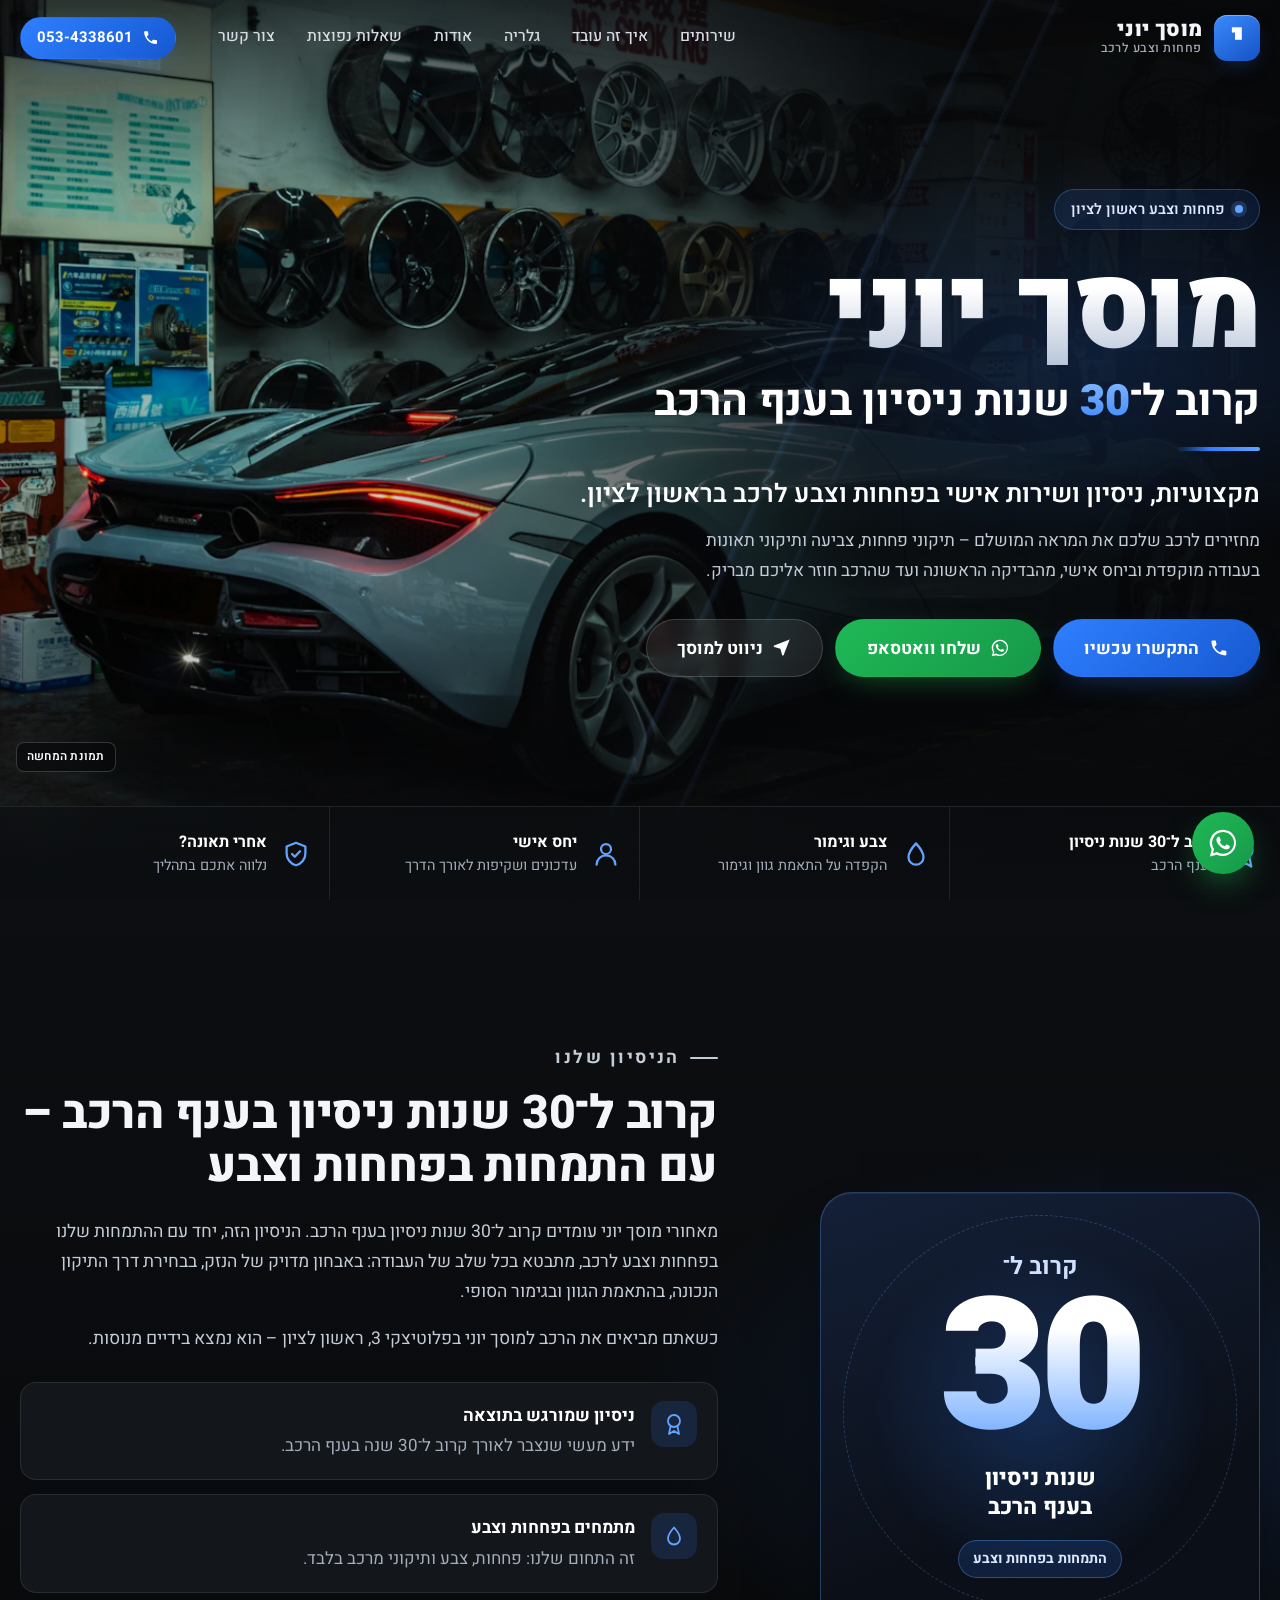
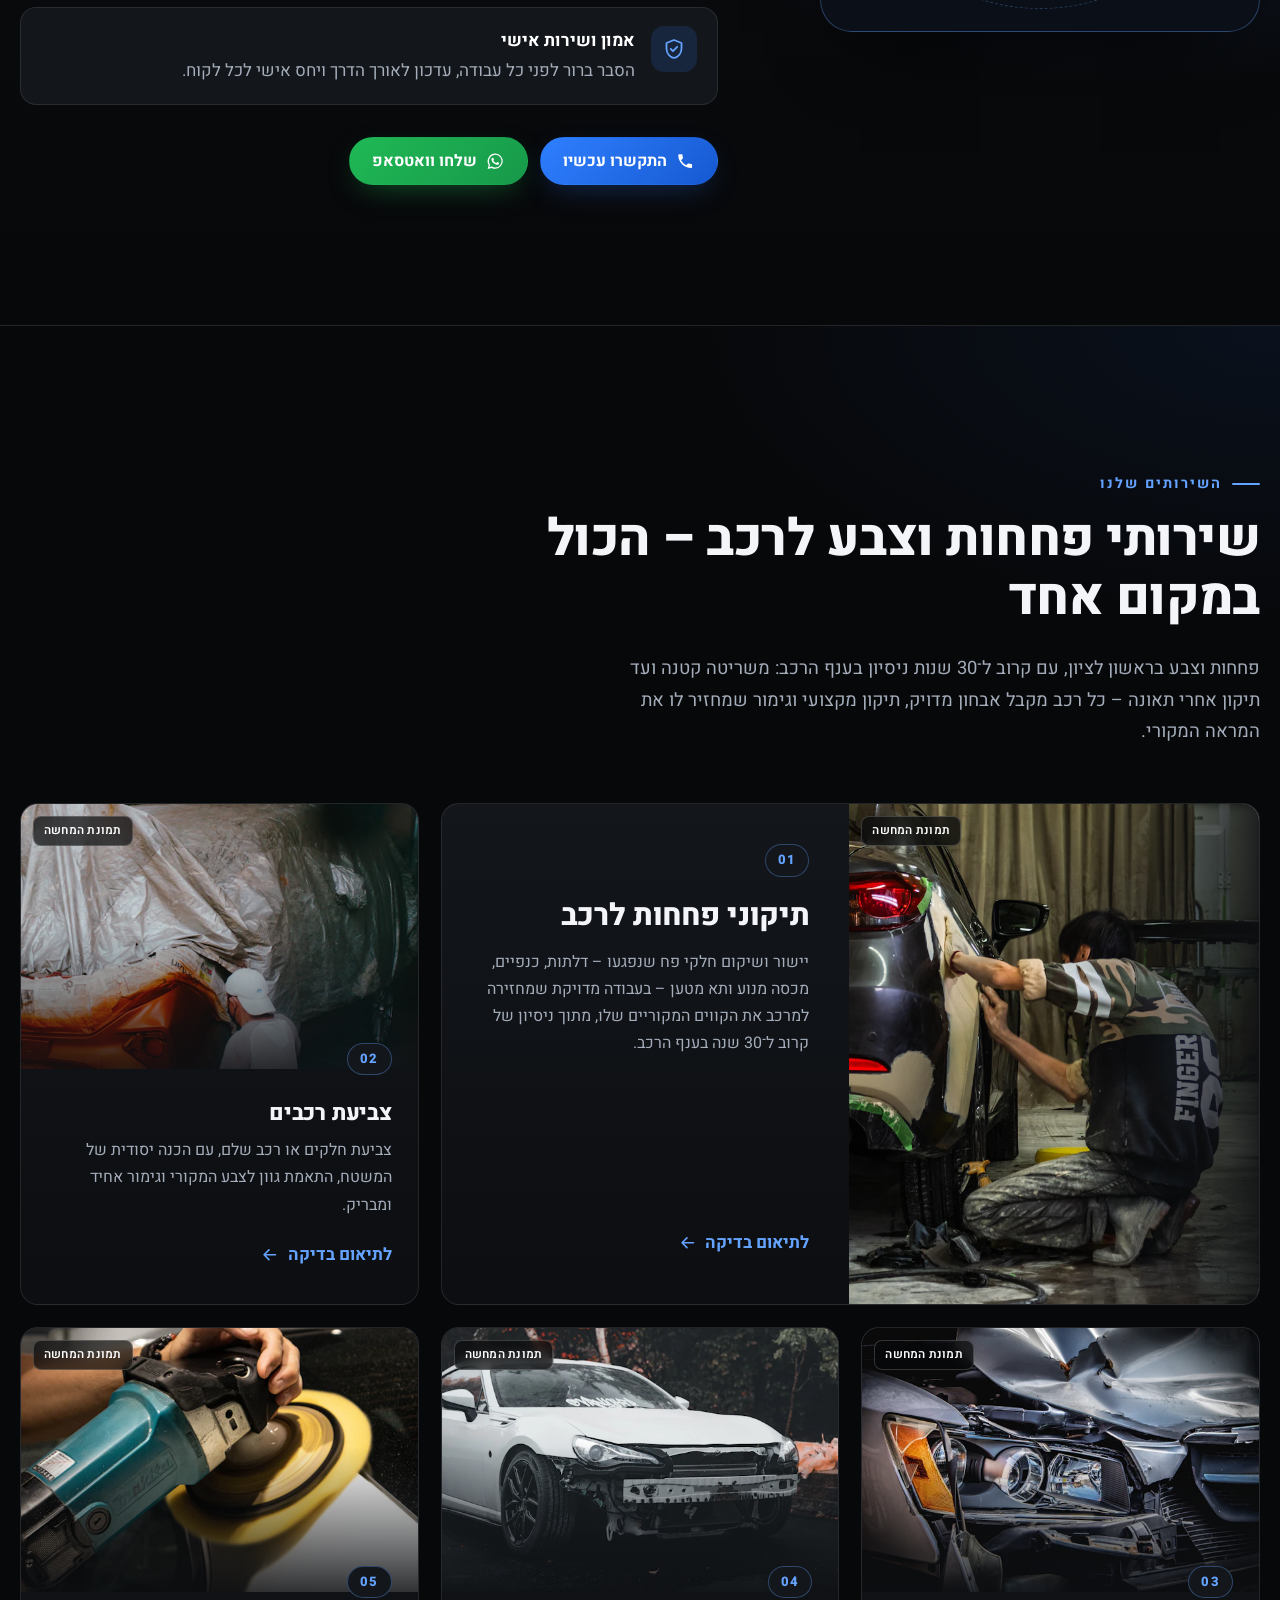
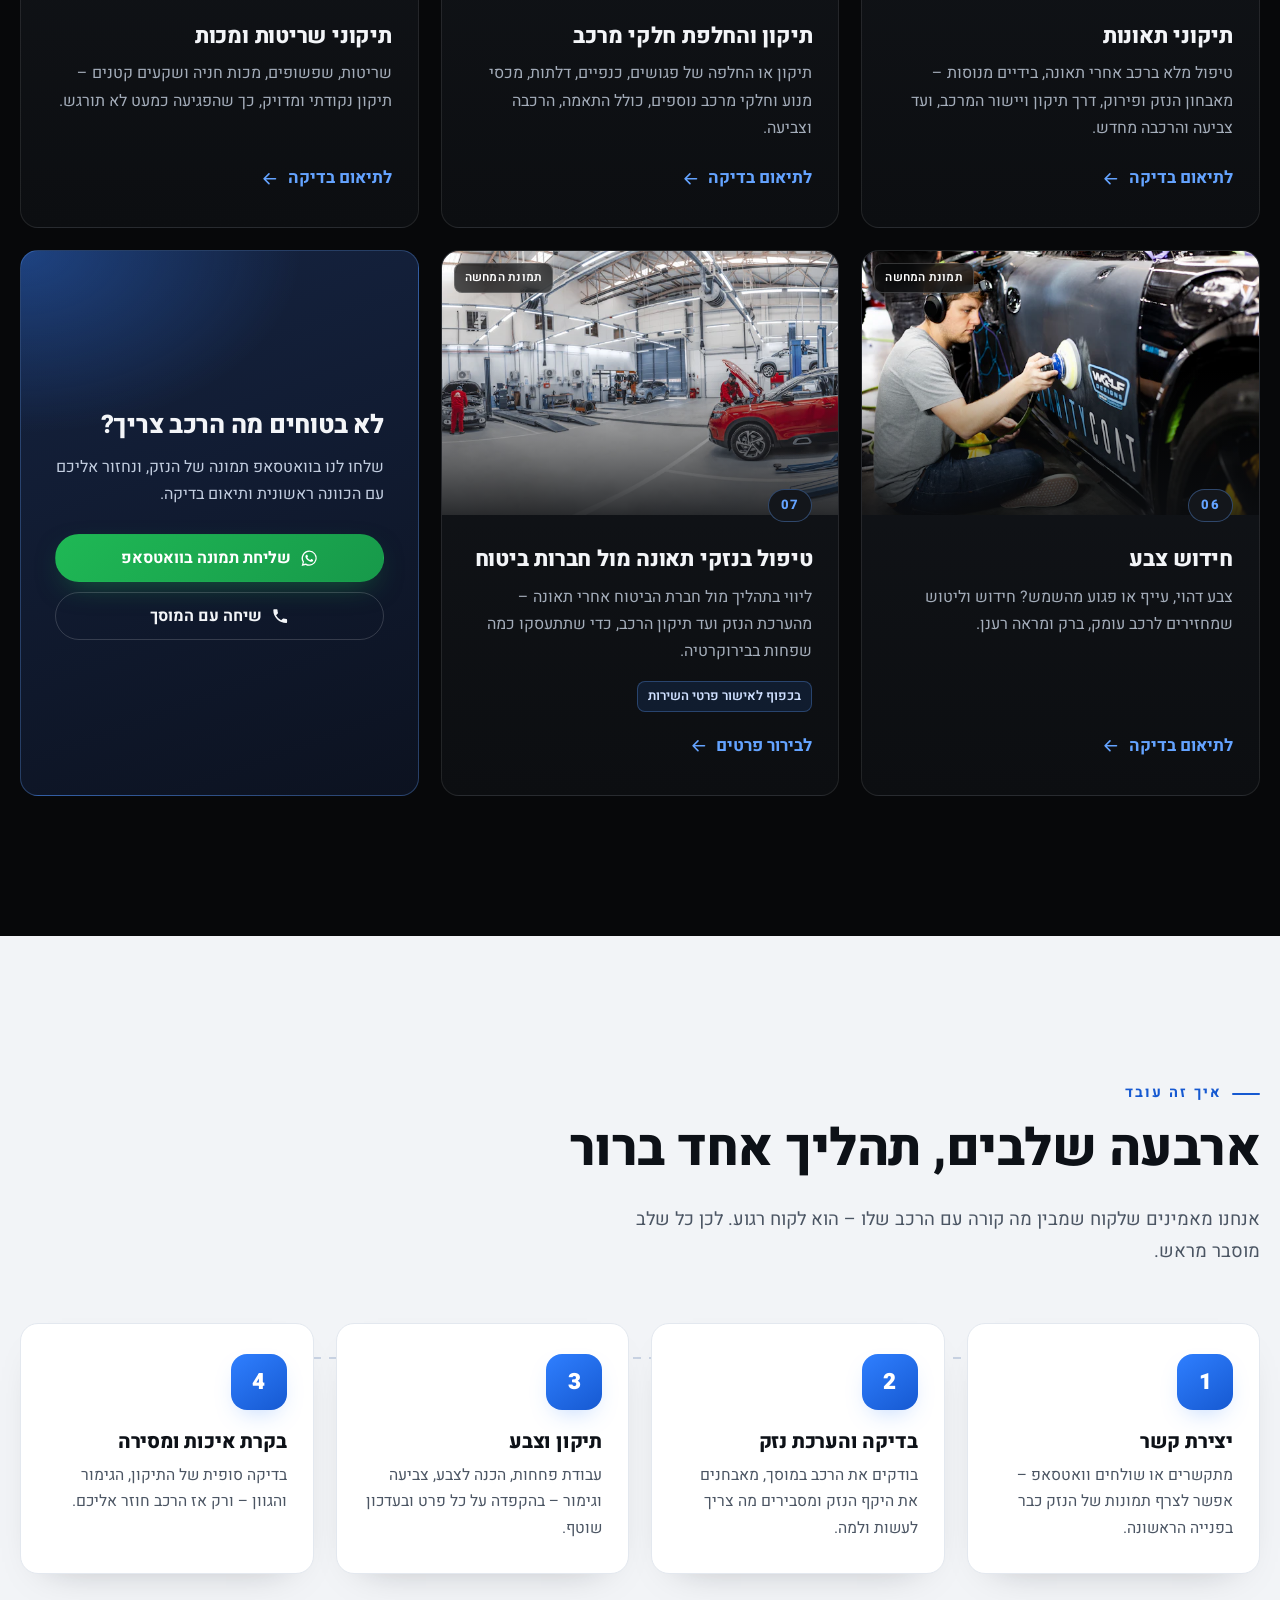
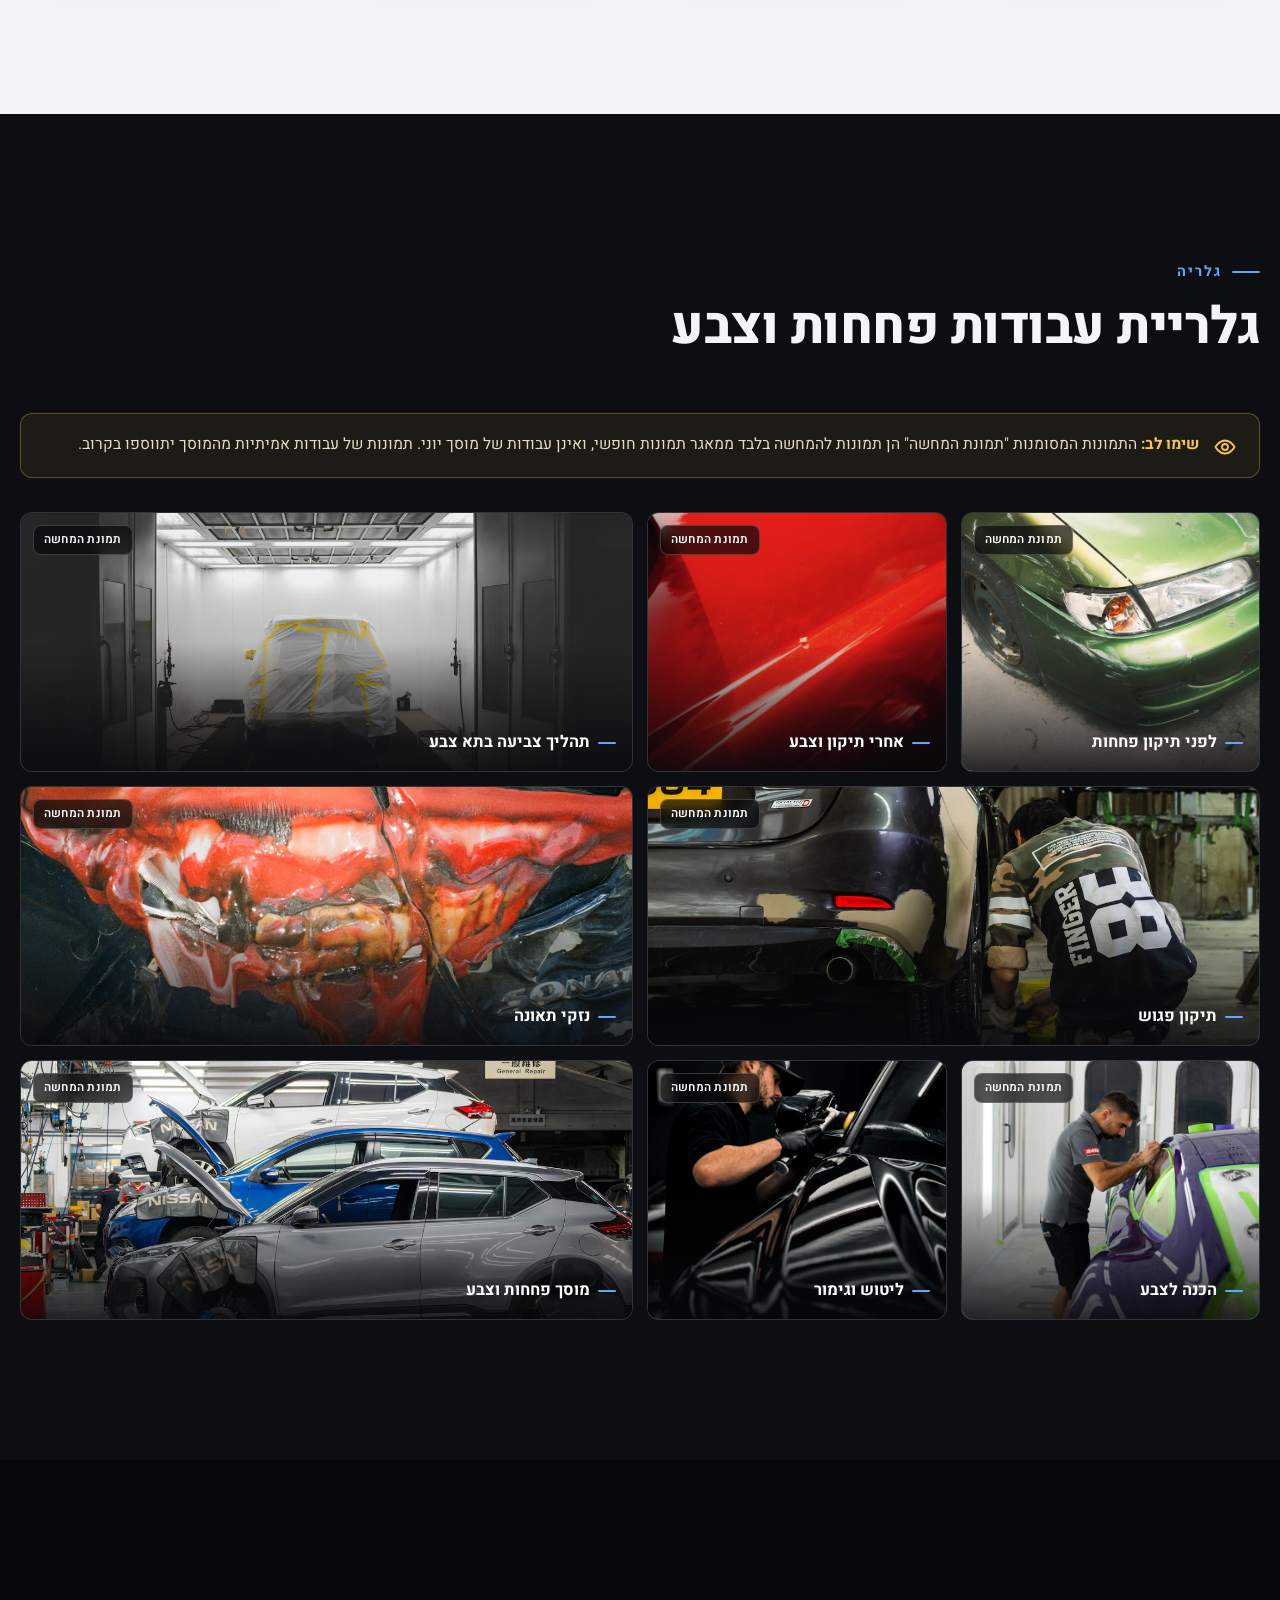
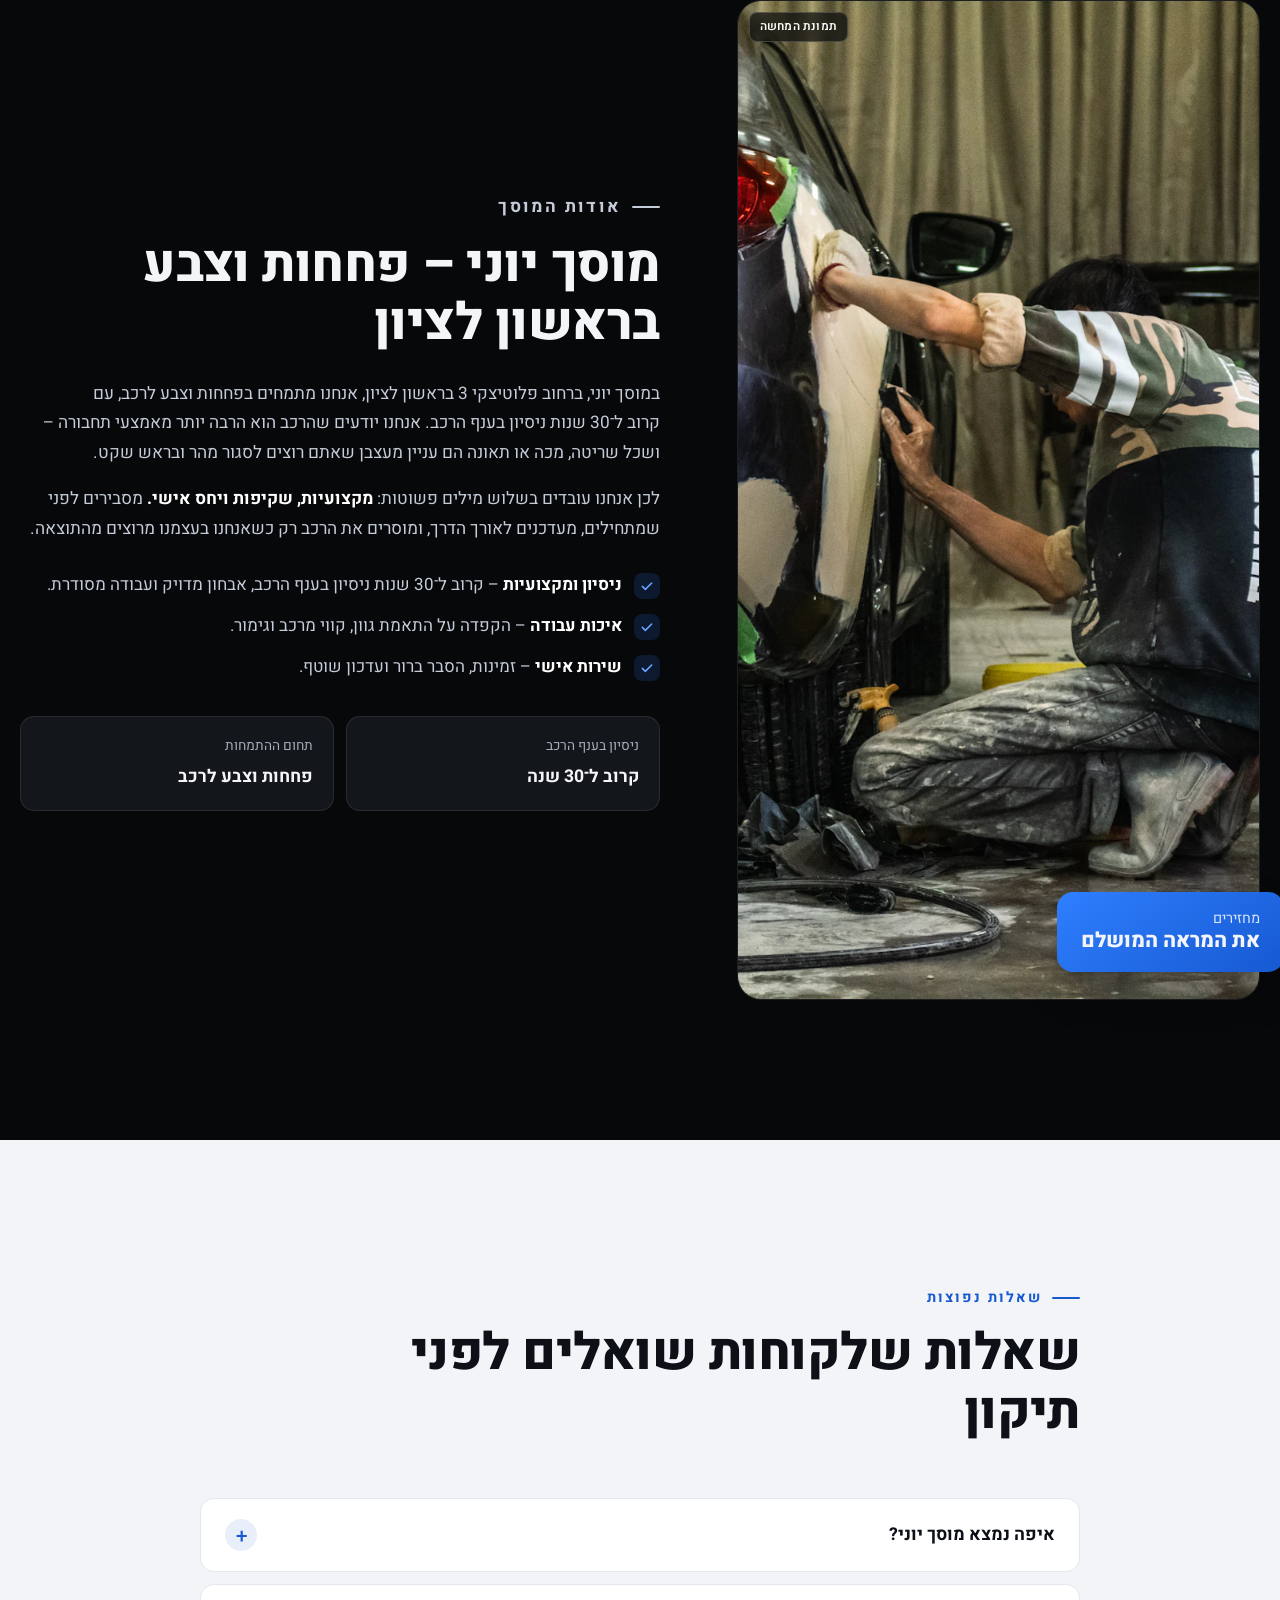
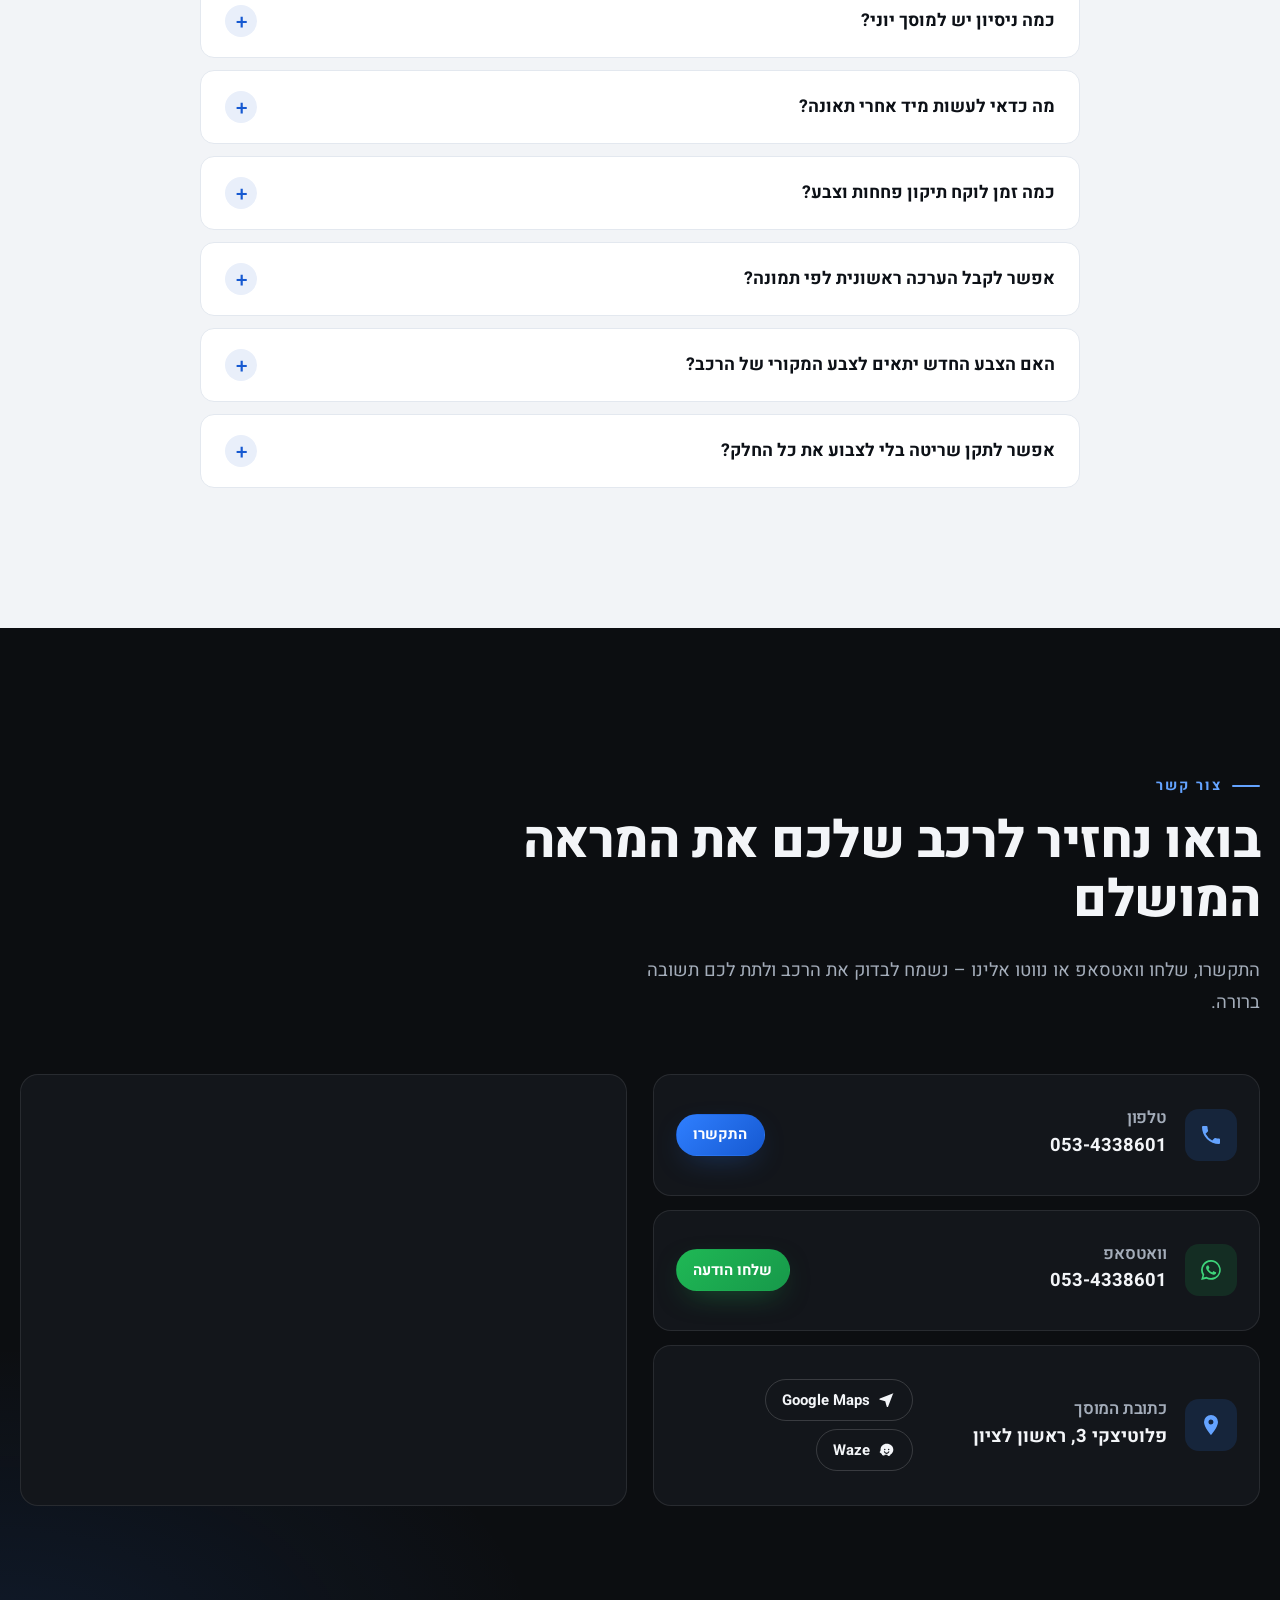
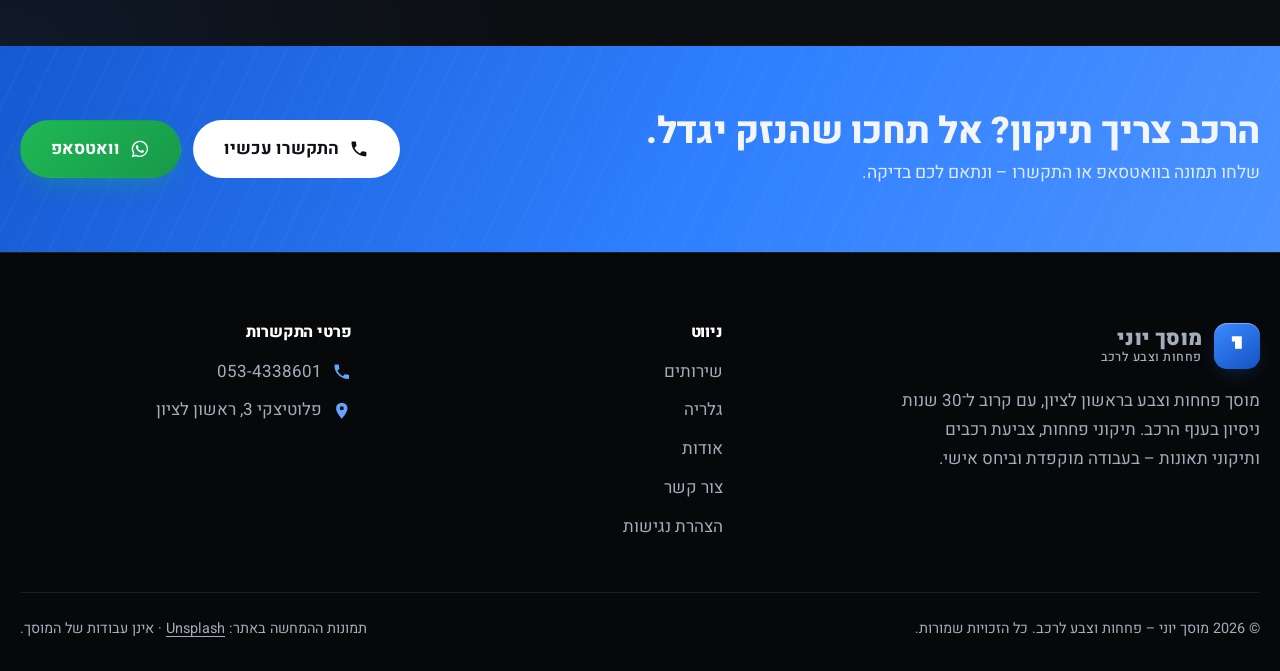
==== commit 796b9954: "Feature ~30 years of automotive experience across site and SEO Hero headline, new experience section" ====
--- a/index.html
+++ b/index.html
@@ -3,9 +3,9 @@
 <head>
   <meta charset="utf-8">
   <meta name="viewport" content="width=device-width, initial-scale=1, viewport-fit=cover">
-  <title>מוסך יוני – פחחות וצבע לרכב בראשון לציון | פלוטיצקי 3</title>
-  <meta name="description" content="מוסך יוני – מוסך פחחות וצבע בראשון לציון, ברחוב פלוטיצקי 3. תיקוני פחחות, צביעת רכבים, תיקוני תאונות, תיקון שריטות ומכות וחידוש צבע. התקשרו 053-4338601 או שלחו וואטסאפ.">
-  <meta name="keywords" content="מוסך יוני, מוסך יוני ראשון לציון, פחחות וצבע ראשון לציון, מוסך פחחות ראשון לציון, מוסך צבע ראשון לציון, פחחות ראשון לציון, צביעת רכב ראשון לציון, תיקון תאונות ראשון לציון, פלוטיצקי 3 ראשון לציון, פחחות וצבע, מוסך פחחות, צביעת רכב, תיקון פגוש, תיקון שריטות ברכב, תיקון מכות ברכב, חידוש צבע לרכב, החלפת חלקי מרכב">
+  <title>מוסך יוני – פחחות וצבע ראשון לציון | קרוב ל־30 שנות ניסיון</title>
+  <meta name="description" content="מוסך יוני – פחחות וצבע בראשון לציון, עם קרוב ל־30 שנות ניסיון בענף הרכב. תיקוני פחחות, צביעת רכבים, תיקוני תאונות, תיקון שריטות ומכות וחידוש צבע. פלוטיצקי 3, ראשון לציון · 053-4338601.">
+  <meta name="keywords" content="מוסך יוני, מוסך יוני ראשון לציון, מוסך יוני קרוב ל-30 שנות ניסיון, מוסך פחחות מנוסה ראשון לציון, פחחות וצבע עם ניסיון, ניסיון בענף הרכב, פחחות וצבע ראשון לציון, מוסך פחחות ראשון לציון, מוסך צבע ראשון לציון, פחחות ראשון לציון, צביעת רכב ראשון לציון, תיקון תאונות ראשון לציון, פלוטיצקי 3 ראשון לציון, פחחות וצבע, מוסך פחחות, צביעת רכב, תיקון פגוש, תיקון שריטות ברכב, תיקון מכות ברכב, חידוש צבע לרכב, החלפת חלקי מרכב">
   <meta name="robots" content="index, follow, max-image-preview:large">
   <meta name="theme-color" content="#07080a">
   <meta name="geo.region" content="IL">
@@ -16,8 +16,8 @@
   <meta property="og:type" content="website">
   <meta property="og:locale" content="he_IL">
   <meta property="og:site_name" content="מוסך יוני – פחחות וצבע לרכב">
-  <meta property="og:title" content="מוסך יוני – פחחות וצבע לרכב בראשון לציון">
-  <meta property="og:description" content="מחזירים לרכב שלכם את המראה המושלם. תיקוני פחחות, צביעה ותיקוני תאונות – פלוטיצקי 3, ראשון לציון.">
+  <meta property="og:title" content="מוסך יוני – קרוב ל־30 שנות ניסיון בענף הרכב">
+  <meta property="og:description" content="מקצועיות, ניסיון ושירות אישי בפחחות וצבע לרכב בראשון לציון. פלוטיצקי 3, ראשון לציון.">
   <meta property="og:url" content="https://orin1607-ctrl.github.io/mosach-yoni/">
   <meta property="og:image" content="https://orin1607-ctrl.github.io/mosach-yoni/images/og-image.jpg">
   <meta property="og:image:width" content="1200">
@@ -32,7 +32,8 @@
     "@id": "https://orin1607-ctrl.github.io/mosach-yoni/#business",
     "name": "מוסך יוני – פחחות וצבע לרכב",
     "alternateName": ["מוסך יוני", "מוסך יוני ראשון לציון"],
-    "description": "מוסך פחחות וצבע בראשון לציון: תיקוני פחחות, צביעת רכבים, תיקוני תאונות, תיקון והחלפת חלקי מרכב, תיקון שריטות ומכות וחידוש צבע.",
+    "slogan": "מקצועיות, ניסיון ושירות אישי בפחחות וצבע לרכב בראשון לציון",
+    "description": "מוסך פחחות וצבע בראשון לציון, עם קרוב ל־30 שנות ניסיון בענף הרכב: תיקוני פחחות, צביעת רכבים, תיקוני תאונות, תיקון והחלפת חלקי מרכב, תיקון שריטות ומכות וחידוש צבע.",
     "url": "https://orin1607-ctrl.github.io/mosach-yoni/",
     "telephone": "+972534338601",
     "image": "https://orin1607-ctrl.github.io/mosach-yoni/images/og-image.jpg",
@@ -58,7 +59,7 @@
                      images/hero/hero-1920.webp 1920w,
                      images/hero/hero-2560.webp 2560w"
         imagesizes="100vw" fetchpriority="high">
-  <link rel="stylesheet" href="assets/css/style.css?v=3">
+  <link rel="stylesheet" href="assets/css/style.css?v=4">
 </head>
 <body>
 
@@ -76,6 +77,7 @@
   <symbol id="i-drop" viewBox="0 0 24 24"><path fill="none" stroke="currentColor" stroke-width="1.8" stroke-linejoin="round" d="M12 3.5s-6 6.6-6 11a6 6 0 0 0 12 0c0-4.4-6-11-6-11z"/></symbol>
   <symbol id="i-user" viewBox="0 0 24 24"><circle cx="12" cy="8" r="4" fill="none" stroke="currentColor" stroke-width="1.8"/><path fill="none" stroke="currentColor" stroke-width="1.8" stroke-linecap="round" d="M4.5 20.5a7.5 7.5 0 0 1 15 0"/></symbol>
   <symbol id="i-eye" viewBox="0 0 24 24"><path fill="none" stroke="currentColor" stroke-width="1.8" d="M2.5 12S6 5.5 12 5.5 21.5 12 21.5 12 18 18.5 12 18.5 2.5 12 2.5 12z"/><circle cx="12" cy="12" r="3" fill="none" stroke="currentColor" stroke-width="1.8"/></symbol>
+  <symbol id="i-award" viewBox="0 0 24 24"><circle cx="12" cy="9" r="6" fill="none" stroke="currentColor" stroke-width="1.8"/><path fill="none" stroke="currentColor" stroke-width="1.8" stroke-linejoin="round" d="M8.6 13.9 7 22l5-3 5 3-1.6-8.1"/></symbol>
   <symbol id="i-close" viewBox="0 0 24 24"><path fill="none" stroke="currentColor" stroke-width="2" stroke-linecap="round" d="M6 6l12 12M18 6 6 18"/></symbol>
   <symbol id="i-chev" viewBox="0 0 24 24"><path fill="none" stroke="currentColor" stroke-width="2" stroke-linecap="round" stroke-linejoin="round" d="m15 6-6 6 6 6"/></symbol>
   <symbol id="i-waze" viewBox="0 0 24 24"><path fill="currentColor" d="M12.2 2.5c-4.9 0-8.6 3.6-8.6 8.2 0 1.2-.3 2.2-1.1 2.9-.3.3-.2.8.2 1 1 .5 2 1.3 2.6 2.4a2.3 2.3 0 0 0 4.3.9h3.4a2.3 2.3 0 0 0 4.5-.3c2.4-1.4 4-4 4-6.9 0-4.6-4-8.2-9.3-8.2zM9.5 9.5a1 1 0 1 1 0 2 1 1 0 0 1 0-2zm5.5 0a1 1 0 1 1 0 2 1 1 0 0 1 0-2zm-5.9 3.6c.4 0 .7.2.8.5.4.9 1.2 1.4 2.2 1.4s1.8-.5 2.2-1.4a.85.85 0 0 1 1.6.6 4 4 0 0 1-3.8 2.5 4 4 0 0 1-3.8-2.5.85.85 0 0 1 .8-1.1z"/></symbol>
@@ -134,13 +136,13 @@
     <div class="hero-lines" aria-hidden="true"></div>
 
     <div class="container hero-content">
-      <p class="eyebrow reveal"><span class="dot" aria-hidden="true"></span><span>מוסך פחחות וצבע<span data-bind="cityPhrase"> בראשון לציון</span></span></p>
+      <p class="eyebrow reveal"><span class="dot" aria-hidden="true"></span><span>פחחות וצבע ראשון לציון</span></p>
       <h1 id="hero-title" class="reveal">
         <span class="h1-brand">מוסך יוני</span>
-        <span class="h1-sub">פחחות וצבע לרכב</span>
+        <span class="h1-sub">קרוב ל־<em>30</em> שנות ניסיון בענף הרכב</span>
       </h1>
-      <p class="hero-lead reveal">מחזירים לרכב שלכם את המראה המושלם.</p>
-      <p class="hero-text reveal">תיקוני פחחות, צביעה ותיקוני תאונות בעבודה מוקפדת, בשקיפות מלאה וביחס אישי – מהבדיקה הראשונה ועד שהרכב חוזר אליכם מבריק.</p>
+      <p class="hero-lead reveal">מקצועיות, ניסיון ושירות אישי בפחחות וצבע לרכב בראשון לציון.</p>
+      <p class="hero-text reveal">מחזירים לרכב שלכם את המראה המושלם – תיקוני פחחות, צביעה ותיקוני תאונות בעבודה מוקפדת וביחס אישי, מהבדיקה הראשונה ועד שהרכב חוזר אליכם מבריק.</p>
 
       <div class="hero-ctas reveal">
         <a class="btn btn-primary btn-lg" data-action="call" data-track="call_hero">
@@ -159,10 +161,44 @@
 
     <div class="hero-strip">
       <div class="container strip-grid">
-        <div class="strip-item"><svg class="ico" aria-hidden="true"><use href="#i-eye"/></svg><span><strong>בדיקה מקצועית</strong>הערכת נזק לפני כל עבודה</span></div>
+        <div class="strip-item"><svg class="ico" aria-hidden="true"><use href="#i-award"/></svg><span><strong>קרוב ל־30 שנות ניסיון</strong>בענף הרכב</span></div>
         <div class="strip-item"><svg class="ico" aria-hidden="true"><use href="#i-drop"/></svg><span><strong>צבע וגימור</strong>הקפדה על התאמת גוון וגימור</span></div>
         <div class="strip-item"><svg class="ico" aria-hidden="true"><use href="#i-user"/></svg><span><strong>יחס אישי</strong>עדכונים ושקיפות לאורך הדרך</span></div>
         <div class="strip-item"><svg class="ico" aria-hidden="true"><use href="#i-shield"/></svg><span><strong>אחרי תאונה?</strong>נלווה אתכם בתהליך</span></div>
+      </div>
+    </div>
+  </section>
+
+  <!-- ========== ניסיון ========== -->
+  <section class="section experience" id="experience" aria-labelledby="experience-title">
+    <div class="container exp-grid">
+      <div class="exp-figure reveal" aria-hidden="true">
+        <span class="exp-pre">קרוב ל־</span>
+        <span class="exp-num">30</span>
+        <span class="exp-post">שנות ניסיון<br>בענף הרכב</span>
+        <span class="exp-tag">התמחות בפחחות וצבע</span>
+      </div>
+
+      <div class="exp-content">
+        <p class="kicker reveal">הניסיון שלנו</p>
+        <h2 id="experience-title" class="reveal">קרוב ל־30 שנות ניסיון בענף הרכב – עם התמחות בפחחות וצבע</h2>
+        <p class="reveal">מאחורי מוסך יוני עומדים קרוב ל־30 שנות ניסיון בענף הרכב. הניסיון הזה, יחד עם ההתמחות שלנו בפחחות וצבע לרכב, מתבטא בכל שלב של העבודה: באבחון מדויק של הנזק, בבחירת דרך התיקון הנכונה, בהתאמת הגוון ובגימור הסופי.</p>
+        <p class="reveal">כשאתם מביאים את הרכב למוסך יוני בפלוטיצקי 3, ראשון לציון – הוא נמצא בידיים מנוסות.</p>
+
+        <ul class="exp-points">
+          <li class="reveal"><span class="exp-ico"><svg class="ico" aria-hidden="true"><use href="#i-award"/></svg></span><span><strong>ניסיון שמורגש בתוצאה</strong>ידע מעשי שנצבר לאורך קרוב ל־30 שנה בענף הרכב.</span></li>
+          <li class="reveal"><span class="exp-ico"><svg class="ico" aria-hidden="true"><use href="#i-drop"/></svg></span><span><strong>מתמחים בפחחות וצבע</strong>זה התחום שלנו: פחחות, צבע ותיקוני מרכב בלבד.</span></li>
+          <li class="reveal"><span class="exp-ico"><svg class="ico" aria-hidden="true"><use href="#i-shield"/></svg></span><span><strong>אמון ושירות אישי</strong>הסבר ברור לפני כל עבודה, עדכון לאורך הדרך ויחס אישי לכל לקוח.</span></li>
+        </ul>
+
+        <div class="exp-ctas reveal">
+          <a class="btn btn-primary" data-action="call" data-track="call_experience">
+            <svg class="ico" aria-hidden="true"><use href="#i-phone"/></svg> התקשרו עכשיו
+          </a>
+          <a class="btn btn-wa" data-action="whatsapp" data-track="whatsapp_experience">
+            <svg class="ico" aria-hidden="true"><use href="#i-wa"/></svg> שלחו וואטסאפ
+          </a>
+        </div>
       </div>
     </div>
   </section>
@@ -173,7 +209,7 @@
       <header class="section-head reveal">
         <p class="kicker">השירותים שלנו</p>
         <h2 id="services-title">שירותי פחחות וצבע לרכב – הכול במקום אחד</h2>
-        <p class="section-lead">פחחות וצבע בראשון לציון: משריטה קטנה ועד תיקון אחרי תאונה – כל רכב מקבל אבחון מדויק, תיקון מקצועי וגימור שמחזיר לו את המראה המקורי.</p>
+        <p class="section-lead">פחחות וצבע בראשון לציון, עם קרוב ל־30 שנות ניסיון בענף הרכב: משריטה קטנה ועד תיקון אחרי תאונה – כל רכב מקבל אבחון מדויק, תיקון מקצועי וגימור שמחזיר לו את המראה המקורי.</p>
       </header>
 
       <div class="services-grid">
@@ -190,7 +226,7 @@
           <div class="service-body">
             <span class="service-num">01</span>
             <h3>תיקוני פחחות לרכב</h3>
-            <p>יישור ושיקום חלקי פח שנפגעו – דלתות, כנפיים, מכסה מנוע ותא מטען – בעבודה מדויקת שמחזירה למרכב את הקווים המקוריים שלו.</p>
+            <p>יישור ושיקום חלקי פח שנפגעו – דלתות, כנפיים, מכסה מנוע ותא מטען – בעבודה מדויקת שמחזירה למרכב את הקווים המקוריים שלו, מתוך ניסיון של קרוב ל־30 שנה בענף הרכב.</p>
             <a class="service-link" data-action="whatsapp" data-wa-text="שלום, אשמח לפרטים על תיקון פחחות לרכב." data-track="whatsapp_service">לתיאום בדיקה <svg class="ico" aria-hidden="true"><use href="#i-arrow"/></svg></a>
           </div>
         </article>
@@ -226,7 +262,7 @@
           <div class="service-body">
             <span class="service-num">03</span>
             <h3>תיקוני תאונות</h3>
-            <p>טיפול מלא ברכב אחרי תאונה – מאבחון הנזק ופירוק, דרך תיקון ויישור המרכב, ועד צביעה והרכבה מחדש.</p>
+            <p>טיפול מלא ברכב אחרי תאונה, בידיים מנוסות – מאבחון הנזק ופירוק, דרך תיקון ויישור המרכב, ועד צביעה והרכבה מחדש.</p>
             <a class="service-link" data-action="whatsapp" data-wa-text="שלום, הרכב שלי עבר תאונה ואשמח לתאם בדיקה." data-track="whatsapp_service">לתיאום בדיקה <svg class="ico" aria-hidden="true"><use href="#i-arrow"/></svg></a>
           </div>
         </article>
@@ -394,11 +430,11 @@
       <div class="about-content">
         <p class="kicker reveal">אודות המוסך</p>
         <h2 id="about-title" class="reveal">מוסך יוני – פחחות וצבע בראשון לציון</h2>
-        <p class="reveal">במוסך יוני, ברחוב פלוטיצקי 3 בראשון לציון, אנחנו מתמחים בפחחות וצבע לרכב. אנחנו יודעים שהרכב הוא הרבה יותר מאמצעי תחבורה – ושכל שריטה, מכה או תאונה הם עניין מעצבן שאתם רוצים לסגור מהר ובראש שקט.</p>
+        <p class="reveal">במוסך יוני, ברחוב פלוטיצקי 3 בראשון לציון, אנחנו מתמחים בפחחות וצבע לרכב, עם קרוב ל־30 שנות ניסיון בענף הרכב. אנחנו יודעים שהרכב הוא הרבה יותר מאמצעי תחבורה – ושכל שריטה, מכה או תאונה הם עניין מעצבן שאתם רוצים לסגור מהר ובראש שקט.</p>
         <p class="reveal">לכן אנחנו עובדים בשלוש מילים פשוטות: <strong>מקצועיות, שקיפות ויחס אישי.</strong> מסבירים לפני שמתחילים, מעדכנים לאורך הדרך, ומוסרים את הרכב רק כשאנחנו בעצמנו מרוצים מהתוצאה.</p>
 
         <ul class="values reveal">
-          <li><svg class="ico" aria-hidden="true"><use href="#i-check"/></svg><span><strong>מקצועיות</strong> – אבחון מדויק ועבודה לפי שיטות עבודה מסודרות.</span></li>
+          <li><svg class="ico" aria-hidden="true"><use href="#i-check"/></svg><span><strong>ניסיון ומקצועיות</strong> – קרוב ל־30 שנות ניסיון בענף הרכב, אבחון מדויק ועבודה מסודרת.</span></li>
           <li><svg class="ico" aria-hidden="true"><use href="#i-check"/></svg><span><strong>איכות עבודה</strong> – הקפדה על התאמת גוון, קווי מרכב וגימור.</span></li>
           <li><svg class="ico" aria-hidden="true"><use href="#i-check"/></svg><span><strong>שירות אישי</strong> – זמינות, הסבר ברור ועדכון שוטף.</span></li>
         </ul>
@@ -420,6 +456,10 @@
         <details class="reveal">
           <summary>איפה נמצא מוסך יוני?</summary>
           <p>מוסך יוני נמצא ברחוב פלוטיצקי 3 בראשון לציון. אפשר לנווט אלינו ישירות ב-Google Maps או ב-Waze דרך כפתורי הניווט באתר, או להתקשר למספר 053-4338601.</p>
+        </details>
+        <details class="reveal">
+          <summary>כמה ניסיון יש למוסך יוני?</summary>
+          <p>מאחורי מוסך יוני עומדים קרוב ל־30 שנות ניסיון בענף הרכב, עם התמחות בפחחות וצבע. אנחנו עוסקים בפחחות וצבע בלבד: תיקוני פחחות, צביעת רכבים, תיקוני תאונות, תיקון והחלפת חלקי מרכב, תיקון שריטות ומכות וחידוש צבע.</p>
         </details>
         <details class="reveal">
           <summary>מה כדאי לעשות מיד אחרי תאונה?</summary>
@@ -546,7 +586,7 @@
         <span class="brand-mark" aria-hidden="true">י</span>
         <span class="brand-text"><strong>מוסך יוני</strong><small>פחחות וצבע לרכב</small></span>
       </a>
-      <p>מוסך פחחות וצבע בראשון לציון: תיקוני פחחות, צביעת רכבים ותיקוני תאונות – בעבודה מוקפדת וביחס אישי.</p>
+      <p>מוסך פחחות וצבע בראשון לציון, עם קרוב ל־30 שנות ניסיון בענף הרכב. תיקוני פחחות, צביעת רכבים ותיקוני תאונות – בעבודה מוקפדת וביחס אישי.</p>
     </div>
     <nav aria-label="קישורים בתחתית">
       <h3>ניווט</h3>
@@ -595,7 +635,7 @@
   <button class="lb-btn lb-next" type="button" aria-label="התמונה הבאה"><svg class="ico" aria-hidden="true"><use href="#i-chev"/></svg></button>
 </div>
 
-<script src="site-config.js?v=3"></script>
-<script src="assets/js/main.js?v=3" defer></script>
+<script src="site-config.js?v=4"></script>
+<script src="assets/js/main.js?v=4" defer></script>
 </body>
 </html>
--- a/assets/css/style.css
+++ b/assets/css/style.css
@@ -196,6 +196,7 @@
   background: linear-gradient(90deg, transparent, var(--blue) 40%, var(--blue-2));
 }
 .hero-lead { font-size: clamp(1.25rem, 2.2vw, 1.6rem); font-weight: 600; color: #fff; margin-bottom: 10px; }
+.hero-content > .hero-lead { max-width: 740px; }
 .hero-text { color: #c4ccd8; font-size: 1.08rem; max-width: 560px; margin-bottom: 34px; }
 .hero-ctas { display: flex; flex-wrap: wrap; gap: 12px; max-width: none !important; }
 
@@ -223,6 +224,12 @@
 .strip-item .ico { width: 30px; height: 30px; color: var(--blue-2); }
 .strip-item strong { display: block; color: #fff; font-size: 1rem; margin-bottom: 2px; }
 
+.h1-sub em {
+  font-style: normal; font-weight: 900;
+  background: linear-gradient(180deg, #8fc0ff 0%, var(--blue) 100%);
+  -webkit-background-clip: text; background-clip: text; color: transparent;
+}
+
 /* ---------- Sections ---------- */
 .section { padding: clamp(80px, 11vw, 140px) 0; position: relative; }
 .section-head { max-width: 760px; margin-bottom: 56px; }
@@ -238,6 +245,54 @@
 .light .section-lead, .light p { color: var(--ink-muted); }
 .light h2, .light h3 { color: var(--ink-text); }
 .light .kicker { color: var(--blue-deep); }
+
+/* ---------- Experience ---------- */
+.experience {
+  background:
+    radial-gradient(760px 420px at 88% 50%, rgba(47,127,255,.16), transparent 65%),
+    linear-gradient(180deg, var(--ink) 0%, var(--black) 100%);
+  border-bottom: 1px solid var(--line);
+  overflow: hidden;
+}
+.exp-grid { display: grid; grid-template-columns: .8fr 1.2fr; gap: clamp(40px, 6vw, 90px); align-items: center; }
+.exp-figure {
+  position: relative; isolation: isolate;
+  display: flex; flex-direction: column; align-items: center; justify-content: center; text-align: center;
+  aspect-ratio: 1 / 1; max-width: 440px; width: 100%; padding: 40px; border-radius: 32px;
+  background: linear-gradient(160deg, #142038 0%, #0b0f17 70%);
+  border: 1px solid rgba(100,163,255,.32);
+  box-shadow: 0 40px 80px -40px rgba(0,0,0,.9), inset 0 1px 0 rgba(255,255,255,.06);
+}
+.exp-figure::before {
+  content: ""; position: absolute; inset: 22px; z-index: -1; border-radius: 50%;
+  border: 1px dashed rgba(100,163,255,.28);
+  background: radial-gradient(circle, rgba(47,127,255,.22), transparent 62%);
+}
+.exp-pre { font-size: 1.5rem; font-weight: 700; color: #cfe0ff; }
+.exp-num {
+  font-size: clamp(7rem, 15vw, 11.5rem); font-weight: 900; line-height: .9; letter-spacing: -.04em;
+  background: linear-gradient(180deg, #ffffff 25%, var(--blue-2) 100%);
+  -webkit-background-clip: text; background-clip: text; color: transparent;
+}
+.exp-post { margin-top: 10px; font-size: 1.4rem; font-weight: 800; line-height: 1.3; color: #fff; }
+.exp-tag {
+  margin-top: 18px; padding: 6px 14px; border-radius: 999px; font-size: .88rem; font-weight: 700;
+  color: #dbe7ff; background: rgba(47,127,255,.16); border: 1px solid rgba(100,163,255,.35);
+}
+.exp-content h2 { font-size: clamp(1.9rem, 3.8vw, 2.9rem); }
+.exp-content > p { color: #c4ccd8; font-size: 1.1rem; }
+.exp-points { display: grid; gap: 14px; margin: 28px 0 32px; }
+.exp-points li {
+  display: flex; gap: 16px; align-items: flex-start; padding: 18px 20px;
+  border-radius: 16px; background: var(--graphite); border: 1px solid var(--line); color: var(--muted);
+}
+.exp-points strong { display: block; color: #fff; font-size: 1.08rem; margin-bottom: 2px; }
+.exp-ico {
+  display: grid; place-items: center; width: 46px; height: 46px; flex: none; border-radius: 13px;
+  background: rgba(47,127,255,.15); color: var(--blue-2);
+}
+.exp-ico .ico { width: 24px; height: 24px; }
+.exp-ctas { display: flex; flex-wrap: wrap; gap: 12px; }
 
 /* ---------- Services ---------- */
 .services { background: radial-gradient(1000px 500px at 100% 0%, rgba(47,127,255,.08), transparent 60%), var(--black); }
@@ -512,6 +567,8 @@
 
   .services-grid { grid-template-columns: repeat(2, 1fr); }
   .service-card.featured { grid-column: span 2; }
+  .exp-grid { grid-template-columns: 1fr; }
+  .exp-figure { margin-inline: auto; max-width: 380px; }
   .about-grid, .contact-grid { grid-template-columns: 1fr; }
   .about-media { max-width: 560px; }
   .about-badge { inset-inline-start: 16px; }
@@ -545,6 +602,9 @@
   .strip-item:first-child { padding-inline-start: 10px; }
 
   .section-head { margin-bottom: 38px; }
+  .exp-figure { aspect-ratio: auto; max-width: none; padding: 34px 20px 30px; }
+  .exp-figure::before { inset: 14px 40px; }
+  .exp-ctas .btn { flex: 1; }
   .services-grid { grid-template-columns: 1fr; }
   .service-card.featured { grid-column: auto; flex-direction: column; }
   .service-card.featured .service-media { min-height: 0; aspect-ratio: 3 / 2; flex: none; }
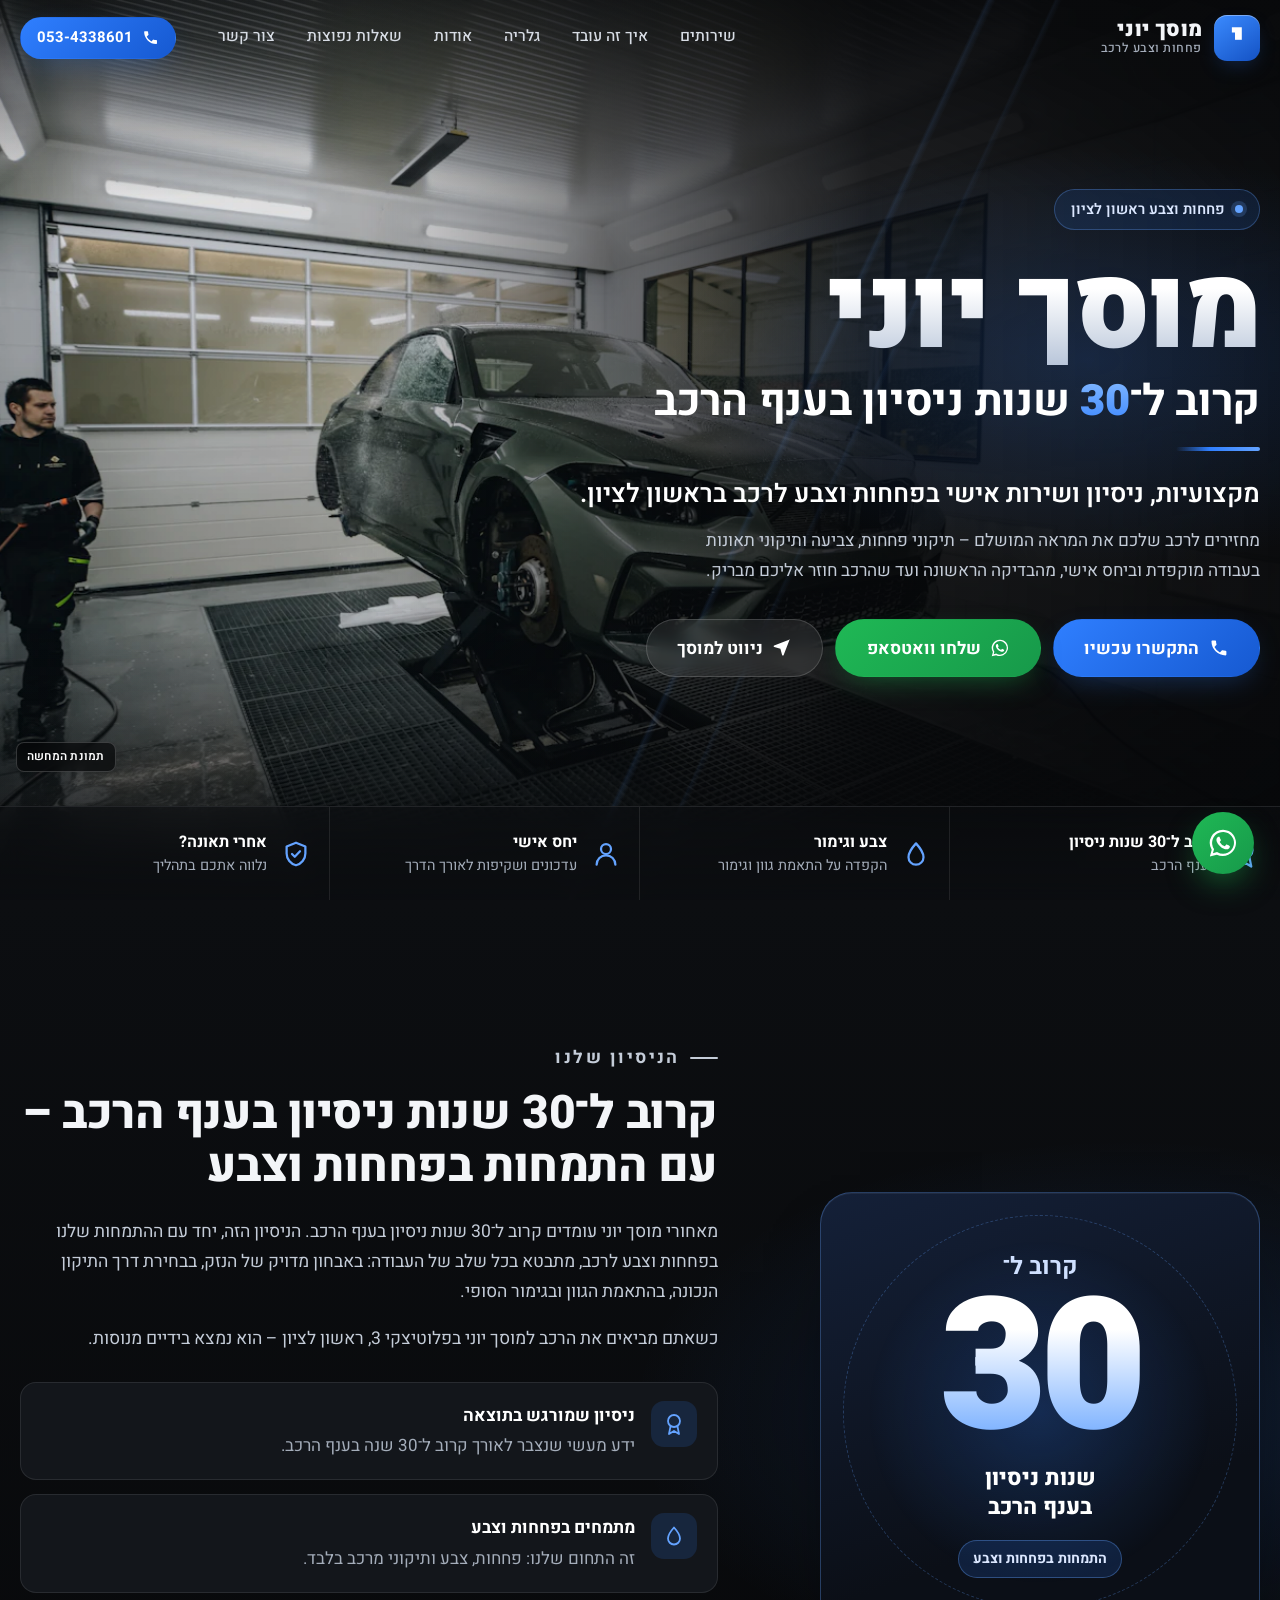
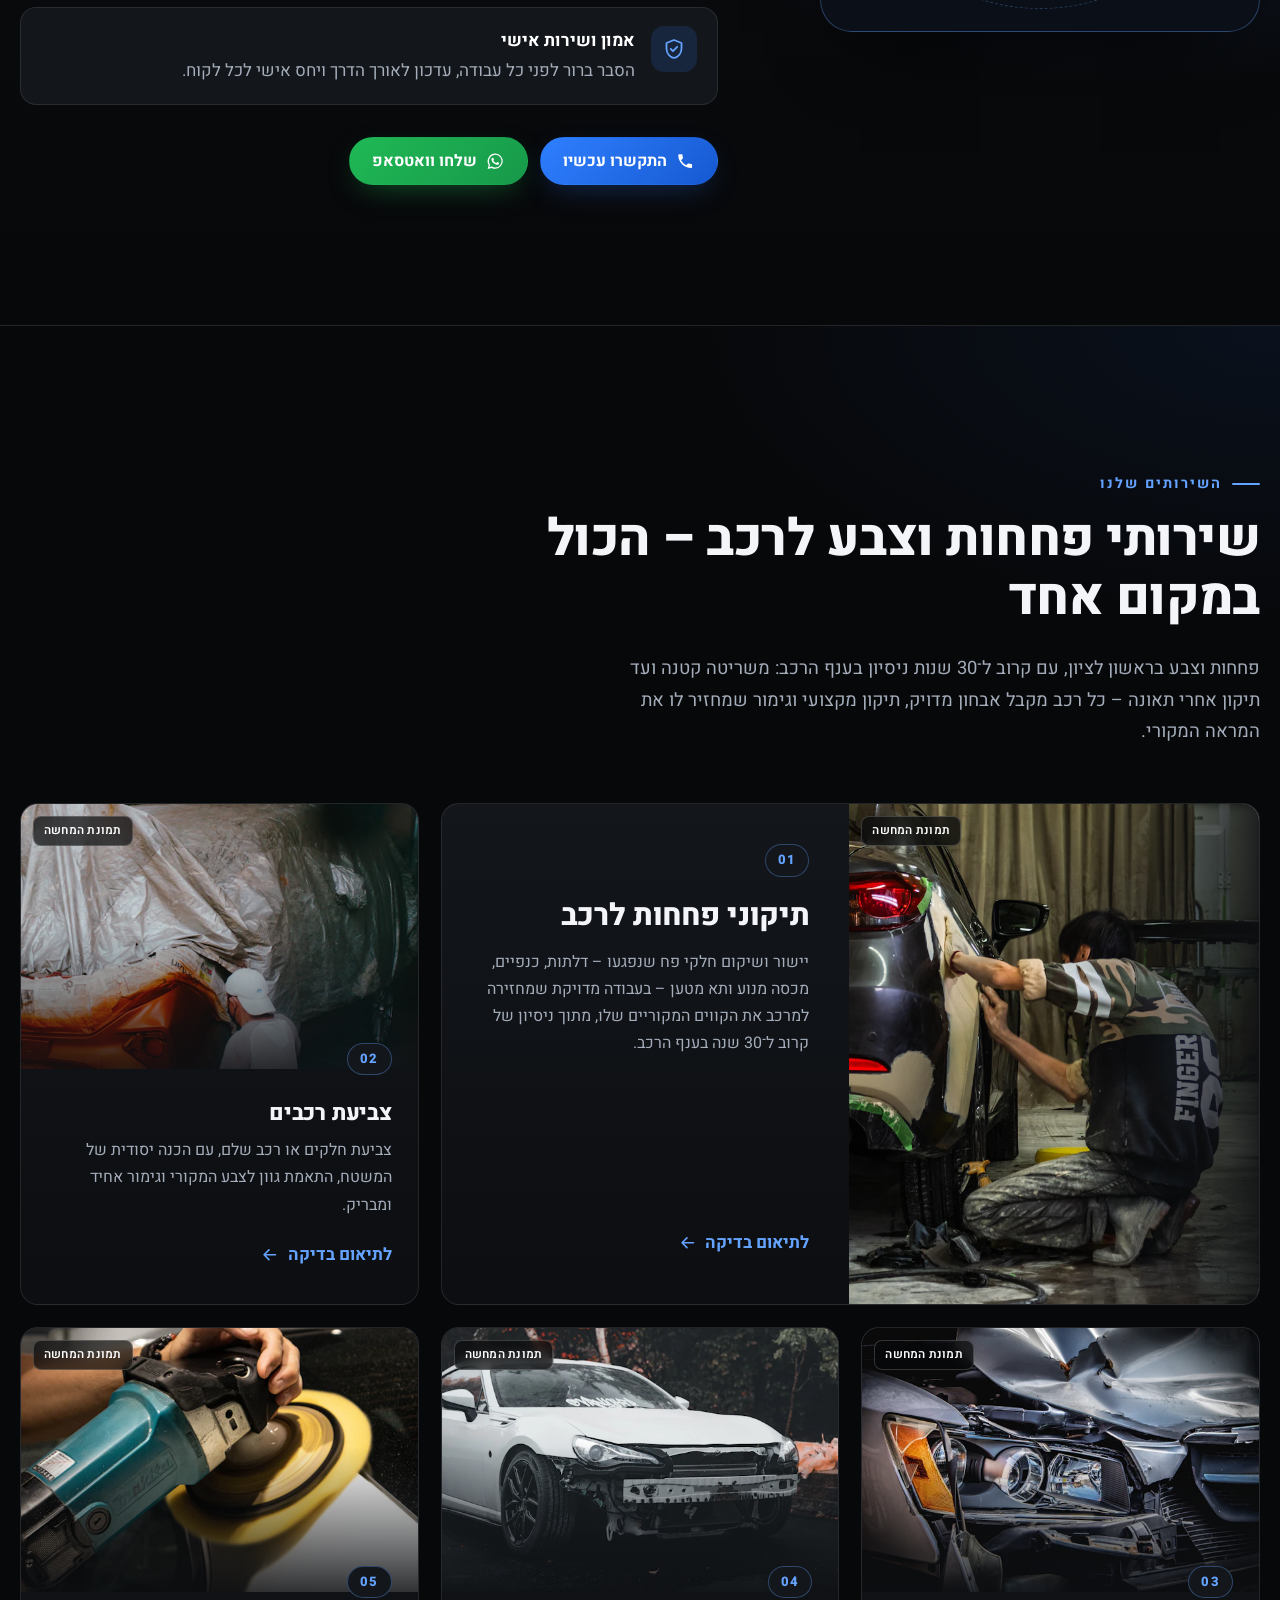
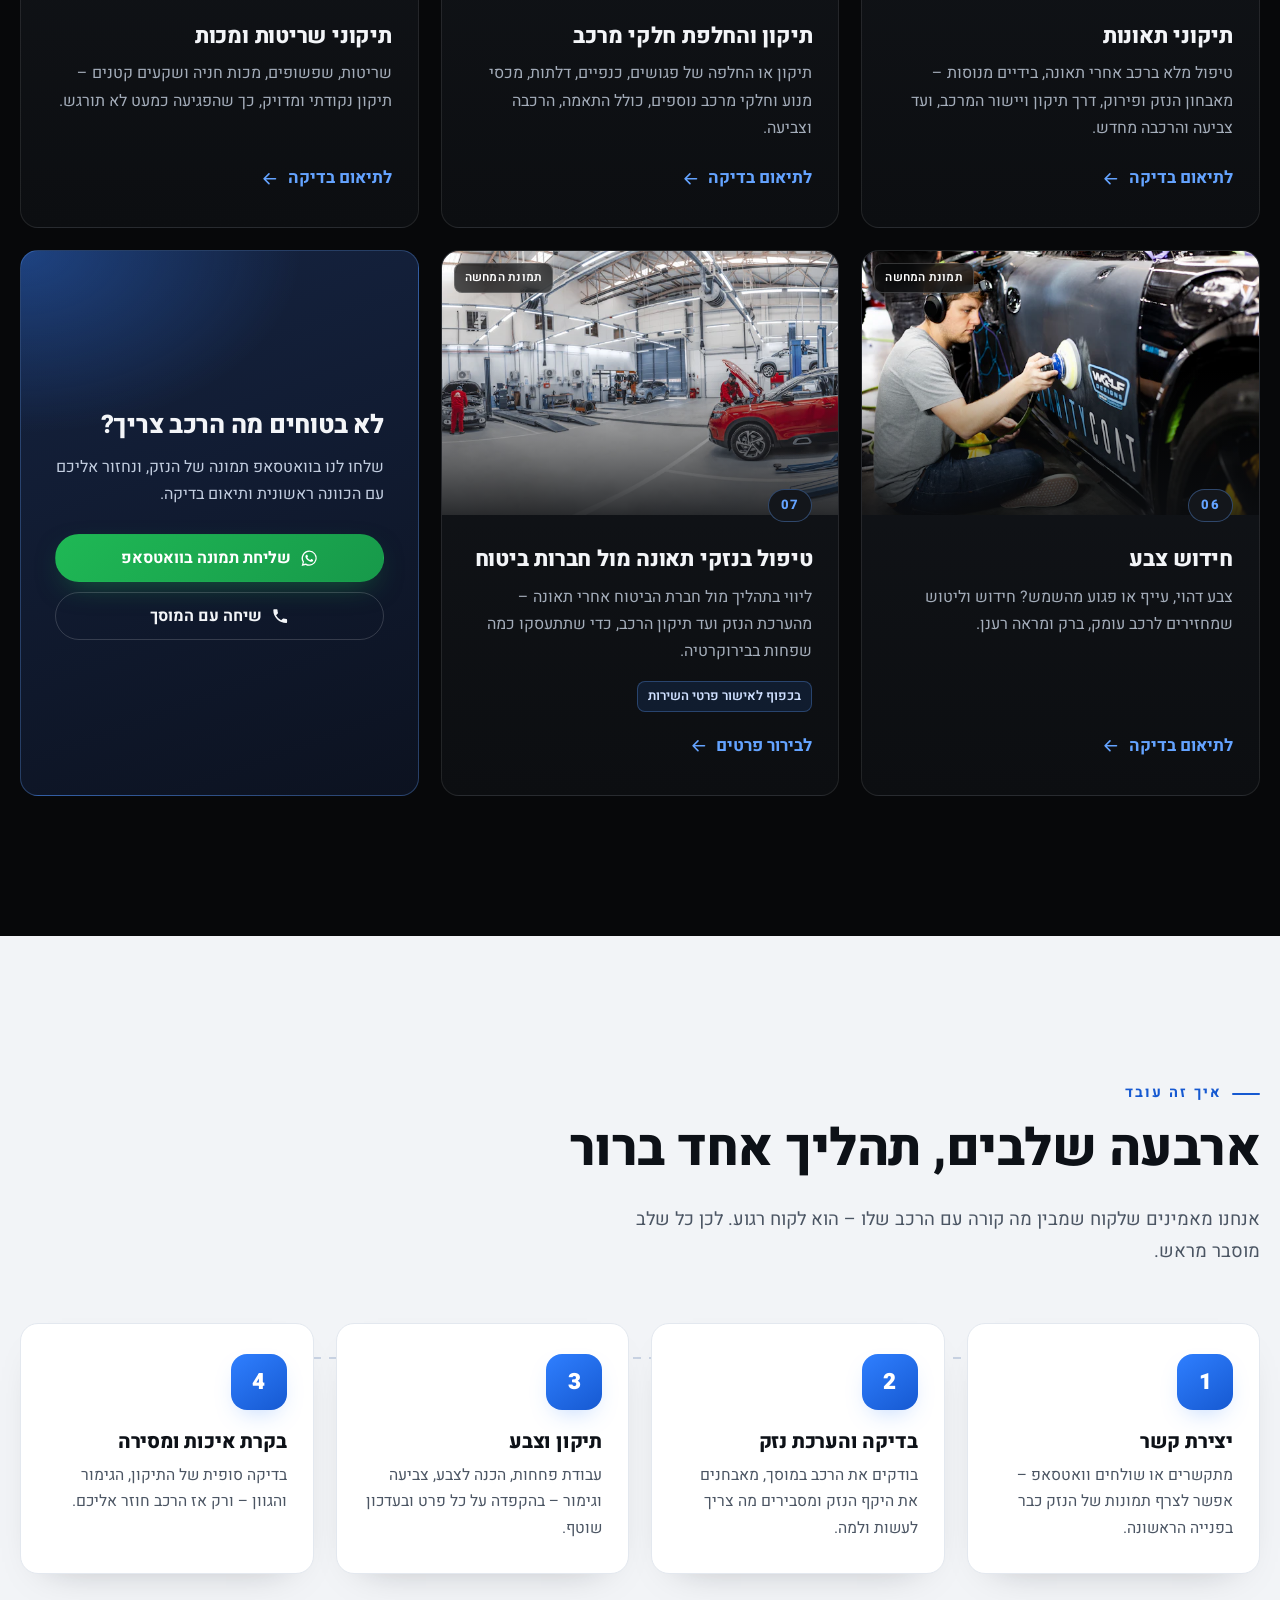
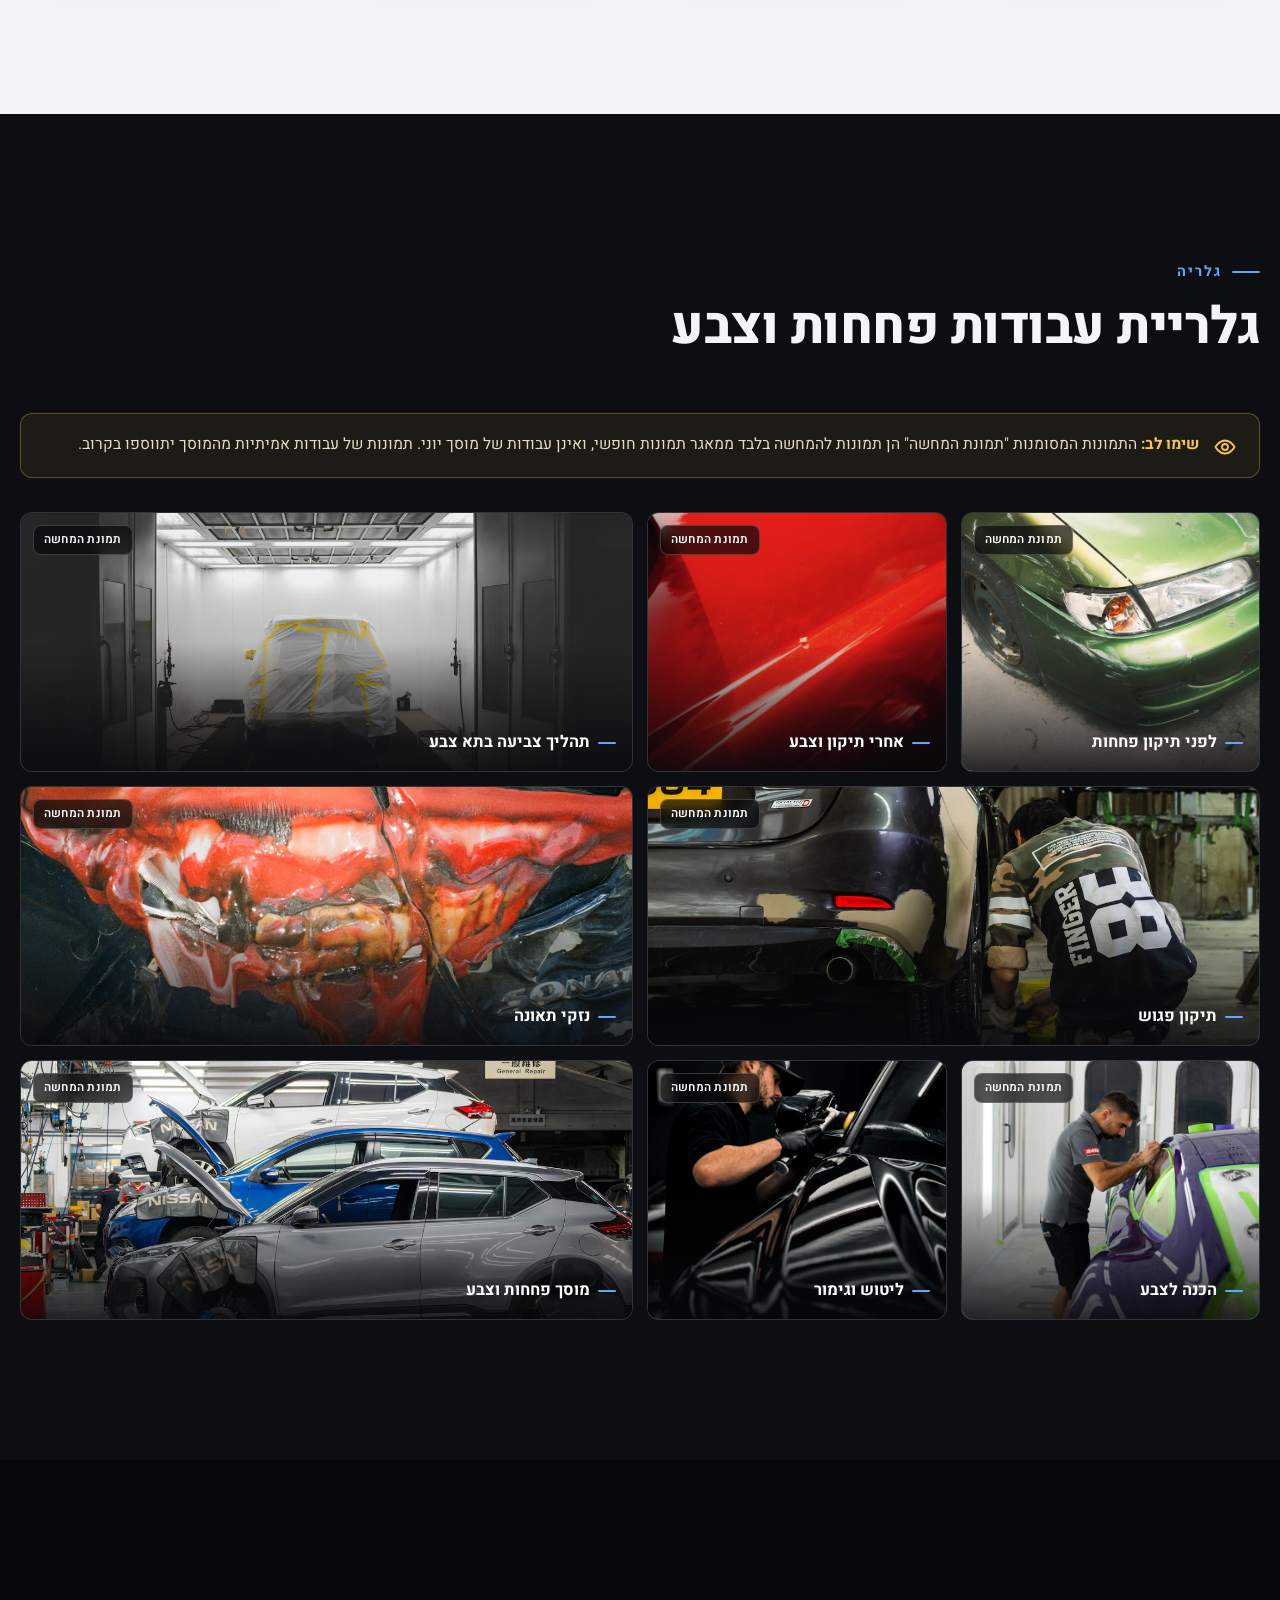
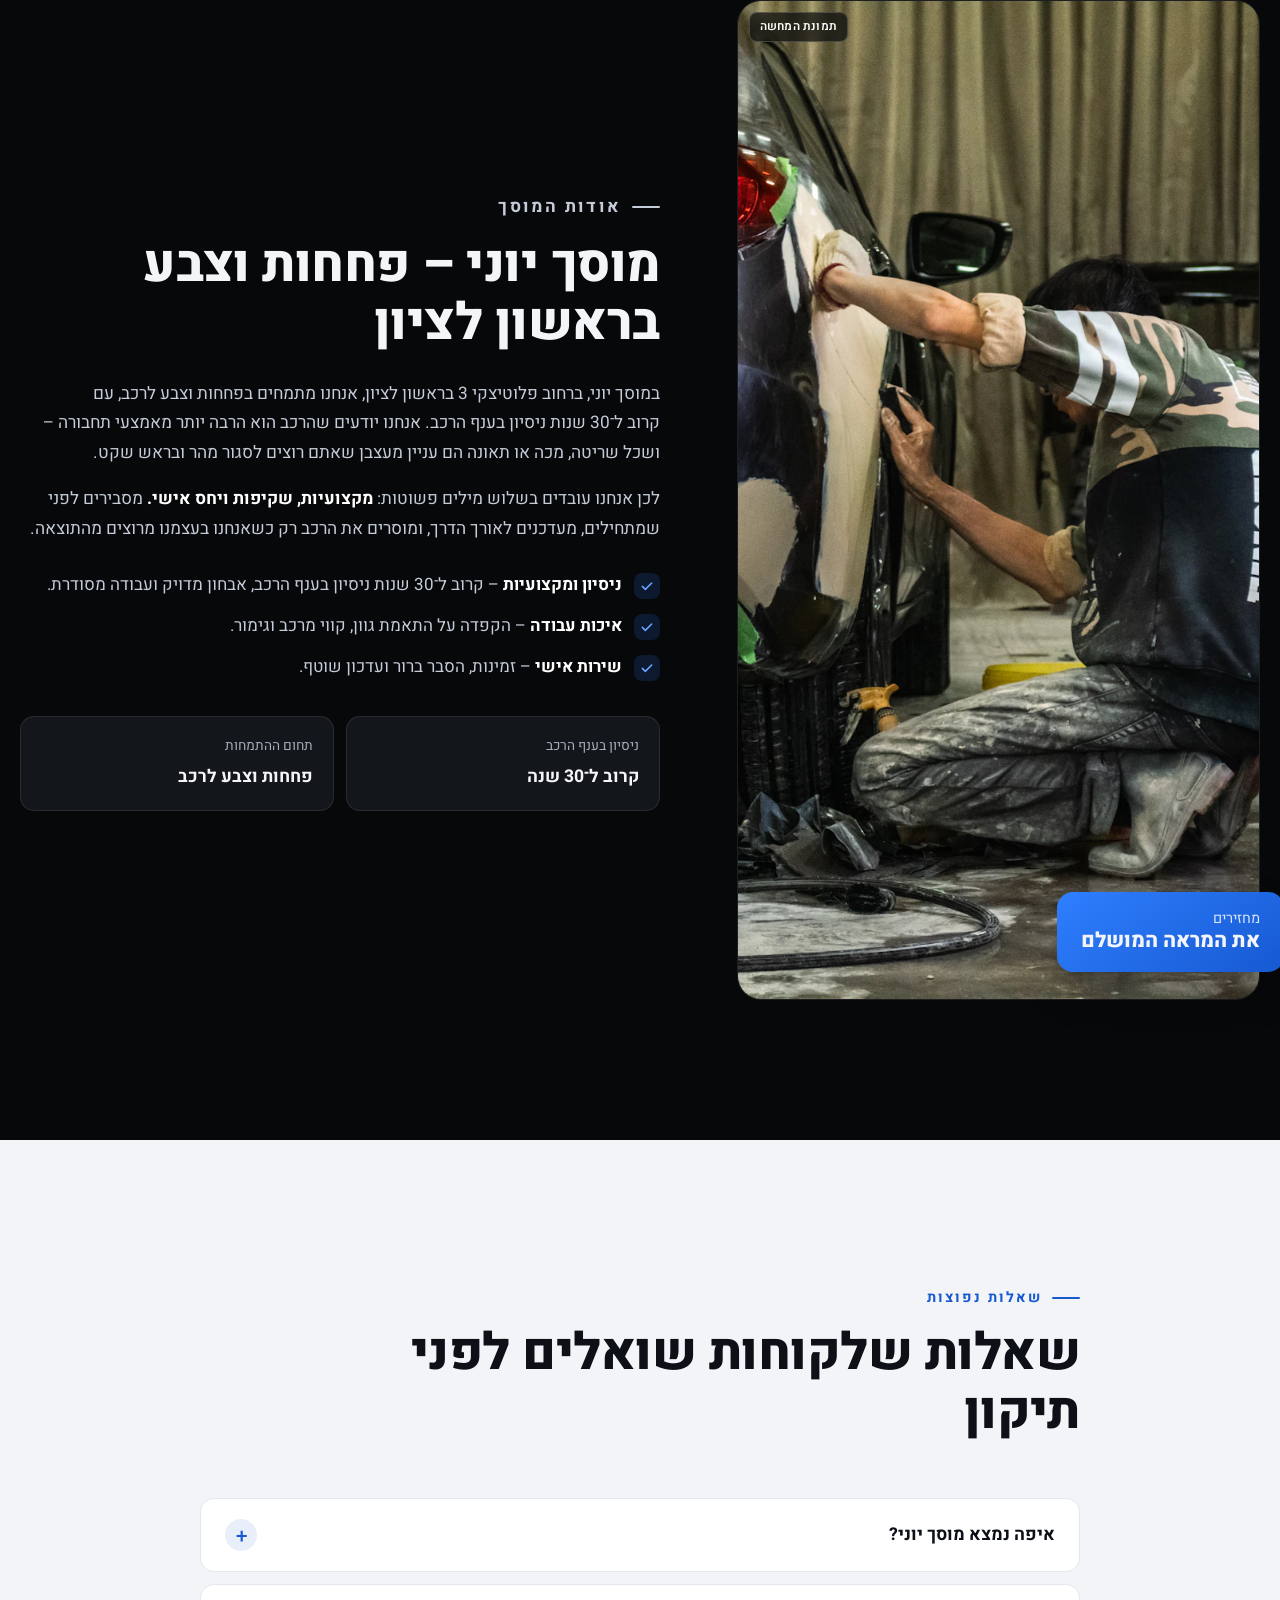
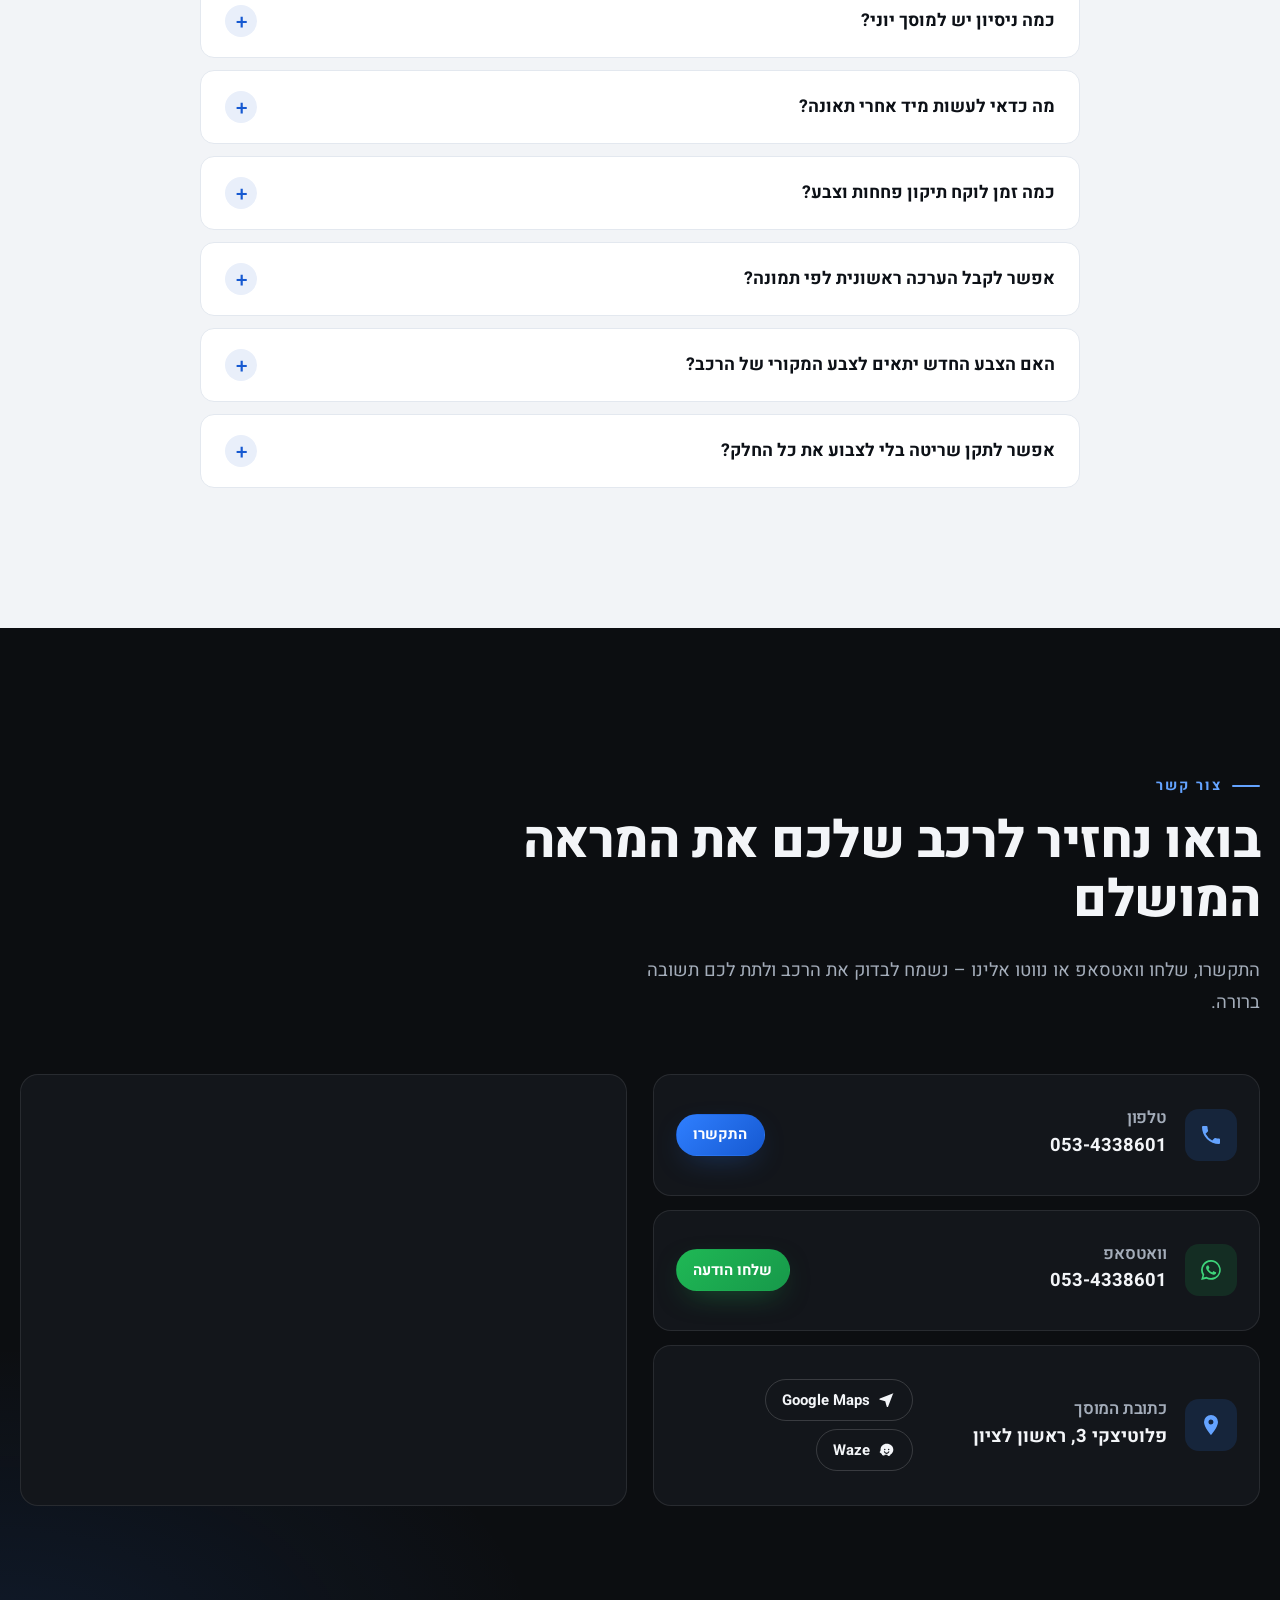
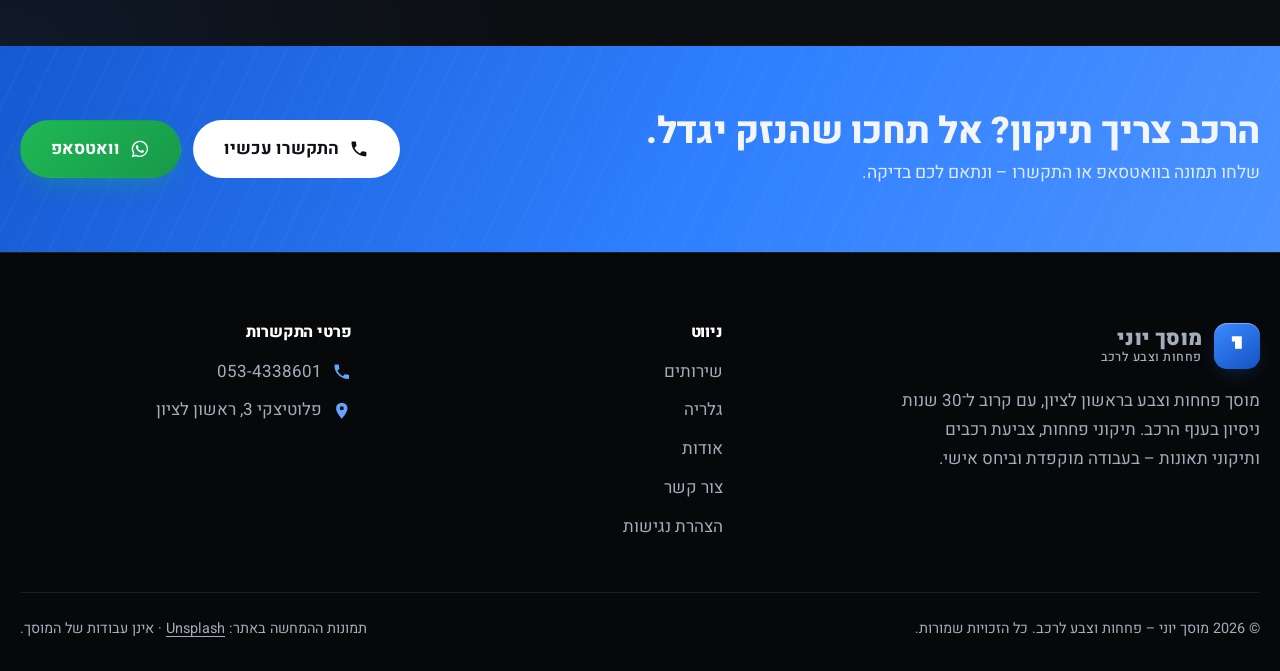
==== commit a534a106: "Replace hero photo with body-shop scene (no wheel/tyre walls) Licensed Unsplash photo by Lorenzo Ham" ====
--- a/index.html
+++ b/index.html
@@ -54,12 +54,12 @@
   <link rel="preconnect" href="https://fonts.gstatic.com" crossorigin>
   <link rel="stylesheet" href="https://fonts.googleapis.com/css2?family=Heebo:wght@300;400;500;600;700;800;900&display=swap">
   <link rel="preload" as="image"
-        imagesrcset="images/hero/hero-768.webp 768w,
-                     images/hero/hero-1280.webp 1280w,
-                     images/hero/hero-1920.webp 1920w,
-                     images/hero/hero-2560.webp 2560w"
+        imagesrcset="images/hero/body-shop-768.webp 768w,
+                     images/hero/body-shop-1280.webp 1280w,
+                     images/hero/body-shop-1920.webp 1920w,
+                     images/hero/body-shop-2560.webp 2560w"
         imagesizes="100vw" fetchpriority="high">
-  <link rel="stylesheet" href="assets/css/style.css?v=4">
+  <link rel="stylesheet" href="assets/css/style.css?v=6">
 </head>
 <body>
 
@@ -125,13 +125,13 @@
   <section class="hero" aria-labelledby="hero-title">
     <!-- להחלפת התמונה הראשית: החליפו את הכתובת בשורות srcset ו-src (או שימו קובץ images/hero.jpg ו-src="images/hero.jpg") -->
     <img class="hero-bg"
-         src="images/hero/hero-1920.webp"
-         srcset="images/hero/hero-768.webp 768w,
-                 images/hero/hero-1280.webp 1280w,
-                 images/hero/hero-1920.webp 1920w,
-                 images/hero/hero-2560.webp 2560w"
+         src="images/hero/body-shop-1920.webp"
+         srcset="images/hero/body-shop-768.webp 768w,
+                 images/hero/body-shop-1280.webp 1280w,
+                 images/hero/body-shop-1920.webp 1920w,
+                 images/hero/body-shop-2560.webp 2560w"
          sizes="100vw" width="1920" height="1280" fetchpriority="high" decoding="async"
-         alt="רכב ספורט יוקרתי בתוך מוסך פחחות וצבע מודרני">
+         alt="רכב ספורט בתהליך תיקון פחחות במוסך פחחות וצבע מודרני">
     <div class="hero-shade" aria-hidden="true"></div>
     <div class="hero-lines" aria-hidden="true"></div>
 
@@ -635,7 +635,7 @@
   <button class="lb-btn lb-next" type="button" aria-label="התמונה הבאה"><svg class="ico" aria-hidden="true"><use href="#i-chev"/></svg></button>
 </div>
 
-<script src="site-config.js?v=4"></script>
-<script src="assets/js/main.js?v=4" defer></script>
+<script src="site-config.js?v=6"></script>
+<script src="assets/js/main.js?v=6" defer></script>
 </body>
 </html>
--- a/assets/css/style.css
+++ b/assets/css/style.css
@@ -154,7 +154,7 @@
   isolation: isolate; overflow: hidden;
 }
 .hero-bg {
-  position: absolute; inset: 0; width: 100%; height: 100%; object-fit: cover; object-position: 30% 55%;
+  position: absolute; inset: 0; width: 100%; height: 100%; object-fit: cover; object-position: 100% 60%;
   z-index: -3; transform: scale(1.06); animation: heroZoom 14s var(--ease) forwards;
 }
 @keyframes heroZoom { to { transform: scale(1); } }
@@ -190,6 +190,7 @@
 .h1-sub {
   display: block; margin-top: 12px;
   font-size: clamp(1.6rem, 3.6vw, 2.7rem); font-weight: 700; color: #fff;
+  text-wrap: balance;
 }
 .h1-sub::after {
   content: ""; display: block; width: 84px; height: 4px; margin-top: 20px; border-radius: 4px;
@@ -583,7 +584,7 @@
   .brand-text strong { font-size: 1.15rem; }
 
   .hero { min-height: auto; padding-top: calc(var(--header-h) + 250px); justify-content: flex-start; background: var(--black); }
-  .hero-bg { top: -90px; height: 640px; object-position: 18% 50%; }
+  .hero-bg { top: -40px; height: 560px; object-position: 50% 55%; }
   .hero-shade {
     background:
       linear-gradient(to bottom, rgba(7,8,10,.35) 0px, rgba(7,8,10,.05) 120px, rgba(7,8,10,.25) 260px, rgba(7,8,10,.9) 380px, var(--black) 550px);
